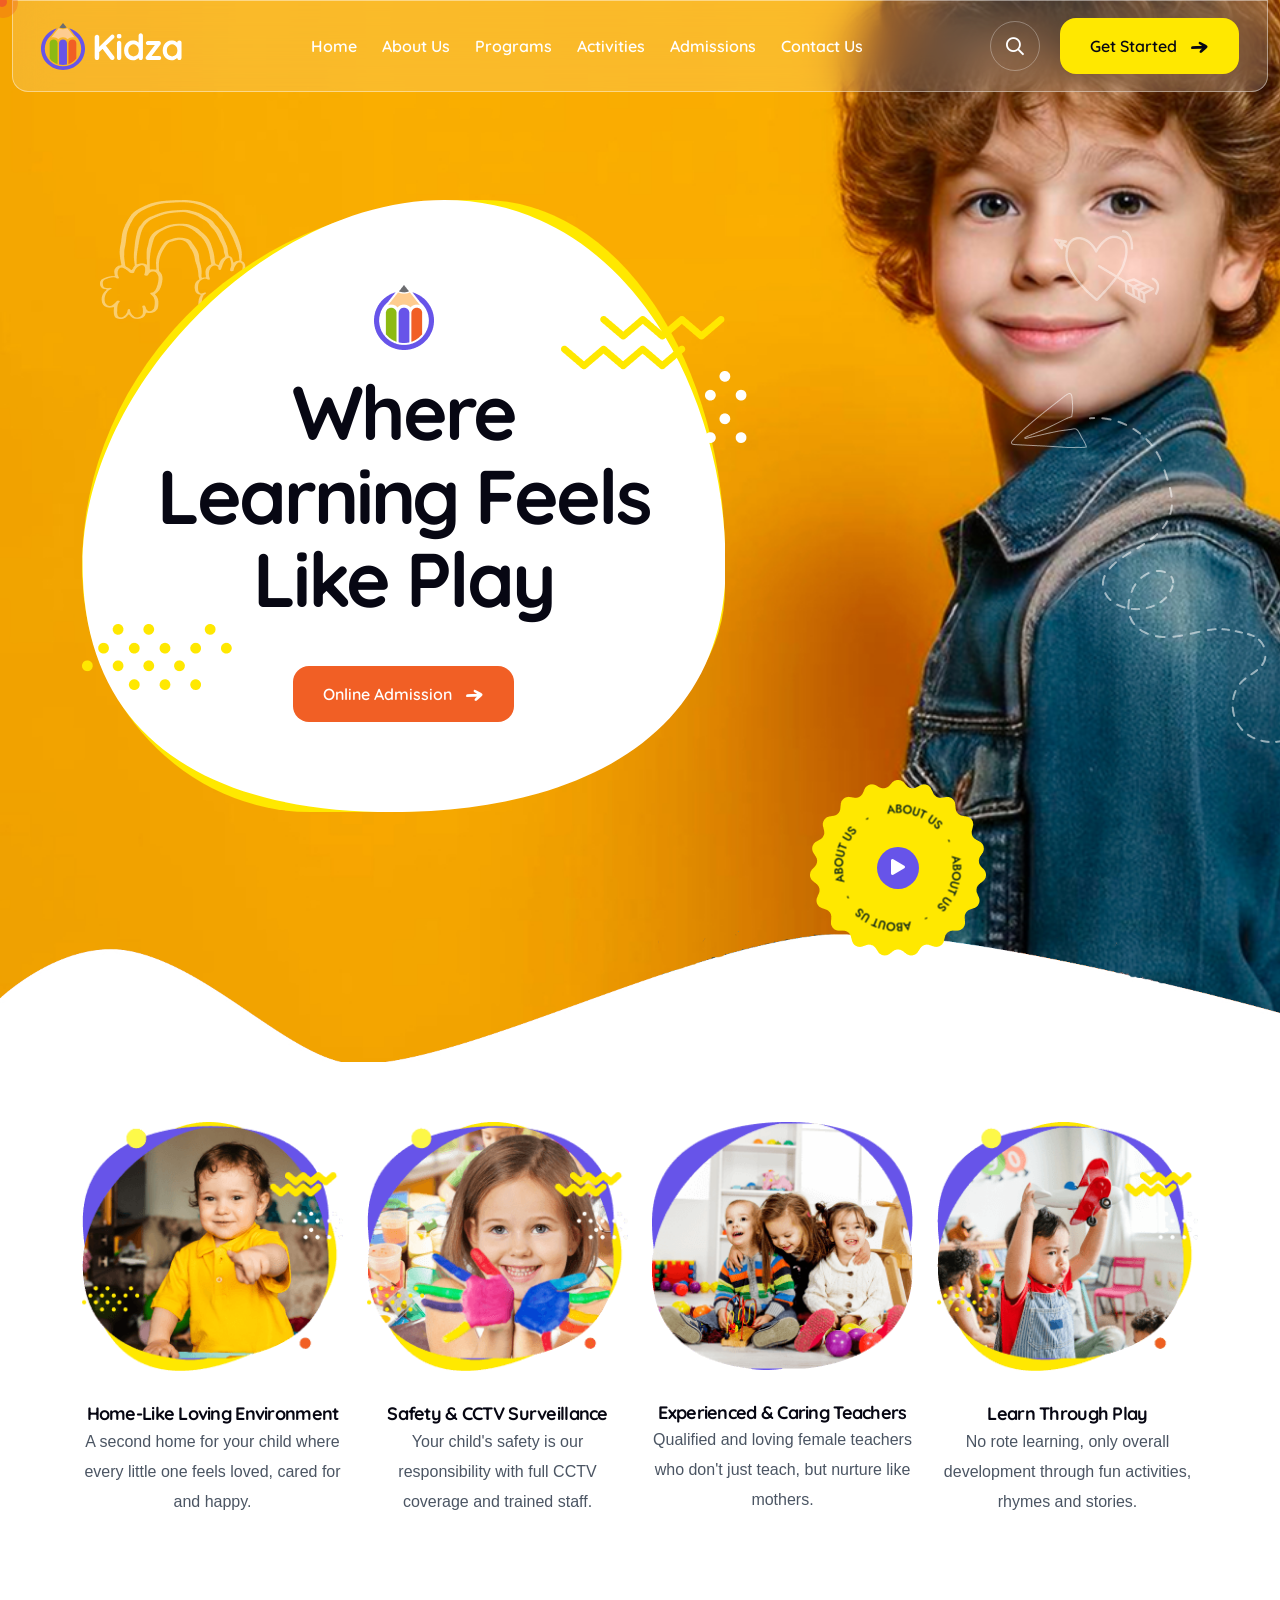
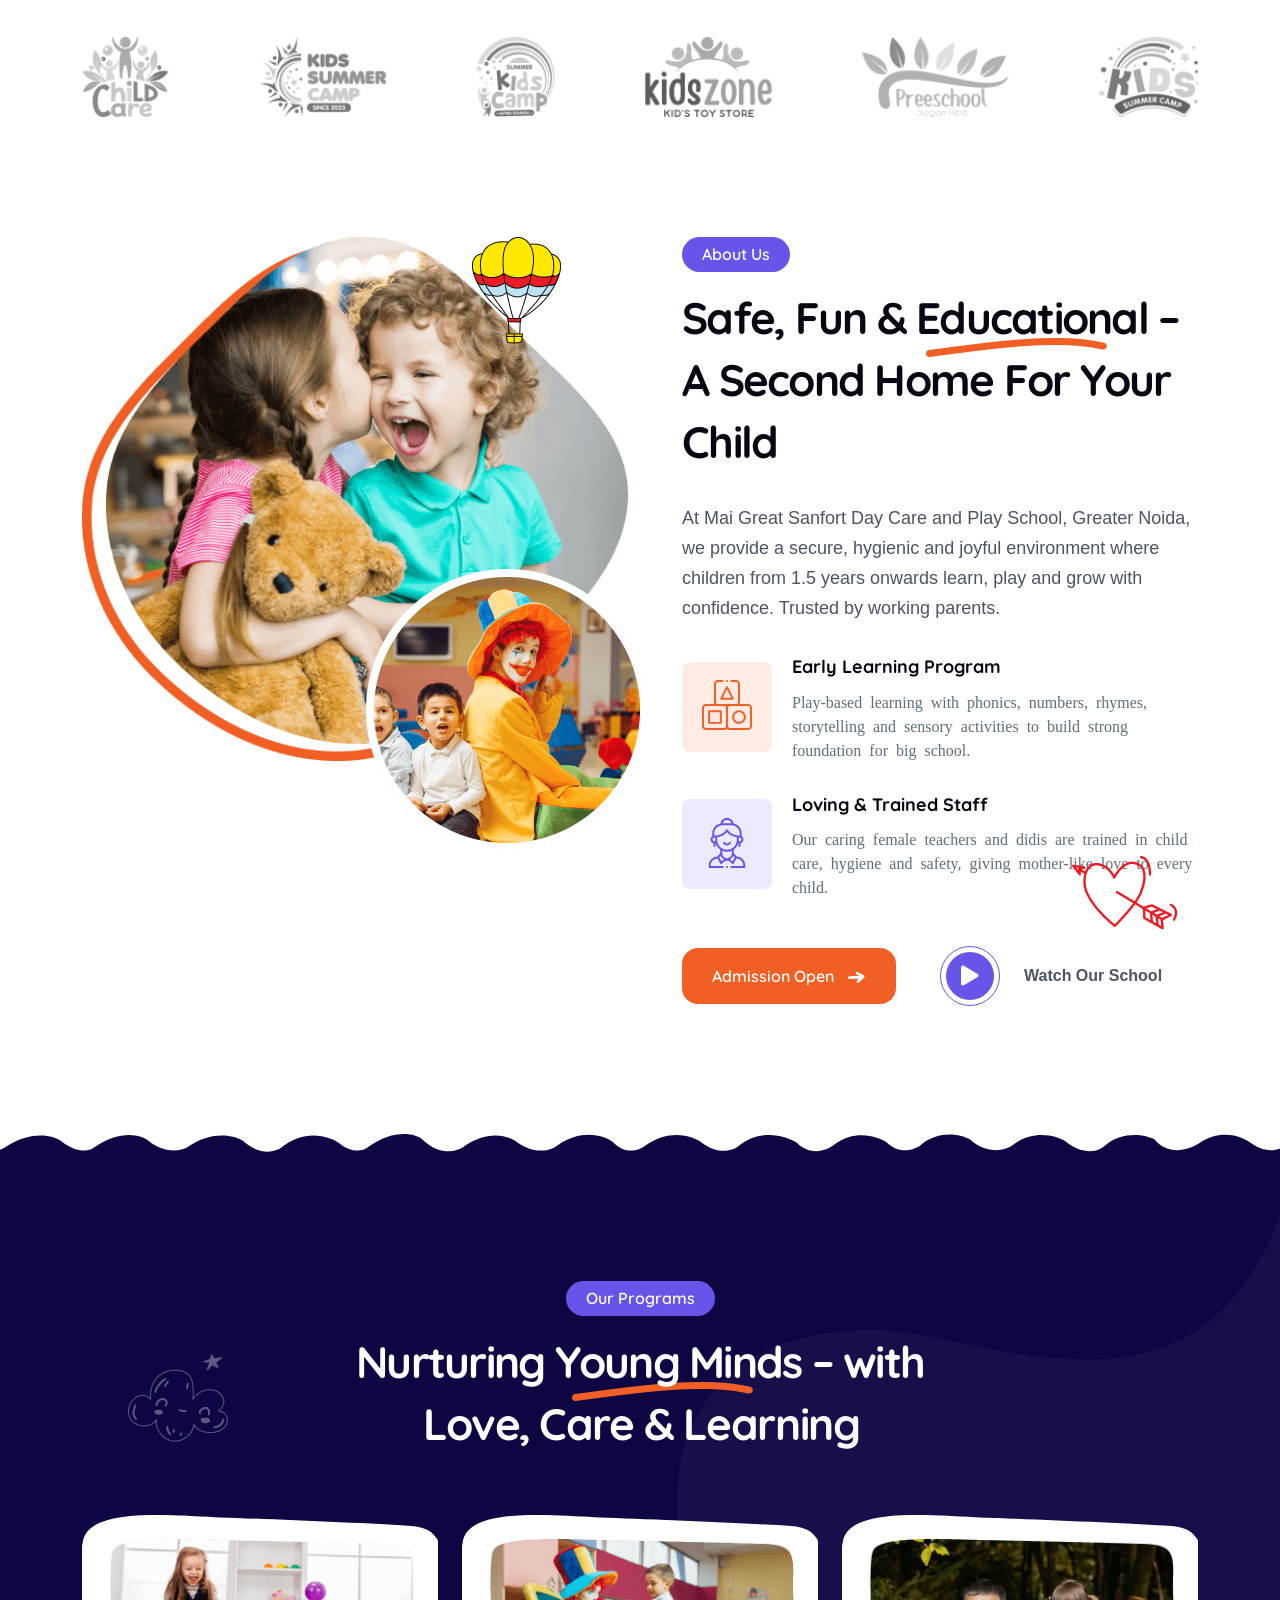
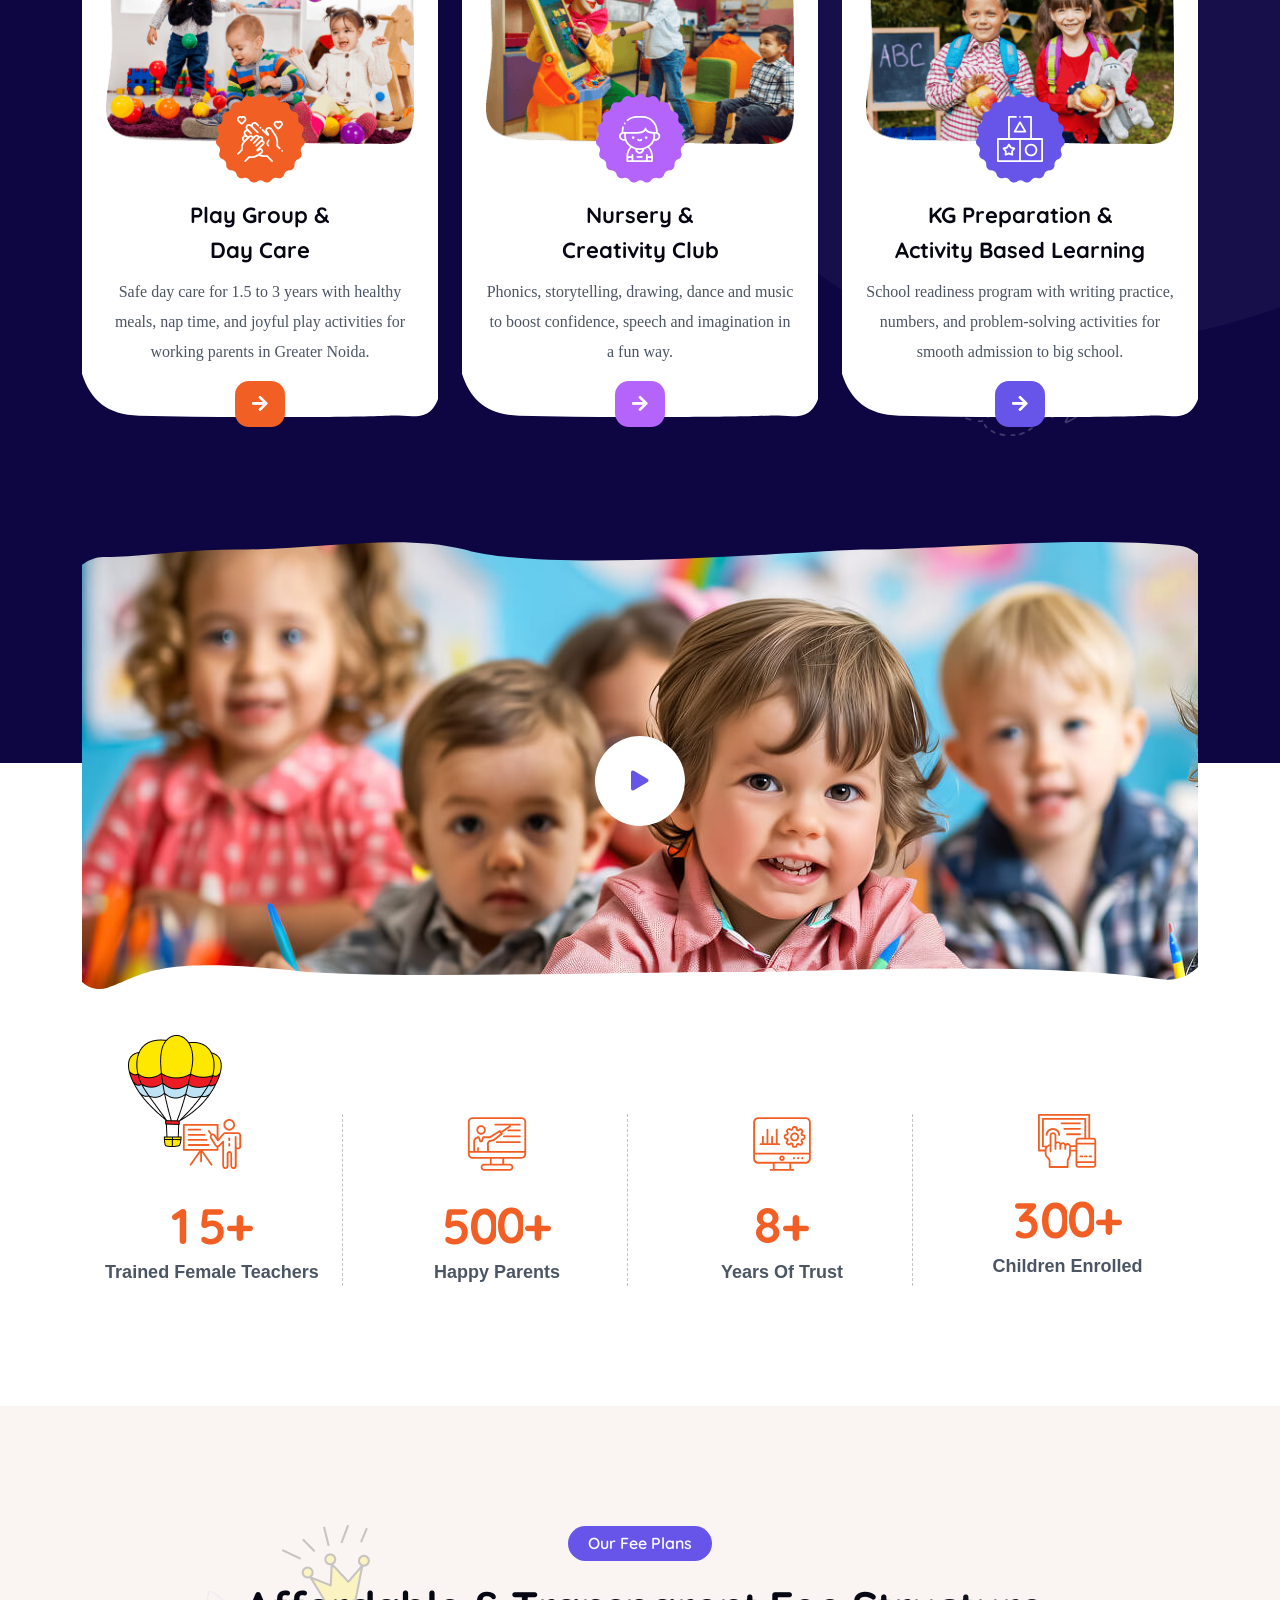
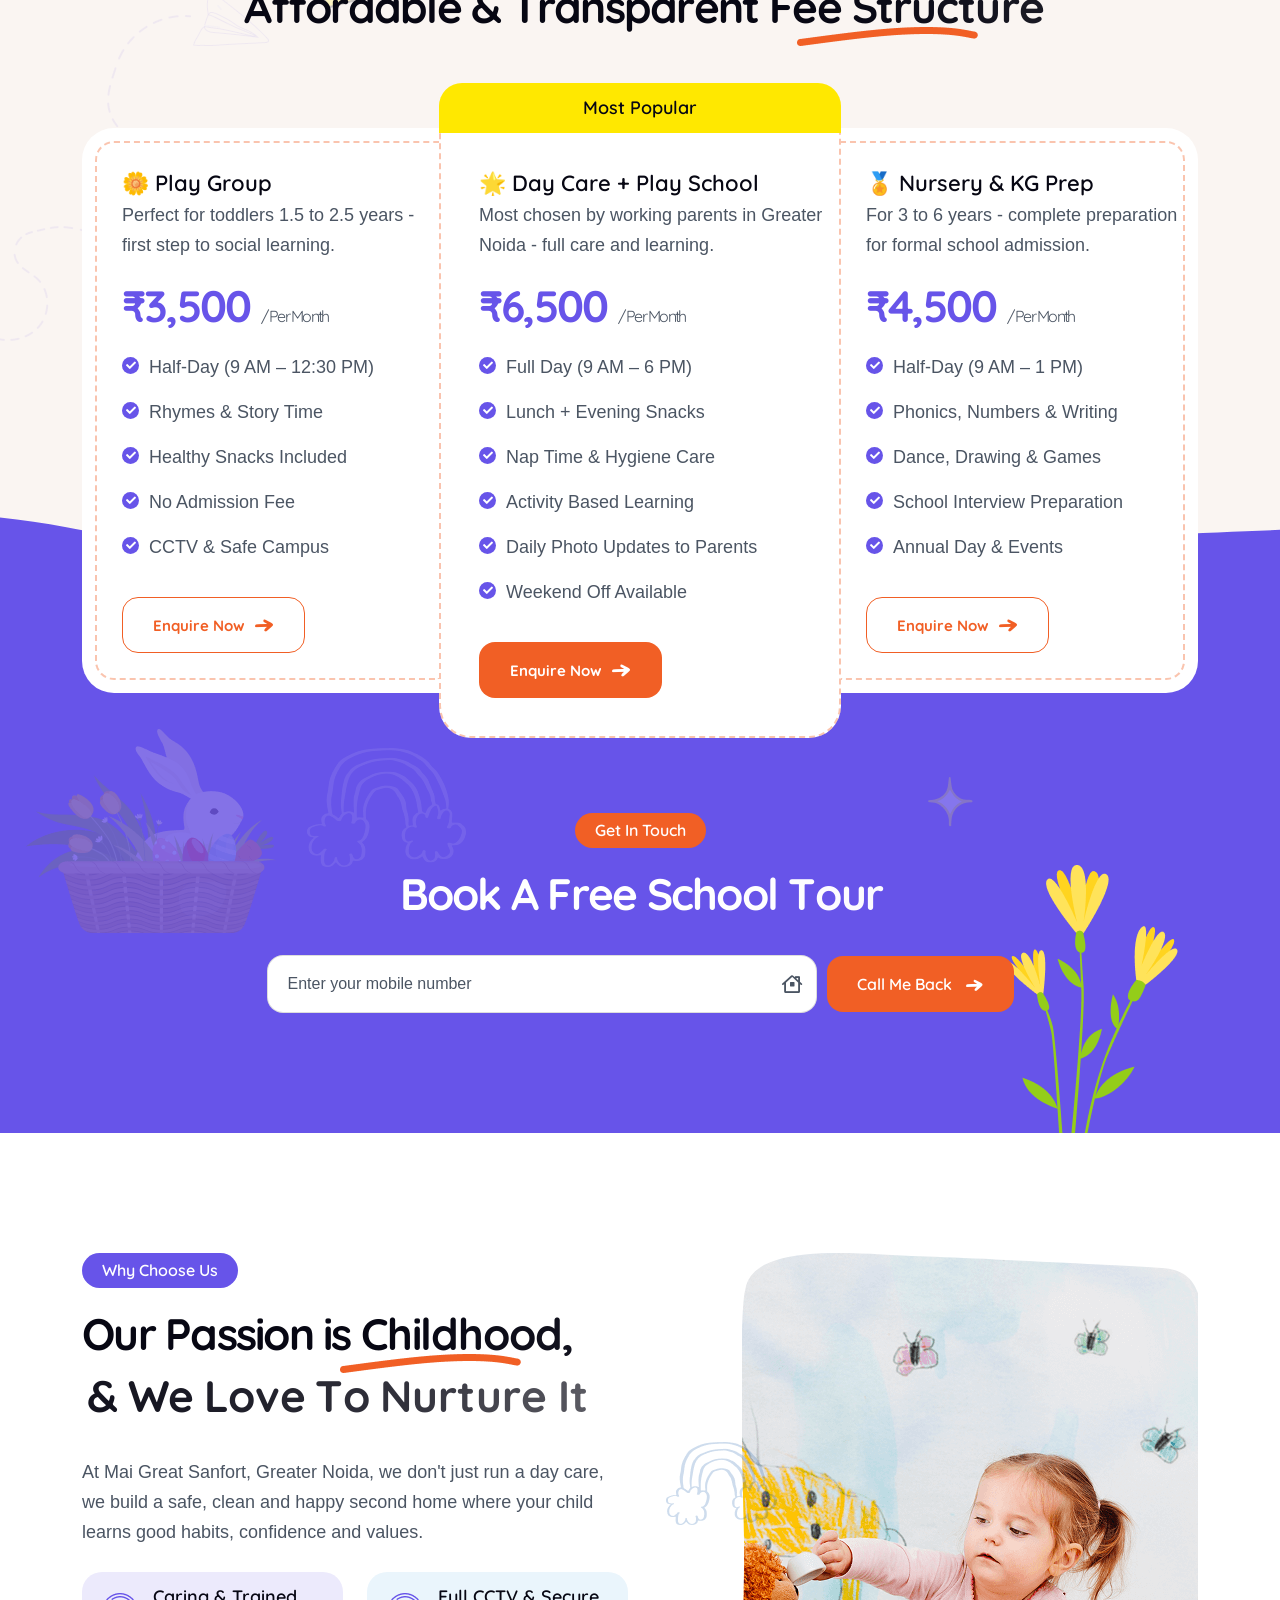
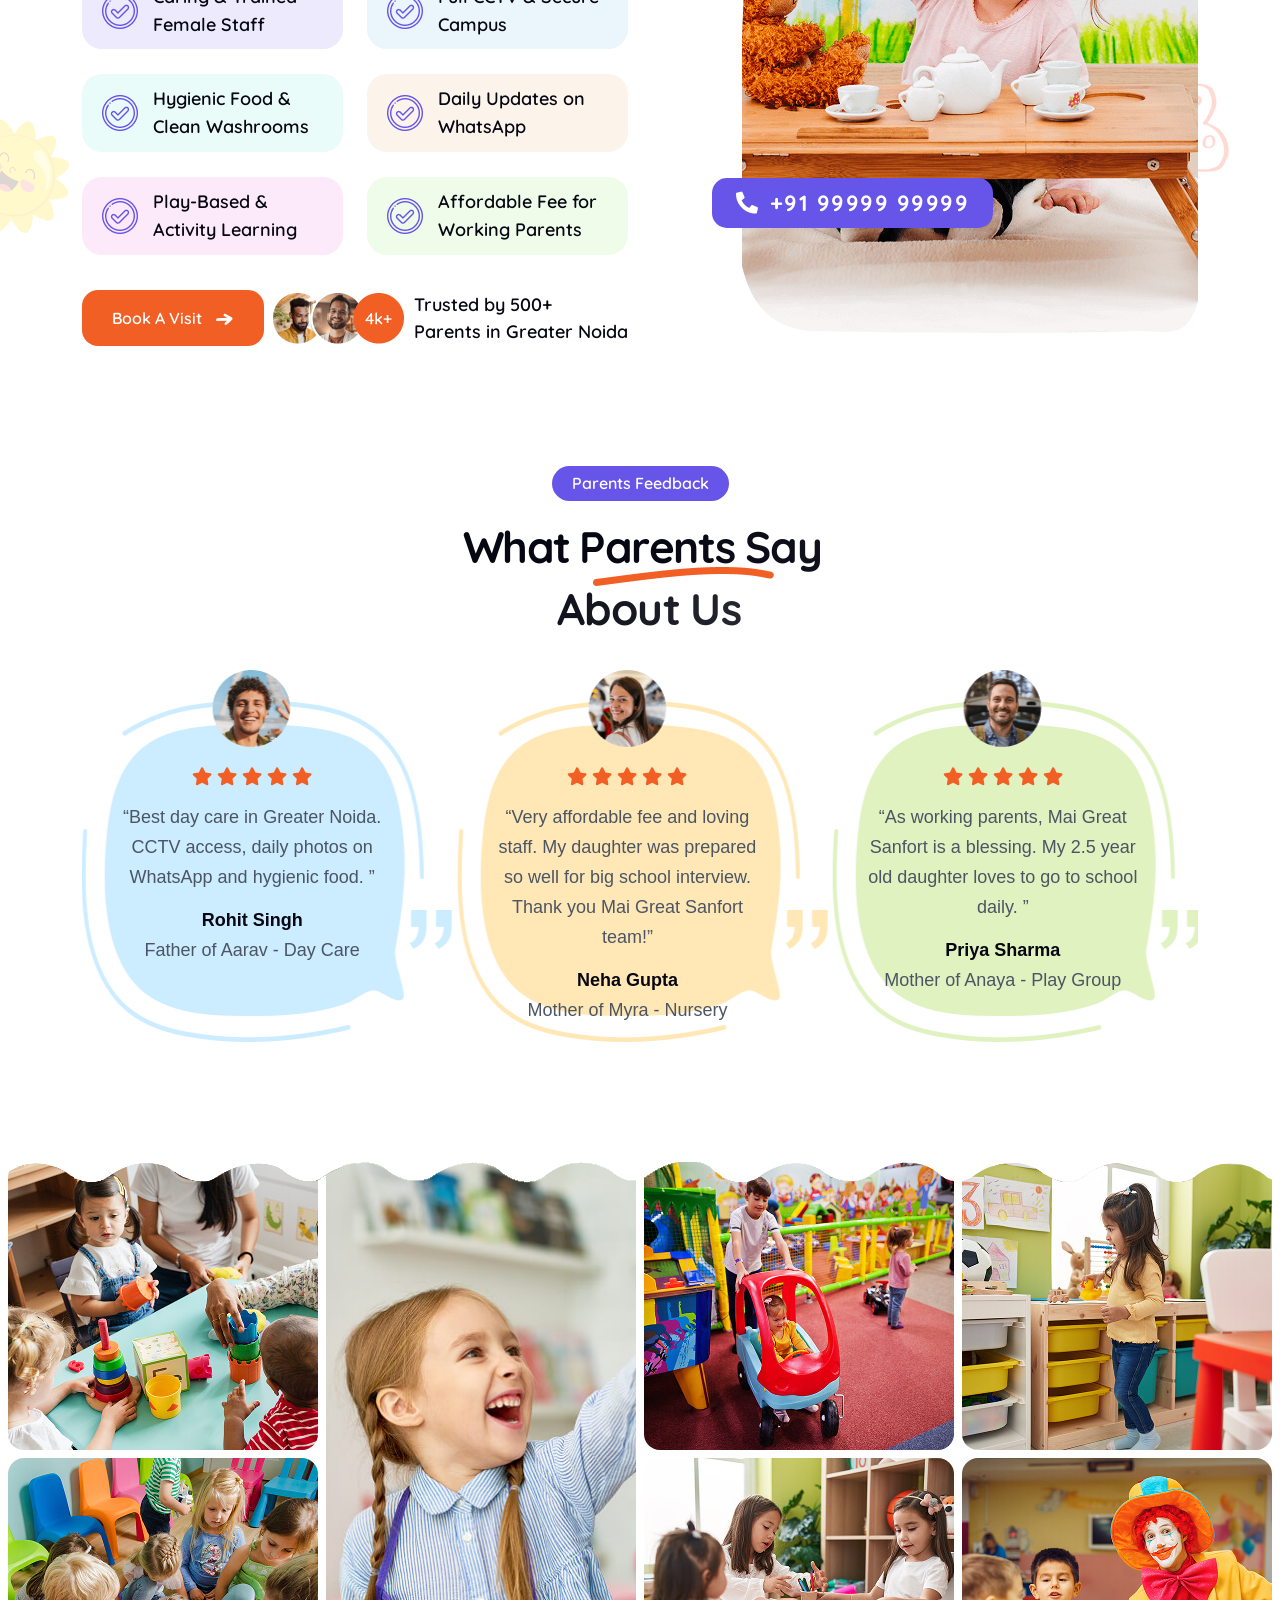
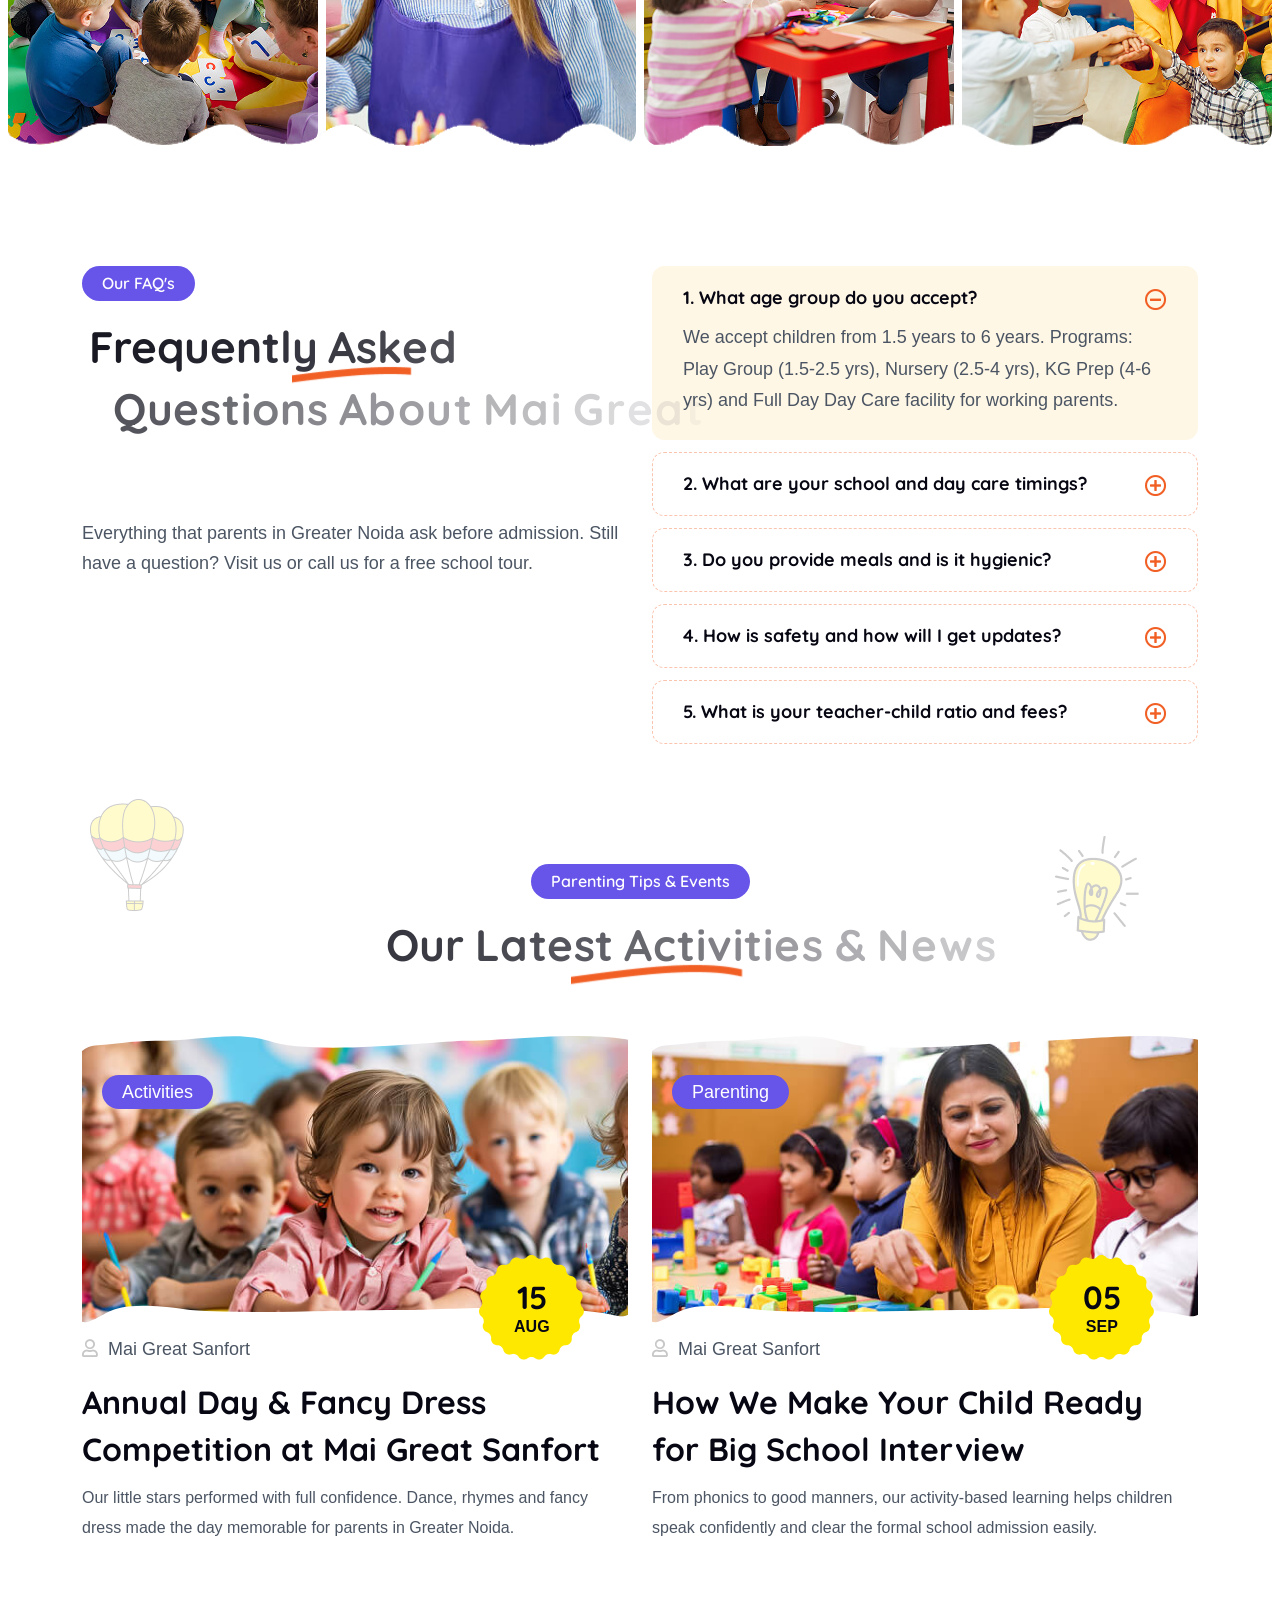
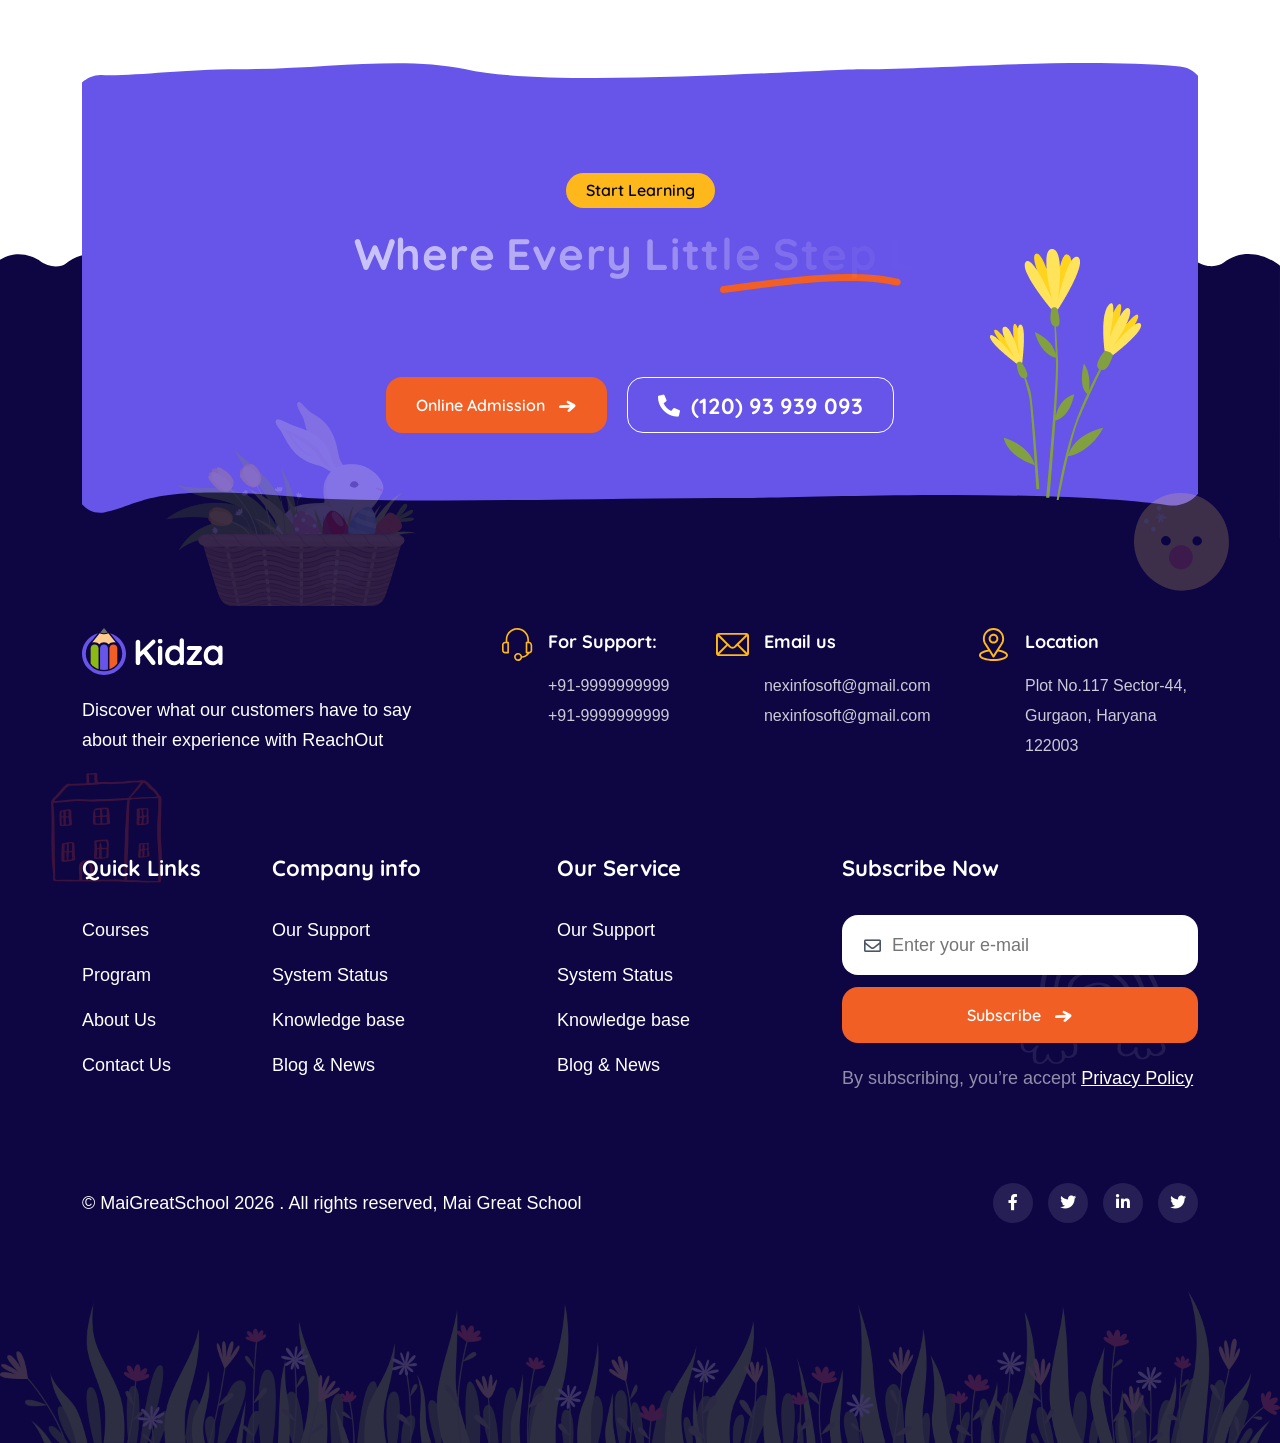
==== index.html @ dff30d60 "Mai Great Sanfort website updated" ====
<!DOCTYPE html>
<html lang="en">
<head>
        <!-- ========== Meta Tags ========== -->
        <meta charset="UTF-8">
        <meta http-equiv="X-UA-Compatible" content="IE=edge">
        <meta name="viewport" content="width=device-width, initial-scale=1">
        <meta name="author" content="modinatheme">
        <meta name="description" content="Mai Great School">
        <!-- ======== Page title ============ -->
        <title>Mai Great School</title>
        <!--<< Favicon >>-->
        <link rel="shortcut icon" href="assets/img/favicon.svg">
        <!--<< Bootstrap min.css >>-->
        <link rel="stylesheet" href="assets/css/bootstrap.min.css">
        <!--<< Font Awesome.css >>-->
        <link rel="stylesheet" href="assets/css/font-awesome.css">
        <!--<< Animate.css >>-->
        <link rel="stylesheet" href="assets/css/animate.css">
        <!--<< Magnific Popup.css >>-->
        <link rel="stylesheet" href="assets/css/magnific-popup.css">
        <!--<< MeanMenu.css >>-->
        <link rel="stylesheet" href="assets/css/meanmenu.css">
        <!--<< Odometer.css >>-->
        <link rel="stylesheet" href="assets/css/odometer.css">
        <!--<< Swiper Bundle.css >>-->
        <link rel="stylesheet" href="assets/css/swiper-bundle.min.css">
        <!--<< Nice Select.css >>-->
        <link rel="stylesheet" href="assets/css/nice-select.css">
        <!--<< Icomon.css >>-->
        <link rel="stylesheet" href="assets/css/icomon.css">
        <!--<< Main.css >>-->
        <link rel="stylesheet" href="assets/css/main.css">
    </head>
    <body>

       <!-- Preloader Start -->
        <div id="preloader" class="preloader">
            <div class="animation-preloader">
                <div class="spinner">                
                </div>
                <div class="txt-loading">
                    <span data-text-preloader="M" class="letters-loading">
                       M
                    </span>
                    <span data-text-preloader="A" class="letters-loading">
                        A
                    </span>
                    <span data-text-preloader="I" class="letters-loading">
                        I
                    </span>
                    <span data-text-preloader="G" class="letters-loading">
                        G
                    </span>
                    <span data-text-preloader="R" class="letters-loading">
                       R
                    </span>
					<span data-text-preloader="E" class="letters-loading">
                        E
                    </span>
					<span data-text-preloader="A" class="letters-loading">
                       A
                    </span>
					<span data-text-preloader="T" class="letters-loading">
                        T
                    </span>
				
                </div>
                <p class="text-center">Loading</p>
            </div>
            <div class="loader">
                <div class="row">
                    <div class="col-3 loader-section section-left">
                        <div class="bg"></div>
                    </div>
                    <div class="col-3 loader-section section-left">
                        <div class="bg"></div>
                    </div>
                    <div class="col-3 loader-section section-right">
                        <div class="bg"></div>
                    </div>
                    <div class="col-3 loader-section section-right">
                        <div class="bg"></div>
                    </div>
                </div>
            </div>
        </div>

        <!-- Back To Top Start -->
        <button id="back-top" class="back-to-top">
             <i class="far fa-arrow-up"></i>
        </button>

        <!-- MouseCursor Start -->
        <div class="mouseCursor cursor-outer"></div>
        <div class="mouseCursor cursor-inner"></div>

        <!-- Offcanvas Area Start -->
        <div class="fix-area">
            <div class="offcanvas__info">
                <div class="offcanvas__wrapper">
                    <div class="offcanvas__content">
                        <div class="offcanvas__top mb-5 d-flex justify-content-between align-items-center">
                            <div class="offcanvas__logo">
                                <a href="index-2.html">
                                    <img src="assets/img/logo/black-logo.svg" alt="logo-img">
                                </a>
                            </div>
                            <div class="offcanvas__close">
                                <button>
                                    <i class="fas fa-times"></i>
                                </button>
                            </div>
                        </div>
                        <h3 class="offcanvas-title">Hello There!</h3>
                        <p>Lorem ipsum dolor sit amet consectetur adipisicing elit. Animi natus quasi sunt eum ducimus. </p>
                        <div class="mobile-menu fix mt-3"></div>
                        <div class="social-icon d-flex align-items-center">
                            <a href="javascript:void(0)"><i class="fab fa-facebook-f"></i></a>
                            <a href="javascript:void(0)"><i class="fab fa-twitter"></i></a>
                            <a href="javascript:void(0)"><i class="fab fa-youtube"></i></a>
                            <a href="javascript:void(0)"><i class="fab fa-linkedin-in"></i></a>
                        </div>

                        <div class="offcanvas__contact">
                            <h3>Contact Us</h3>
                            <ul class="contact-list">
                                <li>
                                    <div class="icon">
                                       <i class="far fa-phone-alt"></i>
                                    </div>
                                    <div class="content">
                                        <p>Call Us</p>
                                        <h4><a href="tel:+4903983493999">+91- 9999999999</a></h4>
                                    </div>
                                </li>
                                <li>
                                    <div class="icon">
                                       <i class="fal fa-envelope"></i>
                                    </div>
                                    <div class="content">
                                        <p>Send Email</p>
                                        <h4><a href="mailto:yordomain@gmial.com">nixinfosoft@gmial.com</a></h4>
                                    </div>
                                </li>
                                <li>
                                    <div class="icon">
                                       <i class="fal fa-map-marker-alt"></i>
                                    </div>
                                    <div class="content">
                                        <p>Location</p>
                                        <h4>
                                            Plot No.117 Sector-44, Gurgaon, Haryana 122003
                                        </h4>
                                    </div>
                                </li>
                            </ul>
                        </div>
                       <a href="contact.html" class="theme-btn">Start Learning <i class="icon-arrow-icon"></i></a>
                    </div>
                </div>
            </div>
        </div>
        <div class="offcanvas__overlay"></div>

        <!-- Header Section Start -->
        <header id="header-sticky" class="header-1 header-2">
            <div class="container">
                <div class="mega-menu-wrapper">
                    <div class="header-main">
                        <div class="header-left">
                            <a href="index.html" class="header-logo">
                                <img src="assets/img/logo/white-logo.svg" alt="img">
                            </a>
                        </div>
                        <div class="mean__menu-wrapper">
                            <div class="main-menu">
                                <nav id="mobile-menu">
                                    <ul>
                                        <li >
                                            <a href="#index.html">
                                                Home
                                            </a>
                                        </li>
                                        <li >
                                            <a href="#about.html">
                                                About Us
                                            </a>
                                        </li>
                                            <li>
                                            <a href="#programs.html">
                                                Programs
                                            </a>
                                        </li>
                                        <li>
                                            <a href="#activities.html">
                                                Activities
                                            </a>
                                         
                                        </li>
                                        <li>
                                            <a href="#admissions.html">
                                                Admissions
                                            </a>
                                        </li>
										  <li>
                                            <a href="#contact.html">
                                                Contact Us
                                            </a>
                                        </li>
                                    </ul>
                                </nav>
                            </div>
                        </div>
                        <div class="header-right d-flex justify-content-end align-items-center">
                            <div class="header-right-icon">
                            <a href="#" class="main-header__search search-toggler">
                                <i class="far fa-search"></i>
                            </a>
                            
                            </div>
                            <a href="contact.html" class="theme-btn">Get Started <i class="icon-arrow-icon"></i></a>
                            <div class="header__hamburger my-auto d-xl-none">
                                <div class="sidebar__toggle">
                                    <i class="fal fa-bars"></i>
                                </div>
                            </div>
                        </div>
                    </div>
                </div>
            </div>
        </header>
        
         <!-- Search Start -->
        <div class="search-popup">
            <div class="search-popup__overlay search-toggler"></div>
            <div class="search-popup__content">
                <form role="search" method="get" class="search-popup__form" action="#">
                    <input type="text" id="search" name="search" placeholder="Search Here...">
                    <button type="submit" aria-label="search submit" class="search-btn">
                        <span><i class="far fa-search"></i></span>
                    </button>
                </form>
            </div>
        </div>

        <!-- Sidebar Area Here -->
        <div id="targetElement" class="side_bar slideInRight side_bar_hidden">
            <div class="side_bar_overlay"></div>
            <div class="cart-title mb-50">
                <h4>Shopping cart</h4>
            </div>
            <div class="cartmini__widget">
                <div class="cartmini__widget-item">
                    <div class="cartmini__thumb">
                        <a href="shop-details.html">
                            <img src="assets/img/shop-cart1.png" alt="img">
                        </a>
                    </div>
                    <div class="cartmini__content">
                        <h5><a href="shop-details.html">Baby Bib Pink</a></h5>
                        <div class="cartmini__price-wrapper">
                            <span class="cartmini__price">$46.00</span>
                            <span class="cartmini__quantity">x2</span>
                        </div>
                    </div>
                    <button class="cartmini__del"><i class="fal fa-times"></i></button>
                </div>
                <div class="cartmini__widget-item">
                    <div class="cartmini__thumb">
                        <a href="shop-details.html">
                             <img src="assets/img/shop-cart2.png" alt="img">
                        </a>
                    </div>
                    <div class="cartmini__content">
                        <h5><a href="shop-details.html">Plastic Roller Mop</a></h5>
                        <div class="cartmini__price-wrapper">
                            <span class="cartmini__price">$78.00</span>
                            <span class="cartmini__quantity">x1</span>
                        </div>
                    </div>
                    <button class="cartmini__del"><i class="fal fa-times"></i></button>
                </div>
                <div class="cartmini__checkout">
                    <div class="cartmini__checkout-title mb-4">
                        <h4>Subtotal:</h4>
                        <span>$113.00</span>
                    </div>
                    <div class="cartmini__checkout-btn">
                        <a href="shop-cart.html" class="theme-btn mb-2 w-100"> view cart</a>
                        <a href="checkout.html" class="theme-btn w-100 style-2"> checkout</a>
                    </div>
                </div>
            </div>
            <button id="closeButton" class="x-mark-icon"><i class="fas fa-times"></i></button>
        </div>
         
        <!-- Hero Section Start -->
        <section class="hero-section-2 fix">
            <div class="bg-shape">
                <img src="assets/img/hero/hero-slider-shape.png" alt="">
            </div>
            <div class="hero-array-button">
                <div class="array-prev">
                    <svg width="48" height="32" viewBox="0 0 48 32" fill="none" xmlns="http://www.w3.org/2000/svg">
                        <path d="M22.8398 29.6567C23.626 27.917 22.1748 26.036 21.0942 24.5148C20.2646 23.3457 19.2767 22.2974 18.1587 21.4C17.3819 20.8208 16.6367 20.2005 15.9262 19.5416C22.2698 19.6164 36.1529 19.9809 42.6806 20.298C46.7941 20.5949 47.5066 19.0773 47.585 17.9943C47.4187 15.6905 46.496 13.4426 43.7671 13.1243C39.4708 12.622 35.672 12.4332 31.2283 12.3346C26.457 12.2278 19.8853 12.1019 15.4666 11.8406C17.0911 10.703 19.5267 9.40151 21.2308 8.39332C22.1071 7.87439 24.8443 6.74033 25.4179 5.01726C25.938 3.45451 25.0711 -0.167363 23.0346 0.00601177C20.1062 0.257762 15.4797 3.36189 12.6107 4.72395C8.68721 6.73557 4.34571 8.43726 1.16796 11.5639C0.295151 12.6054 -0.403103 14.148 0.267834 15.4126C1.21783 17.2058 5.89302 21.305 7.33821 22.5032C10.1835 24.8628 13.5571 28.0322 16.6684 30.5117C19.0196 32.3868 22.1463 31.1909 22.8398 29.6567Z" fill="white"/>
                        </svg>
                </div>
                <div class="array-next">
                    <svg width="48" height="32" viewBox="0 0 48 32" fill="none" xmlns="http://www.w3.org/2000/svg">
                    <path d="M24.7451 29.6567C23.959 27.917 25.4101 26.036 26.4907 24.5148C27.3203 23.3457 28.3083 22.2974 29.4262 21.4C30.2031 20.8208 30.9483 20.2005 31.6588 19.5416C25.3151 19.6164 11.4321 19.9809 4.90438 20.298C0.790875 20.5949 0.078375 19.0773 0 17.9943C0.16625 15.6905 1.08894 13.4426 3.81781 13.1243C8.11419 12.622 11.913 12.4332 16.3566 12.3346C21.128 12.2278 27.6996 12.1019 32.1183 11.8406C30.4938 10.703 28.0583 9.40151 26.3542 8.39332C25.4778 7.87439 22.7406 6.74033 22.1671 5.01726C21.6469 3.45451 22.5138 -0.167363 24.5504 0.00601177C27.4788 0.257762 32.1053 3.36189 34.9743 4.72395C38.8978 6.73557 43.2392 8.43726 46.417 11.5639C47.2898 12.6054 47.9881 14.148 47.3171 15.4126C46.3671 17.2058 41.6919 21.305 40.2467 22.5032C37.4015 24.8628 34.0278 28.0322 30.9166 30.5117C28.5653 32.3868 25.4386 31.1909 24.7451 29.6567Z" fill="white"/>
                    </svg>

                </div>
            </div>
           <div class="swiper banner-active">
                <div class="swiper-wrapper">
                    <div class="swiper-slide">
                        <div class="hero-2">
                                <div class="hero-bg bg-cover" style="background-image: url('assets/img/hero/hero-slider-1.jpg');">
                                </div>
                                <div class="vec-1">
                                    <img src="assets/img/hero/vec.png" alt="img">
                                </div>
                                <div class="vec-2">
                                    <img src="assets/img/hero/vec-2.png" alt="img">
                                </div>
                                <div class="vec-3">
                                    <img src="assets/img/hero/vec-3.png" alt="img">
                                </div>
                                <div class="container">
                                    <div class="hero-content">
                                        <div class="shape-1">
                                            <img src="assets/img/hero/shape1.png" alt="img">
                                        </div>
                                        <div class="shape-2">
                                            <img src="assets/img/hero/shape2.png" alt="img">
                                        </div>
                                        <div class="shape-3">
                                            <img src="assets/img/hero/shape3.png" alt="img">
                                        </div>
                                        <div class="content">
                                            <div class="icon">
                                                <img src="assets/img/hero/icon1.png" alt="">
                                            </div>
                                            <h1>
                                                Where Learning Feels Like Play
                                            </h1>
                                        </div>
                                        <div class="hero-button">
                                            <a href="program-details.html" class="theme-btn">Online Admission <i class="icon-arrow-icon"></i></a>
                                        </div>
                                    </div>
                                </div>
                        </div>
                    </div>
                    <div class="swiper-slide">
                        <div class="hero-2">
                                <div class="hero-bg bg-cover" style="background-image: url('assets/img/hero/hero-slider-2.jpg');">
                                </div>
                                <div class="vec-1">
                                    <img src="assets/img/hero/vec.png" alt="img">
                                </div>
                                <div class="vec-2">
                                    <img src="assets/img/hero/vec-2.png" alt="img">
                                </div>
                                <div class="vec-3">
                                    <img src="assets/img/hero/vec-3.png" alt="img">
                                </div>
                                <div class="container">
                                    <div class="hero-content">
                                        <div class="shape-1">
                                            <img src="assets/img/hero/shape1.png" alt="img">
                                        </div>
                                        <div class="shape-2">
                                            <img src="assets/img/hero/shape2.png" alt="img">
                                        </div>
                                        <div class="shape-3">
                                            <img src="assets/img/hero/shape3.png" alt="img">
                                        </div>
                                        <div class="content">
                                            <div class="icon">
                                                <img src="assets/img/hero/icon1.png" alt="">
                                            </div>
                                            <h1>
                                                Where Learning Feels Like Play
                                            </h1>
                                        </div>
                                        <div class="hero-button">
                                            <a href="program-details.html" class="theme-btn">Online Admission <i class="icon-arrow-icon"></i></a>
                                        </div>
                                    </div>
                                </div>
                        </div>
                    </div>
                </div>
           </div>
           <div class="text-circle-box">
                <img src="assets/img/hero/circle.png" alt="img">
                <div class="circle-text">
                    <img src="assets/img/hero/text-circle.png" alt="img">
                </div>
                <a class="video-popup" href="https://www.youtube.com/watch?v=Cn4G2lZ_g2I">
                    <i class="fas fa-play"></i>
                </a>
            </div>
        </section>

        <!-- Work Process Section Start -->
       <!-- Work Process Section Start -->
        <section class="work-process-section">
            <div class="bg-shape d-none d-xxl-block">
                <img src="assets/img/work-process/big-shape.png" alt="shape-image">
            </div>
            <div class="flower-shape d-none d-xxl-block">
                <img src="assets/img/work-process/sunflower.png" alt="shape-image">
            </div>
            <div class="container">
                <div class="row g-4">
                    <div class="col-xl-3 col-lg-4 col-md-6 wow fadeInUp" data-wow-delay=".2s">
                        <div class="work-process-items">
                            <div class="work-image">
                                <img src="assets/img/work-process/image1.png" alt="image">
                            </div>
                            <div class="work-content">
                                <h2>Home-Like Loving Environment</h2>
                                <p>A second home for your child where every little one feels loved, cared for and happy.</p>
                            </div>
                        </div>
                    </div>
                    <div class="col-xl-3 col-lg-4 col-md-6 wow fadeInUp" data-wow-delay=".4s">
                        <div class="work-process-items">
                            <div class="work-image">
                                <img src="assets/img/work-process/image2.png" alt="image">
                            </div>
                            <div class="work-content">
                                <h2> Safety & CCTV Surveillance</h2>
                                <p>Your child's safety is our responsibility with full CCTV coverage and trained staff.</p>
                            </div>
                        </div>
                    </div>
                    <div class="col-xl-3 col-lg-4 col-md-6 wow fadeInUp" data-wow-delay=".6s">
                        <div class="work-process-items">
                            <div class="work-image">
                                <img src="assets/img/work-process/image3.png" alt="image">
                            </div>
                            <div class="work-content">
                                <h2>Experienced & Caring Teachers</h2>
                                <p>Qualified and loving female teachers who don't just teach, but nurture like mothers.</p>
                            </div>
                        </div>
                    </div>
                    <div class="col-xl-3 col-lg-4 col-md-6 wow fadeInUp" data-wow-delay=".8s">
                        <div class="work-process-items">
                            <div class="work-image">
                                <img src="assets/img/work-process/image4.png" alt="image">
                            </div>
                            <div class="work-content">
                                <h2>Learn Through Play</h2>
                                <p>No rote learning, only overall development through fun activities, rhymes and stories.</p>
                            </div>
                        </div>
                    </div>
                </div>
            </div>
        </section>
        <!-- Brand Section Start -->
        <div class="brand-section fix">
            <div class="container">
                <div class="swiper brand-slider">
                    <div class="swiper-wrapper"> 
                        <div class="swiper-slide">
                            <div class="brand-image">
                                <img src="assets/img/brand/brand-01.png" alt="img">	 			
                            </div>
                        </div>
                        <div class="swiper-slide">
                            <div class="brand-image">
                                <img src="assets/img/brand/brand-02.png" alt="img">					
                            </div>
                        </div>
                        <div class="swiper-slide">
                            <div class="brand-image">
                                <img src="assets/img/brand/brand-03.png" alt="img">				
                            </div>
                        </div>
                        <div class="swiper-slide">
                            <div class="brand-image">
                                <img src="assets/img/brand/brand-04.png" alt="img">				
                            </div>
                        </div>
                        <div class="swiper-slide">
                            <div class="brand-image">
                                <img src="assets/img/brand/brand-05.png" alt="img">				
                            </div>
                        </div>
                        <div class="swiper-slide">
                            <div class="brand-image">
                                <img src="assets/img/brand/brand-06.png" alt="img">				
                            </div>
                        </div>
                    </div>
                </div> 
            </div>                 
        </div> 

        <!-- About Section Start -->
     <section class="about-section-two section-padding fix">
            <div class="love-shape float-bob-x">
                <img src="assets/img/about/love.png" alt="shape-img">
            </div>
            <div class="container">
                <div class="about-wrapper-2">
                    <div class="row g-4">
                        <div class="col-xl-6 col-lg-6">
                            <div class="about-image-two">
                                <img src="assets/img/about/about-2.png" alt="about-image" class="wow zoomIn" data-wow-delay=".4s">
                                <div class="img-two img-custom-anim-bottom">
                                    <img src="assets/img/about/about-3.png" alt="about-image">
                                </div>
                                <div class="perasute-shape">
                                    <img src="assets/img/about/perasute.png" alt="shape-image">
                                </div>
                            </div>
                        </div>
                        <div class="col-xl-6 col-lg-6">
                            <div class="about-content-two">
                                <div class="section-title">
                                    <span class="sub-title wow fadeInUp" data-wow-delay=".3s">About Us</span>
                                    <h2 class="char-animation">
                                        Safe, Fun & <span>Educational</span> – A Second Home For Your Child
                                    </h2>
                                </div>
                                <p class="wow fadeInUp mt-3 mt-md-0" data-wow-delay=".3s">At Mai Great Sanfort Day Care and Play School, Greater Noida, we provide a secure, hygienic and joyful environment where children from 1.5 years onwards learn, play and grow with confidence. Trusted by working parents.</p>
                                <div class="icon-box-items">
                                    <div class="icon-item wow fadeInUp" data-wow-delay=".5s">
                                        <div class="icon">
                                            <img src="assets/img/about/icon1.svg" alt="icon-image">
                                        </div>
                                        <div class="content">
                                            <h3 class="mb-2">Early Learning Program</h3>  
                                            <p>Play-based learning with phonics, numbers, rhymes, storytelling and sensory activities to build strong foundation for big school.</p>
                                        </div>
                                    </div>
                                    <div class="icon-item wow fadeInUp" data-wow-delay=".7s">
                                        <div class="icon style-2">
                                            <img src="assets/img/about/icon2.svg" alt="icon-image">
                                        </div>
                                        <div class="content">
                                            <h4 class="mb-2">Loving & Trained Staff</h4>  
                                            <p>Our caring female teachers and didis are trained in child care, hygiene and safety, giving mother-like love to every child.</p>
                                        </div>
                                    </div>
                                </div>
                                <div class="about-two-button wow fadeInUp" data-wow-delay=".8s">
                                    <a href="about.html" class="theme-btn">Admission Open <i class="icon-arrow-icon"></i></a>
                                    <div class="wave-area">
                                        <div class="promo-video">
                                            <div class="waves-block">
                                                <div class="waves wave-1"></div>
                                                <div class="waves wave-2"></div>
                                                <div class="waves wave-3"></div>
                                            </div>
                                            <a class="video-popup" href="https://www.youtube.com/watch?v=Cn4G2lZ_g2I">
                                                <i class="fas fa-play"></i>
                                            </a>
                                        </div>
                                        <p class="video-text">Watch Our School</p>
                                    </div>
                                </div>
                            </div>
                        </div>
                    </div>
                </div>
            </div>
        </section>

        <!-- Learning Section Start -->
      <section class="learning-section section-padding fix">
            <div class="shadow-shape">
                <img src="assets/img/learning/shadow.png" alt="shape-image">
            </div>
            <div class="sky-shape float-bob-y">
                <img src="assets/img/learning/sky.png" alt="shape-image">
            </div>
            <div class="rocket-shape float-bob-x">
                <img src="assets/img/learning/rocket.png" alt="shape-image">
            </div>
            <div class="container">
                <div class="section-title text-center custom-padding-top">
                    <span class="sub-title style-2 wow fadeInUp" data-wow-delay=".3s">Our Programs</span>
                    <h2 class="char-animation text-white">
                        Nurturing <span>Young Minds</span> – with  <br> Love, Care & Learning
                    </h2>
                </div>
                <div class="row">
                    <div class="col-xl-4 col-lg-6 col-md-6 wow fadeInRight" data-wow-delay=".5s">
                        <div class="learning-box-items">
                            <div class="learning-bg"></div>
                            <div class="learning-image">
                                <img src="assets/img/learning/learning1.png" alt="learning-image">
                            </div>
                            <div class="thumb-icon">
                                <img src="assets/img/learning/icon-bg1.png" alt="shape-img">
                                <div class="icon">
                                    <img src="assets/img/learning/icon1.svg" alt="icon-image">
                                </div>
                            </div>
                            <div class="learning-content">
                                <h3><a href="program-details.html">Play Group & <br> Day Care</a></h3>
                                <p>Safe day care for 1.5 to 3 years with healthy meals, nap time, and joyful play activities for working parents in Greater Noida.</p>
                                <a href="program-details.html" class="arrow-icon"><i class="fas fa-arrow-right"></i></a>
                            </div>
                        </div>
                    </div>
                    <div class="col-xl-4 col-lg-6 col-md-6 wow fadeInUp" data-wow-delay=".1s">
                        <div class="learning-box-items">
                            <div class="learning-bg"></div>
                            <div class="learning-image">
                                <img src="assets/img/learning/learning2.png" alt="learning-image">
                            </div>
                            <div class="thumb-icon">
                                <img src="assets/img/learning/icon-bg2.png" alt="shape-img">
                                <div class="icon">
                                    <img src="assets/img/learning/icon2.svg" alt="icon-image">
                                </div>
                            </div>
                            <div class="learning-content">
                                <h3><a href="program-details.html">Nursery & <br> Creativity Club</a></h3>
                                <p>Phonics, storytelling, drawing, dance and music to boost confidence, speech and imagination in a fun way.</p>
                                <a href="program-details.html" class="arrow-icon color-2"><i class="fas fa-arrow-right"></i></a>
                            </div>
                        </div>
                    </div>
                    <div class="col-xl-4 col-lg-6 col-md-6 wow fadeInLeft" data-wow-delay=".5s">
                        <div class="learning-box-items">
                            <div class="learning-bg"></div>
                            <div class="learning-image">
                                <img src="assets/img/learning/learning3.png" alt="learning-image">
                            </div>
                            <div class="thumb-icon">
                                <img src="assets/img/learning/icon-bg3.png" alt="shape-img">
                                <div class="icon">
                                    <img src="assets/img/learning/icon3.svg" alt="icon-image">
                                </div>
                            </div>
                            <div class="learning-content">
                                <h3><a href="program-details.html">KG Preparation & <br> Activity Based Learning</a></h3>
                                <p>School readiness program with writing practice, numbers, and problem-solving activities for smooth admission to big school.</p>
                                <a href="program-details.html" class="arrow-icon color-3"><i class="fas fa-arrow-right"></i></a>
                            </div>
                        </div>
                    </div>
                </div>
            </div>
        </section>
        <!-- Video Section Start -->
        <div class="video-section fix">
            <div class="container">
                <div class="video-wrapper zoom-effect-style">
                    <div class="vedio-image">
                        <img src="assets/img/vedio/vedio-bg.jpg" alt="vedio-image">
                    </div>
                    <div class="vedio-box">
                        <div class="wave-area vedio-wave-area">
                            <div class="promo-video">
                                <div class="waves-block">
                                    <div class="waves wave-1 vw-style"></div>
                                    <div class="waves wave-2 vw-style"></div>
                                    <div class="waves wave-3 vw-style"></div>
                                </div>
                                <a class="video-popup style-two" href="https://www.youtube.com/watch?v=Cn4G2lZ_g2I">
                                    <i class="fas fa-play"></i>
                                </a>
                            </div>
                        </div>
                    </div>
                </div>
            </div>
        </div>

        <!-- Counter Section Start -->
      <section class="counter-section2 counter-section-two section-padding">
            <div class="perashute-shape float-bob-y">
                <img src="assets/img/counter/perasute.png" alt="shape-img">
            </div>
            <div class="container">
                <div class="row g-4">
                    <div class="col-lg-3 col-md-6 col-sm-6 wow fadeInLeft" data-wow-delay=".2s">
                        <div class="counter-items counter-items-two">
                            <div class="icon">
                                <img src="assets/img/counter/icon5.svg" alt="icon-image">
                            </div>
                            <div class="counter-box">
                                <div class="count">
                                    <h3 class="odometer" data-count="15">0</h3>
                                    <span class="plus">+</span>
                                </div>
                                <p>Trained Female Teachers</p>
                            </div>
                        </div>
                    </div>
                    <div class="col-lg-3 col-md-6 col-sm-6 wow fadeInLeft" data-wow-delay=".4s">
                        <div class="counter-items counter-items-two">
                            <div class="icon">
                                <img src="assets/img/counter/icon6.svg" alt="icon-image">
                            </div>
                            <div class="counter-box">
                                <div class="count">
                                    <h3 class="odometer" data-count="500">0</h3>
                                    <span class="plus">+</span>
                                </div>
                                <p>Happy Parents</p>
                            </div>
                        </div>
                    </div>
                    <div class="col-lg-3 col-md-6 col-sm-6 wow fadeInLeft" data-wow-delay=".6s">
                        <div class="counter-items counter-items-two">
                            <div class="icon">
                                <img src="assets/img/counter/icon7.svg" alt="icon-image">
                            </div>
                            <div class="counter-box">
                                <div class="count">
                                    <h3 class="odometer" data-count="8">0</h3>
                                    <span class="plus">+</span>
                                </div>
                                <p>Years Of Trust</p>
                            </div>
                        </div>
                    </div>
                    <div class="col-lg-3 col-md-6 col-sm-6 wow fadeInLeft" data-wow-delay=".8s">
                        <div class="counter-items border-none counter-items-two">
                            <div class="icon">
                                <img src="assets/img/counter/icon8.svg" alt="icon-image">
                            </div>
                            <div class="counter-box">
                                <div class="count">
                                    <h3 class="odometer" data-count="300">0</h3>
                                    <span class="plus">+</span>
                                </div>
                                <p>Children Enrolled</p>
                            </div>
                        </div>
                    </div>
                </div>
            </div>
        </section>
        <!-- Pricing Section Start -->
       <section class="pricing-section section-padding fix">
            <div class="snake-shape">
                <img src="assets/img/pricing/snake.png" alt="shape-image">
            </div>
            <div class="crown-shape">
                <img src="assets/img/pricing/crown.png" alt="shape-image">
            </div>
            <div class="tubelight-shape">
                <img src="assets/img/pricing/tubelight.png" alt="shape-image">
            </div>
            <div class="busket-shape float-bob-x">
                <img src="assets/img/newsletter/busket.png" alt="shape-image">
            </div>
            <div class="sky-shape">
                <img src="assets/img/newsletter/sky.png" alt="shape-image">
            </div>
            <div class="star-shape">
                <img src="assets/img/newsletter/star.png" alt="shape-image">
            </div>
            <div class="flower-shape">
                <img src="assets/img/newsletter/flower.png" alt="shape-image">
            </div>
            <div class="container">
                <div class="section-title text-center">
                    <span class="sub-title">Our Fee Plans</span>
                    <h2 class="char-animation">
                         Affordable & Transparent <span>Fee Structure</span>
                    </h2>
                </div>
                <div class="pricing-wrapper">
                    <div class="pricing-items wow fadeInRight" data-wow-delay=".5s">
                        <div class="pricing-content">
                            <div class="pricing-header">
                                <span>🌼 Play Group</span>
                                <p>Perfect for toddlers 1.5 to 2.5 years - first step to social learning.</p>
                            </div>
                            <div class="pricing-rate">
                                <h2>₹3,500 <span>/ Per Month</span></h2>
                            </div>
                            <ul class="pricing-list">
                                <li><i class="fas fa-check"></i> Half-Day (9 AM – 12:30 PM)</li>
                                <li><i class="fas fa-check"></i> Rhymes & Story Time</li>
                                <li><i class="fas fa-check"></i> Healthy Snacks Included</li>
                                <li><i class="fas fa-check"></i> No Admission Fee</li>
                                <li><i class="fas fa-check"></i> CCTV & Safe Campus</li>
                            </ul>
                            <div class="pricing-button">
                                <a href="contact.html" class="border-btn">Enquire Now<i class="icon-arrow-icon"></i></a>
                            </div>
                        </div>
                    </div>
                    <div class="pricing-items items-two wow fadeInUp" data-wow-delay=".2s">
                        <span class="top-text">Most Popular</span>
                        <div class="pricing-content">
                            <div class="pricing-header">
                                <span>🌟 Day Care + Play School</span>
                                <p>Most chosen by working parents in Greater Noida - full care and learning.</p>
                            </div>
                            <div class="pricing-rate">
                                <h2>₹6,500 <span>/ Per Month</span></h2>
                            </div>
                            <ul class="pricing-list">
                                <li><i class="fas fa-check"></i> Full Day (9 AM – 6 PM)</li>
                                <li><i class="fas fa-check"></i> Lunch + Evening Snacks</li>
                                <li><i class="fas fa-check"></i> Nap Time & Hygiene Care</li>
                                <li><i class="fas fa-check"></i> Activity Based Learning</li>
                                <li><i class="fas fa-check"></i> Daily Photo Updates to Parents</li>
                                <li><i class="fas fa-check"></i> Weekend Off Available</li>
                            </ul>
                            <div class="pricing-button">
                                <a href="contact.html" class="border-btn style-2 active">Enquire Now<i class="icon-arrow-icon"></i></a>
                            </div>
                        </div>
                    </div>
                    <div class="pricing-items items-three wow fadeInLeft" data-wow-delay=".5s">
                        <div class="pricing-content">
                            <div class="pricing-header">
                                <span>🏅 Nursery & KG Prep</span>
                                <p>For 3 to 6 years - complete preparation for formal school admission.</p>
                            </div>
                            <div class="pricing-rate">
                                <h2>₹4,500 <span>/ Per Month</span></h2>
                            </div>
                            <ul class="pricing-list">
                                <li><i class="fas fa-check"></i> Half-Day (9 AM – 1 PM)</li>
                                <li><i class="fas fa-check"></i> Phonics, Numbers & Writing</li>
                                <li><i class="fas fa-check"></i> Dance, Drawing & Games</li>
                                <li><i class="fas fa-check"></i> School Interview Preparation</li>
                                <li><i class="fas fa-check"></i> Annual Day & Events</li>
                            </ul>
                            <div class="pricing-button">
                                <a href="contact.html" class="border-btn">Enquire Now<i class="icon-arrow-icon"></i></a>
                            </div>
                        </div>
                    </div>
                </div>
                <div class="newsletter-section newsletter-two section-padding pb-0 fix">
                    <div class="container">
                        <div class="section-title text-center">
                            <span class="sub-title tittle-bg wow fadeInUp" data-wow-delay=".3s">Get In Touch</span>
                            <h2 class="char-animation text-white">
                                Book A Free School Tour
                            </h2>
                        </div>
                        <div class="signUp-box mt-3 mt-md-0">
                            <form id="signupForm">
                                <div class="input-wrapper input-style wow fadeInLeft" data-wow-delay=".4s">
                                    <input type="email" id="emailInput" placeholder="Enter your mobile number" required>
                                    <i class="far fa-house house-icon"></i>
                                </div>
                                <button type="submit" class="theme-btn wow fadeInRight" data-wow-delay=".4s">Call Me Back <i class="icon-arrow-icon"></i></button>
                            </form>
                        </div>
                    </div>
                </div>
            </div>
        </section>
        <!-- Feature Section Start -->
      <section class="feature-section section-padding fix">
            <div class="sun-shape float-bob-y">
                <img src="assets/img/feature/sun.png" alt="shape-image">
            </div>
            <div class="sky-shape">
                <img src="assets/img/feature/sky.png" alt="shape-image">
            </div>
            <div class="butterfly-shape float-bob-y">
                <img src="assets/img/feature/butterfly.png" alt="shape-image">
            </div>
            <div class="container">
                <div class="feature-wrapper">
                    <div class="row g-4">
                        <div class="col-xl-6 col-lg-6">
                            <div class="feature-content">
                                <div class="section-title">
                                    <span class="sub-title wow fadeInUp" data-wow-delay=".3s">Why Choose Us</span>
                                    <h2 class="char-animation">
                                        Our Passion <span>is Childhood,</span> <br> & We Love To Nurture It
                                    </h2>
                                </div>
                                <p class="mt-3 mt-md-0 wow fadeInUp" data-wow-delay=".3s">At Mai Great Sanfort, Greater Noida, we don't just run a day care, we build a safe, clean and happy second home where your child learns good habits, confidence and values.</p>
                                <div class="row">
                                    <div class="col-xl-6 col-lg-6 col-md-6 col-sm-6 wow fadeInUp" data-wow-delay=".2s">
                                        <div class="feature-list">
                                            <div class="icon">
                                                <img src="assets/img/feature/icon1.png" alt="icon-image">
                                            </div>
                                            <div class="content">
                                                <h3>Caring & Trained Female Staff</h3>
                                            </div>
                                        </div>
                                    </div>
                                    <div class="col-xl-6 col-lg-6 col-md-6 col-sm-6 wow fadeInUp" data-wow-delay=".4s">
                                        <div class="feature-list color-2">
                                            <div class="icon">
                                                <img src="assets/img/feature/icon1.png" alt="icon-image">
                                            </div>
                                            <div class="content">
                                                <h3>Full CCTV & Secure Campus</h3>
                                            </div>
                                        </div>
                                    </div>
                                    <div class="col-xl-6 col-lg-6 col-md-6 col-sm-6 wow fadeInUp" data-wow-delay=".5s">
                                        <div class="feature-list color-3">
                                            <div class="icon">
                                                <img src="assets/img/feature/icon1.png" alt="icon-image">
                                            </div>
                                            <div class="content">
                                                <h3>Hygienic Food & Clean Washrooms</h3>
                                            </div>
                                        </div>
                                    </div>
                                    <div class="col-xl-6 col-lg-6 col-md-6 col-sm-6 wow fadeInUp" data-wow-delay=".6s">
                                        <div class="feature-list color-4">
                                            <div class="icon">
                                                <img src="assets/img/feature/icon1.png" alt="icon-image">
                                            </div>
                                            <div class="content">
                                                <h3>Daily Updates on WhatsApp</h3>
                                            </div>
                                        </div>
                                    </div>
                                    <div class="col-xl-6 col-lg-6 col-md-6 col-sm-6 wow fadeInUp" data-wow-delay=".7s">
                                        <div class="feature-list color-5">
                                            <div class="icon">
                                                <img src="assets/img/feature/icon1.png" alt="icon-image">
                                            </div>
                                            <div class="content">
                                                <h3>Play-Based & Activity Learning</h3>
                                            </div>
                                        </div>
                                    </div>
                                    <div class="col-xl-6 col-lg-6 col-md-6 col-sm-6 wow fadeInUp" data-wow-delay=".8s">
                                        <div class="feature-list color-6">
                                            <div class="icon">
                                                <img src="assets/img/feature/icon1.png" alt="icon-image">
                                            </div>
                                            <div class="content">
                                                <h3>Affordable Fee for Working Parents</h3>
                                            </div>
                                        </div>
                                    </div>
                                </div>
                                <div class="feature-button-area wow fadeInUp" data-wow-delay=".9s">
                                    <a href="contact.html" class="theme-btn">Book A Visit <i class="icon-arrow-icon"></i></a>
                                    <div class="user-group">
                                        <img src="assets/img/feature/group-men.png" alt="group-img">
                                        <h4>Trusted by 500+ <br>Parents in Greater Noida</h4>
                                    </div>
                                </div>
                            </div>
                        </div>
                        <div class="col-xl-6 col-lg-6">
                            <div class="feature-image">
                                <div class="feature-bg">
                                    <img class="img-custom-anim-top" src="assets/img/feature/feature1.png" alt="feature-image">
                                </div>
                                <a href="tel:+919999999999"><i class="fas fa-phone-alt"></i>+91 99999 99999</a>
                            </div>
                        </div>
                    </div>
                </div>
            </div>
        </section>
        <!-- Testimonial Section Start -->
       <section class="testimonial-section-2 section-padding pt-0 fix">
            <div class="container">
                <div class="section-title text-center">
                    <span class="sub-title wow fadeInUp">Parents Feedback</span>
                    <h2 class="char-animation">
                        What <span>Parents Say</span> <br> About Us
                    </h2>
                </div>
                <div class="testimonial-wrapper-2">
                    <div class="swiper testimonial-slider">
                        <div class="swiper-wrapper">
                            <div class="swiper-slide wow fadeInUp" data-wow-delay=".2s">
                                <div class="testimonial-box-items">
                                    <div class="testi-item-bg">
                                        <img src="assets/img/testimonial/bg-border-1.png" alt="shape-image">
                                    </div>
                                    <div class="testimonial-content">
                                        <div class="client-image-2">
                                            <img src="assets/img/testimonial/client1.png" alt="client-image">
                                            <ul class="icon">
                                                <li><i class="fas fa-star"></i></li>
                                                <li><i class="fas fa-star"></i></li>
                                                <li><i class="fas fa-star"></i></li>
                                                <li><i class="fas fa-star"></i></li>
                                                <li><i class="fas fa-star"></i></li>
                                            </ul>
                                        </div>
                                        <p>“As working parents, Mai Great Sanfort is a blessing. My 2.5 year old daughter loves to go to school daily. ”</p>
                                        <div class="client-info-2">
                                            <h3>Priya Sharma</h3>
                                            <p>Mother of Anaya - Play Group</p>
                                        </div>
                                    </div>
                                </div>
                            </div>
                            <div class="swiper-slide wow fadeInUp" data-wow-delay=".4s">
                                <div class="testimonial-box-items">
                                    <div class="testi-item-bg">
                                        <img src="assets/img/testimonial/bg-border-2.png" alt="shape-image">
                                    </div>
                                    <div class="testimonial-content">
                                        <div class="client-image-2">
                                            <img src="assets/img/testimonial/client2.png" alt="client-image">
                                            <ul class="icon">
                                                <li><i class="fas fa-star"></i></li>
                                                <li><i class="fas fa-star"></i></li>
                                                <li><i class="fas fa-star"></i></li>
                                                <li><i class="fas fa-star"></i></li>
                                                <li><i class="fas fa-star"></i></li>
                                            </ul>
                                        </div>
                                        <p>“Best day care in Greater Noida. CCTV access, daily photos on WhatsApp and hygienic food. ”</p>
                                        <div class="client-info-2">
                                            <h3>Rohit Singh</h3>
                                            <p>Father of Aarav - Day Care</p>
                                        </div>
                                    </div>
                                </div>
                            </div>
                            <div class="swiper-slide wow fadeInUp" data-wow-delay=".6s">
                                <div class="testimonial-box-items">
                                    <div class="testi-item-bg">
                                        <img src="assets/img/testimonial/bg-border-3.png" alt="shape-image">
                                    </div>
                                    <div class="testimonial-content">
                                        <div class="client-image-2">
                                            <img src="assets/img/testimonial/client3.png" alt="client-image">
                                            <ul class="icon">
                                                <li><i class="fas fa-star"></i></li>
                                                <li><i class="fas fa-star"></i></li>
                                                <li><i class="fas fa-star"></i></li>
                                                <li><i class="fas fa-star"></i></li>
                                                <li><i class="fas fa-star"></i></li>
                                            </ul>
                                        </div>
                                        <p>“Very affordable fee and loving staff. My daughter was prepared so well for big school interview. Thank you Mai Great Sanfort team!”</p>
                                        <div class="client-info-2">
                                            <h3>Neha Gupta</h3>
                                            <p>Mother of Myra - Nursery</p>
                                        </div>
                                    </div>
                                </div>
                            </div>
                        </div>
                    </div>
                    <div class="array-button">
                        <button class="array-prev"><i class="fal fa-arrow-left"></i></button>
                        <button class="array-next"><i class="fal fa-arrow-right"></i></button>
                    </div>
                </div>
            </div>
        </section>
        <!-- Gallery Section Start -->
        <div class="gallery-section m-2 mt-0 mb-0 fix">
            <div class="item-bg">
                <img src="assets/img/gallery/Gallery-bg.png" alt="bg-image">
            </div>
            <div class="item-bg-2">
                <img src="assets/img/gallery/Gallery-bg.png" alt="bg-image">
            </div>
            <div class="gallery-wrapper">
                <div class="row g-2">
                    <div class="col-xl-3 col-lg-4 col-md-6 col-sm-6">
                        <div class="gallery-image wow flipInY" data-wow-delay=".9s">
                            <a href="assets/img/gallery/gallery-1.jpg" class="img-popup">
                                <img src="assets/img/gallery/gallery-1.jpg" alt="img">
                                <div class="icon">
                                    <i class="fal fa-plus"></i>
                                </div>
                            </a>
                        </div>
                        <div class="gallery-image mt-2 wow flipInY" data-wow-delay=".9s">
                            <a href="assets/img/gallery/gallery-2.jpg" class="img-popup">
                                <img src="assets/img/gallery/gallery-2.jpg" alt="img">
                                <div class="icon">
                                    <i class="fal fa-plus"></i>
                                </div>
                            </a>
                        </div>
                    </div>
                    <div class="col-xl-3 col-lg-4 col-md-6 col-sm-6">
                        <div class="gallery-image image-2 wow flipInY" data-wow-delay=".9s">
                            <a href="assets/img/gallery/gallery-3.jpg" class="img-popup">
                                <img src="assets/img/gallery/gallery-3.jpg" alt="img">
                                <div class="icon">
                                    <i class="fal fa-plus"></i>
                                </div>
                            </a>
                        </div>
                    </div>
                    <div class="col-xl-3 col-lg-4 col-md-6 col-sm-6">
                        <div class="gallery-image wow flipInY" data-wow-delay=".9s">
                            <a href="assets/img/gallery/gallery-4.jpg" class="img-popup">
                                <img src="assets/img/gallery/gallery-4.jpg" alt="img">
                                <div class="icon">
                                    <i class="fal fa-plus"></i>
                                </div>
                            </a>
                        </div>
                        <div class="gallery-image mt-2 wow flipInY" data-wow-delay=".9s">
                            <a href="assets/img/gallery/gallery-5.jpg" class="img-popup">
                                <img src="assets/img/gallery/gallery-5.jpg" alt="img">
                                <div class="icon">
                                    <i class="fal fa-plus"></i>
                                </div>
                            </a>
                        </div>
                    </div>
                    <div class="col-xl-3 col-lg-4 col-md-6 col-sm-6">
                        <div class="gallery-image wow flipInY" data-wow-delay=".9s">
                            <a href="assets/img/gallery/gallery-6.jpg" class="img-popup">
                                <img src="assets/img/gallery/gallery-6.jpg" alt="img">
                                <div class="icon">
                                    <i class="fal fa-plus"></i>
                                </div>
                            </a>
                        </div>
                        <div class="gallery-image mt-2 wow flipInY" data-wow-delay=".9s">
                            <a href="assets/img/gallery/gallery-7.jpg" class="img-popup">
                                <img src="assets/img/gallery/gallery-7.jpg" alt="img">
                                <div class="icon">
                                    <i class="fal fa-plus"></i>
                                </div>
                            </a>
                        </div>
                    </div>
                </div>
            </div>
        </div>

       <!-- Faq Section Start -->
        <section class="faq-section section-padding pb-0 fix">
            <div class="container">
                <div class="faq-wrapper">
                    <div class="row g-4">
                        <div class="col-lg-6">
                            <div class="faq-tittle">
                                <div class="section-title">
                                    <span class="sub-title wow fadeInUp">Our FAQ's</span>
                                    <h2 class="char-animation">
                                        Frequently <span>Asked</span> <br> Questions About Mai Great Sanfort
                                    </h2>
                                      <p class="mt-3 wow fadeInUp" data-wow-delay=".5s">Everything that parents in Greater Noida ask before admission. Still have a question? Visit us or call us for a free school tour.</p>
                                </div>
                            </div>
                        </div>
                        <div class="col-lg-6">
                            <div class="faq-box-item">
                                <ul class="accordion-box">
                                    <!--Block-->
                                    <li class="accordion block active-block wow fadeInUp">
                                        <div class="acc-btn active">
                                        1. What age group do you accept?
                                            <div class="icon far fa-plus-circle"></div>
                                        </div>
                                        <div class="acc-content current">
                                            <div class="content">
                                                <div class="text">
                                               We accept children from 1.5 years to 6 years. Programs: Play Group (1.5-2.5 yrs), Nursery (2.5-4 yrs), KG Prep (4-6 yrs) and Full Day Day Care facility for working parents.
                                                </div>
                                            </div>
                                        </div>
                                    </li>
                                    <!--Block-->
                                    <li class="accordion block wow fadeInUp" data-wow-delay=".2s">
                                        <div class="acc-btn">
                                        2. What are your school and day care timings?
                                            <div class="icon far fa-plus-circle"></div>
                                        </div>
                                        <div class="acc-content">
                                            <div class="content">
                                            <div class="text">
                                              Play School: 9:00 AM to 1:00 PM. Day Care: 9:00 AM to 6:30 PM (Monday to Saturday). We also have extended hours and half-day options on request for working parents.
                                                </div>
                                            </div>
                                        </div>
                                    </li>
                                    <!--Block-->
                                    <li class="accordion block wow fadeInUp" data-wow-delay=".4s">
                                        <div class="acc-btn">
                                       3. Do you provide meals and is it hygienic?
                                            <div class="icon far fa-plus-circle"></div>
                                        </div>
                                        <div class="acc-content">
                                            <div class="content">
                                                <div class="text">
                                               Yes, we provide fresh, home-like vegetarian lunch and evening snacks. RO water, clean washrooms, daily sanitization and no junk food. You can also send home food if you prefer.
                                                </div>
                                            </div>
                                        </div>
                                    </li>
                                    <!--Block-->
                                    <li class="accordion block wow fadeInUp" data-wow-delay=".6s">
                                        <div class="acc-btn">
                                       4. How is safety and how will I get updates?
                                            <div class="icon far fa-plus-circle"></div>
                                        </div>
                                        <div class="acc-content">
                                            <div class="content">
                                                <div class="text">
                                               Full CCTV surveillance, female staff only, child-safe furniture, and gated campus. You get daily photos, videos and updates on WhatsApp so you can see what your child did all day.
                                                </div>
                                            </div>
                                        </div>
                                    </li>
                                    <!--Block-->
                                    <li class="accordion block wow fadeInUp" data-wow-delay=".8s">
                                        <div class="acc-btn">
                                       5. What is your teacher-child ratio and fees?
                                            <div class="icon far fa-plus-circle"></div>
                                        </div>
                                        <div class="acc-content">
                                            <div class="content">
                                                <div class="text">
                                                We maintain 1 teacher for every 8-10 children for personal attention. Fee is very affordable starting from Rs. 3500/month. No hidden charges. Come for a free demo class.
                                                </div>
                                            </div>
                                        </div>
                                    </li>
                                </ul>
                            </div>
                        </div>
                    </div>
                </div>
            </div>
        </section>
        <!-- News Section Start -->
       <div class="news-section-two section-padding fix">
            <div class="perasute-shape float-bob-y">
                <img src="assets/img/news/perasute.png" alt="shape-image">
            </div>
            <div class="tubelight-shape">
                <img src="assets/img/news/tubelight.png" alt="shape-image">
            </div>
            <div class="container">
                <div class="section-title text-center">
                    <span class="sub-title wow fadeInUp">Parenting Tips & Events</span>
                    <h2 class="char-animation">
                        Our Latest <span>Activities</span> & News
                    </h2>
                </div>
                <div class="row">
                    <div class="col-xl-6 col-lg-6 col-md-6 wow fadeInUp" data-wow-delay=".3s">
                        <div class="news-items-tow">
                            <div class="news-image-tow">
                                <img src="assets/img/news/news4.jpg" alt="news-image">
                            </div>
                            <div class="post">
                                <span>Activities</span>
                            </div>
                            <div class="news-content-two">
                                <div class="thumb-icon-box">
                                    <div class="thumb-icon">
                                        <img src="assets/img/news/circle1.png" alt="shape-image"> 
                                    </div>
                                    <div class="date">
                                        <h3>15</h3>
                                        <span>Aug</span>
                                    </div>
                                </div>
                                <div class="author-name">
                                    <span><i class="far fa-user"></i> Mai Great Sanfort</span>
                                </div>
                                <h3>
                                    <a href="news-details.html" class="underline">Annual Day & Fancy Dress Competition at Mai Great Sanfort</a>
                                </h3>
                                <p>Our little stars performed with full confidence. Dance, rhymes and fancy dress made the day memorable for parents in Greater Noida.</p>
                            </div>
                        </div>
                    </div>
                    <div class="col-xl-6 col-lg-6 col-md-6 wow fadeInUp" data-wow-delay=".5s">
                        <div class="news-items-tow">
                            <div class="news-image-tow">
                                <img src="assets/img/news/news5.jpg" alt="news-image">
                            </div>
                            <div class="post">
                                <span>Parenting</span>
                            </div>
                            <div class="news-content-two">
                                <div class="thumb-icon-box">
                                    <div class="thumb-icon">
                                        <img src="assets/img/news/circle1.png" alt="shape-image"> 
                                    </div>
                                    <div class="date">
                                        <h3>05</h3>
                                        <span>Sep</span>
                                    </div>
                                </div>
                                <div class="author-name">
                                    <span><i class="far fa-user"></i> Mai Great Sanfort</span>
                                </div>
                                <h3>
                                    <a href="news-details.html" class="underline">How We Make Your Child Ready for Big School Interview</a>
                                </h3>
                                <p>From phonics to good manners, our activity-based learning helps children speak confidently and clear the formal school admission easily.</p>
                            </div>
                        </div>
                    </div>
                </div>
            </div>
        </div>
        <!-- Learning Section Start -->
        <div class="learning-section-two fix">
            <div class="container">
                <div class="learning-wrapper text-center zoom-effect-style">
                    <div class="flower-shape">
                        <img src="assets/img/learning/flower.png" alt="shape-image">
                    </div>
                    <div class="learning-bg"></div>
                    <div class="section-title">
                        <span class="sub-title tittle-bg text-white wow fadeInUp">Start Learning</span>
                        <h2 class="char-animation text-white">
                            Where Every Little <span>Step Leads to</span> <br> Big Discoveries
                        </h2>
                        <div class="learning-button">
                            <a href="contact.html" class="theme-btn wow fadeInLeft" data-wow-delay=".4s">Online Admission <i class="icon-arrow-icon"></i></a>
                            <a href="tel:12093939093" class="border-btn learn-btn wow fadeInRight" data-wow-delay=".4s"><i class="fas fa-phone-alt"></i> (120) 93 939 093</a>
                        </div>
                    </div>
                </div>
            </div>
        </div>

        <!-- Footer Section Start -->
        <footer class="footer-section footer-two">
            <div class="bottom-shape shape-2">
                <img src="assets/img/footer/bg-bottom2.png" alt="shape-img">
            </div> 
            <div class="busket-shape-2 float-bob-x">
                <img src="assets/img/footer/busket.png" alt="shape-img">
            </div>
            <div class="hut-shape float-bob-y">
                <img src="assets/img/footer/hut.png" alt="shape-img">
            </div>
            <div class="emoji-shape">
                <img src="assets/img/footer/emoji.png" alt="shape-img">
            </div>
            <div class="sky-shape">
                <img src="assets/img/footer/sky.png" alt="shape-img">
            </div>
            <div class="container">
                <div class="contact-info-wrapper">
                    <div class="row g-4">
                        <div class="col-xl-4 col-lg-4 col-md-7">
                            <div class="contact-items wow fadeInLeft" data-wow-delay=".2s">
                                <div class="contact-head">
                                    <a href="index-2.html">
                                        <img src="assets/img/footer/Logo2.svg" alt="logo-image">
                                    </a>
                                </div>
                                <p class="contact-text">Discover what our customers have to say about their experience with ReachOut</p>                           
                            </div>
                        </div>
                        <div class="col-xl-8 col-lg-8">
                            <div class="contact-info-box d-flex">
                                <div class="contact-inform wow fadeInLeft" data-wow-delay=".4s">
                                    <div class="icon">
                                        <img src="assets/img/footer/support.svg" alt="icon-image">
                                    </div>
                                    <div class="content">
                                        <h3>For Support:</h3>
                                        <p> 
                                            <a href="tel:+00479394888">+91-9999999999 <br>+91-9999999999</a>
                                        </p>
                                    </div>
                                </div>
                                <div class="contact-inform wow fadeInLeft" data-wow-delay=".6s">
                                    <div class="icon">
                                            <img src="assets/img/footer/email.svg" alt="icon-image">
                                    </div>
                                    <div class="content">
                                        <h3>Email us</h3>
                                        <p> 
                                            <a href="mailto:helloseoz@gmial.com">nexinfosoft@gmail.com<br> nexinfosoft@gmail.com</a>
                                        </p>
                                    </div>
                                </div> 
                                <div class="contact-inform wow fadeInLeft" data-wow-delay=".8s">
                                    <div class="icon">
                                        <img src="assets/img/footer/location.svg" alt="icon-image">
                                    </div>
                                    <div class="content">
                                        <h3>Location</h3>
                                        <p>
                                            Plot No.117 Sector-44, Gurgaon, Haryana 122003</p>
                                    </div>
                                </div>
                            </div>
                        </div>
                    </div>
                </div>
                
                <div class="footer-widgets-wrapper footer-widgets-two">
                    <div class="row">
                        <div class="col-xl-2 col-lg-4 col-md-4 col-sm-6 col-6 wow fadeInUp" data-wow-delay=".2s">
                            <div class="single-footer-widget">
                                <div class="widget-head">
                                    <h3>Quick Links</h3>
                                </div>
                                <div class="widget-content">
                                    <ul class="list-area">
                                        <li><a href="program.html">Courses</a></li>
                                        <li><a href="program.html">Program</a></li>
                                        <li><a href="about.html">About Us</a></li>
                                        <li><a href="contact.html">Contact Us</a></li>
                                    </ul>
                                </div>
                            </div>
                        </div>
                        <div class="col-xl-3 col-lg-4 col-md-4 col-sm-6 col-6 wow fadeInUp" data-wow-delay=".4s">
                            <div class="single-footer-widget">
                                <div class="widget-head">
                                    <h3>Company info</h3>
                                </div>
                                <div class="widget-content">
                                    <ul class="list-area">
                                        <li><a href="contact.html">Our Support</a></li>
                                        <li><a href="contact.html">System Status</a></li>
                                        <li><a href="contact.html">Knowledge base</a></li>
                                        <li><a href="news.html">Blog & News</a></li>
                                    </ul>
                                </div>
                            </div>
                        </div>
                        <div class="col-xl-3 col-lg-4 col-md-4 col-sm-6 col-6 wow fadeInUp" data-wow-delay=".6s">
                            <div class="single-footer-widget">
                                <div class="widget-head">
                                    <h3>Our Service</h3>
                                </div>
                                <div class="widget-content">
                                    <ul class="list-area">
                                        <li><a href="contact.html">Our Support</a></li>
                                        <li><a href="contact.html">System Status</a></li>
                                        <li><a href="contact.html">Knowledge base</a></li>
                                        <li><a href="news.html">Blog & News</a></li>
                                    </ul>
                                </div>
                            </div>
                        </div>
                        <div class="col-xl-4 col-lg-4 col-md-6 wow fadeInUp" data-wow-delay=".8s">
                            <div class="single-footer-widget">
                                <div class="widget-head">
                                    <h3>Subscribe Now</h3>
                                </div>
                                <div class="widget-content">
                                    <form action="#" class="footer-signUp-box">
                                        <div class="input-wrapper input-style">
                                            <i class="far fa-envelope mail-icon"></i>
                                            <input type="email" placeholder="Enter your e-mail">
                                        </div>
                                        <button type="submit" class="theme-btn">Subscribe <i class="icon-arrow-icon"></i></button>
                                    </form>
                                    <p>By subscribing, you’re accept <a href="contact.html"> Privacy Policy</a></p>
                                </div>
                            </div>
                        </div>
                    </div>
                    <div class="footer-bottom footer-bottom-2">
                        <p class="wow fadeInLeft" data-wow-delay=".5s">© <a href="index-2.html"> MaiGreatSchool </a> 2026 . All rights reserved, Mai Great School </p>
                        <ul class="social-icon social-two wow fadeInRight" data-wow-delay=".5s">
                            <li>
                                <a href="#"><i class="fab fa-facebook-f"></i></a>
                            </li>
                            <li>
                                <a href="#"><i class="fab fa-twitter"></i></a>
                            </li>
                            <li>
                                <a href="#"><i class="fab fa-linkedin-in"></i></a>
                            </li>
                            <li>
                                <a href="#"><i class="fab fa-twitter"></i></a>
                            </li>
                        </ul>
                    </div>
                </div>
            </div>
        </footer>



        <!--<< All JS Plugins >>-->
        <script src="assets/js/jquery-3.7.1.min.js"></script>
        <!--<< Bootstrap Js >>-->
        <script src="assets/js/bootstrap.bundle.min.js"></script>
        <!--<< Nice Select Js >>-->
        <script src="assets/js/jquery.nice-select.min.js"></script>
        <!--<< Odometer Js >>-->
        <script src="assets/js/odometer.min.js"></script>
        <!--<< Appear Js >>-->
        <script src="assets/js/jquery.appear.min.js"></script>
        <!--<< Swiper Slider Js >>-->
        <script src="assets/js/swiper-bundle.min.js"></script>
        <!--<< MeanMenu Js >>-->
        <script src="assets/js/jquery.meanmenu.min.js"></script>
        <!--<< Magnific Popup Js >>-->
        <script src="assets/js/jquery.magnific-popup.min.js"></script>
        <!--<< Wow Animation Js >>-->
        <script src="assets/js/wow.min.js"></script>
        <!--<< Gsap Animation Js >>-->
        <script src="assets/js/gsap.min.js"></script>
        <!--<< ScrollTrigger Js >>-->
        <script src="assets/js/ScrollTrigger.min.js"></script>
        <!--<< SplitText Js >>-->
        <script src="assets/js/SplitText.min.js"></script>
        <!--<< splitType Js >>-->
        <script src="assets/js/splitType.js"></script>
        <!--<< Main.js >>-->
        <script src="assets/js/main.js"></script>
    </body>
</html>
---- assets/css/odometer.css ----
.odometer.odometer-auto-theme,
.odometer.odometer-theme-default {
  display: inline-block;
  vertical-align: middle;
  position: relative;
}
.odometer.odometer-auto-theme .odometer-digit,
.odometer.odometer-theme-default .odometer-digit {
  display: inline-block;
  vertical-align: middle;
  position: relative;
}
.odometer.odometer-auto-theme .odometer-digit .odometer-digit-spacer,
.odometer.odometer-theme-default .odometer-digit .odometer-digit-spacer {
  display: inline-block;
  vertical-align: middle;
  visibility: hidden;
}
.odometer.odometer-auto-theme .odometer-digit .odometer-digit-inner,
.odometer.odometer-theme-default .odometer-digit .odometer-digit-inner {
  text-align: left;
  display: block;
  position: absolute;
  top: 0;
  left: 0;
  right: 0;
  bottom: 0;
  overflow: hidden;
}
.odometer.odometer-auto-theme .odometer-digit .odometer-ribbon,
.odometer.odometer-theme-default .odometer-digit .odometer-ribbon {
  display: block;
}
.odometer.odometer-auto-theme .odometer-digit .odometer-ribbon-inner,
.odometer.odometer-theme-default .odometer-digit .odometer-ribbon-inner {
  display: block;
  -webkit-backface-visibility: hidden;
  backface-visibility: hidden;
}
.odometer.odometer-auto-theme .odometer-digit .odometer-value,
.odometer.odometer-theme-default .odometer-digit .odometer-value {
  display: block;
  -webkit-transform: translateZ(0);
  transform: translateZ(0);
}
.odometer.odometer-auto-theme
  .odometer-digit
  .odometer-value.odometer-last-value,
.odometer.odometer-theme-default
  .odometer-digit
  .odometer-value.odometer-last-value {
  position: absolute;
}
.odometer.odometer-auto-theme.odometer-animating-up .odometer-ribbon-inner,
.odometer.odometer-theme-default.odometer-animating-up .odometer-ribbon-inner {
  -webkit-transition: -webkit-transform 2s;
  -moz-transition: -moz-transform 2s;
  -ms-transition: -ms-transform 2s;
  -o-transition: -o-transform 2s;
  transition: transform 2s;
}
.odometer.odometer-auto-theme.odometer-animating-up.odometer-animating
  .odometer-ribbon-inner,
.odometer.odometer-theme-default.odometer-animating-up.odometer-animating
  .odometer-ribbon-inner {
  -webkit-transform: translateY(-100%);
  -moz-transform: translateY(-100%);
  -ms-transform: translateY(-100%);
  -o-transform: translateY(-100%);
  transform: translateY(-100%);
}
.odometer.odometer-auto-theme.odometer-animating-down .odometer-ribbon-inner,
.odometer.odometer-theme-default.odometer-animating-down
  .odometer-ribbon-inner {
  -webkit-transform: translateY(-100%);
  -moz-transform: translateY(-100%);
  -ms-transform: translateY(-100%);
  -o-transform: translateY(-100%);
  transform: translateY(-100%);
}
.odometer.odometer-auto-theme.odometer-animating-down.odometer-animating
  .odometer-ribbon-inner,
.odometer.odometer-theme-default.odometer-animating-down.odometer-animating
  .odometer-ribbon-inner {
  -webkit-transition: -webkit-transform 2s;
  -moz-transition: -moz-transform 2s;
  -ms-transition: -ms-transform 2s;
  -o-transition: -o-transform 2s;
  transition: transform 2s;
  -webkit-transform: translateY(0);
  -moz-transform: translateY(0);
  -ms-transform: translateY(0);
  -o-transform: translateY(0);
  transform: translateY(0);
}

.odometer.odometer-auto-theme .odometer-value,
.odometer.odometer-theme-default .odometer-value {
  text-align: center;
}
---- assets/css/nice-select.css ----
.nice-select {
  -webkit-tap-highlight-color: transparent;
  background-color: #fff;
  border-radius: 5px; 
  border: 1px solid  #CCCCCC;
  box-sizing: border-box;
  clear: both;
  cursor: pointer;
  display: block;
  float: left;
  color: #6E6E6E; 
  font-family:  "Plus Jakarta Sans", system-ui;
  font-size: 16px;
  font-style: normal;
  font-weight: 400;
  line-height: 26.08px;  
  height: 57px;
  line-height: 40px;
  outline: none;
  padding: 8px 10px; 
  position: relative;
  text-align: left !important;
  -webkit-transition: all 0.2s ease-in-out;
  transition: all 0.2s ease-in-out;
  -webkit-user-select: none;
     -moz-user-select: none;
      -ms-user-select: none;
          user-select: none;
  white-space: nowrap;
  width: auto; }
  .nice-select:hover {
    border-color: #6E6E6E; }
  .nice-select:active, .nice-select.open, .nice-select:focus {
    border-color: #6E6E6E; }
  .nice-select:after {
    border-bottom: 2px solid #6E6E6E;
    border-right: 2px solid #6E6E6E;
    content: '';
    display: block;
    height: 5px;
    margin-top: -4px;
    pointer-events: none;
    position: absolute;
    right: 12px;
    top: 50%;
    -webkit-transform-origin: 66% 66%;
        -ms-transform-origin: 66% 66%;
            transform-origin: 66% 66%;
    -webkit-transform: rotate(45deg);
        -ms-transform: rotate(45deg);
            transform: rotate(45deg);
    -webkit-transition: all 0.15s ease-in-out;
    transition: all 0.15s ease-in-out;
    width: 5px; }
  .nice-select.open:after {
    -webkit-transform: rotate(-135deg);
        -ms-transform: rotate(-135deg);
            transform: rotate(-135deg); }
  .nice-select.open .list {
    opacity: 1;
    pointer-events: auto;
    -webkit-transform: scale(1) translateY(0);
        -ms-transform: scale(1) translateY(0);
            transform: scale(1) translateY(0); }
  .nice-select.disabled {
    border-color: #6E6E6E;
    color: #6E6E6E;
    pointer-events: none; }
    .nice-select.disabled:after {
      border-color: #6E6E6E; }
  .nice-select.wide {
    width: 100%; }
    .nice-select.wide .list {
      left: 0 !important;
      right: 0 !important; }
  .nice-select.right {
    float: right; }
    .nice-select.right .list {
      left: auto;
      right: 0; }
  .nice-select.small {
    font-size: 12px;
    height: 36px;
    line-height: 34px; }
    .nice-select.small:after {
      height: 4px;
      width: 4px; }
    .nice-select.small .option {
      line-height: 34px;
      min-height: 34px; }
  .nice-select .list {
    background-color: #fff;
    border-radius: 5px;
    box-shadow: 0 0 0 1px rgba(68, 68, 68, 0.11);
    box-sizing: border-box;
    margin-top: 4px;
    opacity: 0;
    overflow: hidden;
    padding: 0;
    pointer-events: none;
    position: absolute;
    top: 100%;
    left: 0;
    -webkit-transform-origin: 50% 0;
        -ms-transform-origin: 50% 0;
            transform-origin: 50% 0;
    -webkit-transform: scale(0.75) translateY(-21px);
        -ms-transform: scale(0.75) translateY(-21px);
            transform: scale(0.75) translateY(-21px);
    -webkit-transition: all 0.2s cubic-bezier(0.5, 0, 0, 1.25), opacity 0.15s ease-out;
    transition: all 0.2s cubic-bezier(0.5, 0, 0, 1.25), opacity 0.15s ease-out;
    z-index: 9; }
    .nice-select .list:hover .option:not(:hover) {
      background-color: transparent !important; }
  .nice-select .option {
    cursor: pointer;
    font-weight: 400;
    line-height: 40px;
    list-style: none;
    min-height: 40px;
    outline: none;
    padding-left: 18px;
    padding-right: 29px;
    text-align: left;
    -webkit-transition: all 0.2s;
    transition: all 0.2s; }
    .nice-select .option:hover, .nice-select .option.focus, .nice-select .option.selected.focus {
      background-color: #f6f6f6; }
    .nice-select .option.selected {
      font-weight: bold; }
    .nice-select .option.disabled {
      background-color: transparent;
      color: #999;
      cursor: default; }

.no-csspointerevents .nice-select .list {
  display: none; }

.no-csspointerevents .nice-select.open .list {
  display: block; }
---- assets/css/icomon.css ----
@font-face {
  font-family: 'icomoon';
  src:  url('../fonts/icomoondf37.eot?b71sq0');
  src:  url('../fonts/icomoondf37.eot?b71sq0#iefix') format('embedded-opentype'),
    url('../fonts/icomoondf37.ttf?b71sq0') format('truetype'),
    url('../fonts/icomoondf37.woff?b71sq0') format('woff'),
    url('../fonts/icomoondf37.svg?b71sq0#icomoon') format('svg');
  font-weight: normal;
  font-style: normal;
  font-display: block;
}


[class^="icon-"], [class*=" icon-"] {
  /* use !important to prevent issues with browser extensions that change fonts */
  font-family: 'icomoon' !important;
  speak: never;
  font-style: normal;
  font-weight: normal;
  font-variant: normal;
  text-transform: none;
  line-height: 1;

  /* Better Font Rendering =========== */
  -webkit-font-smoothing: antialiased;
  -moz-osx-font-smoothing: grayscale;
}

.icon-arrow-icon:before {
  content: "\e900";
}
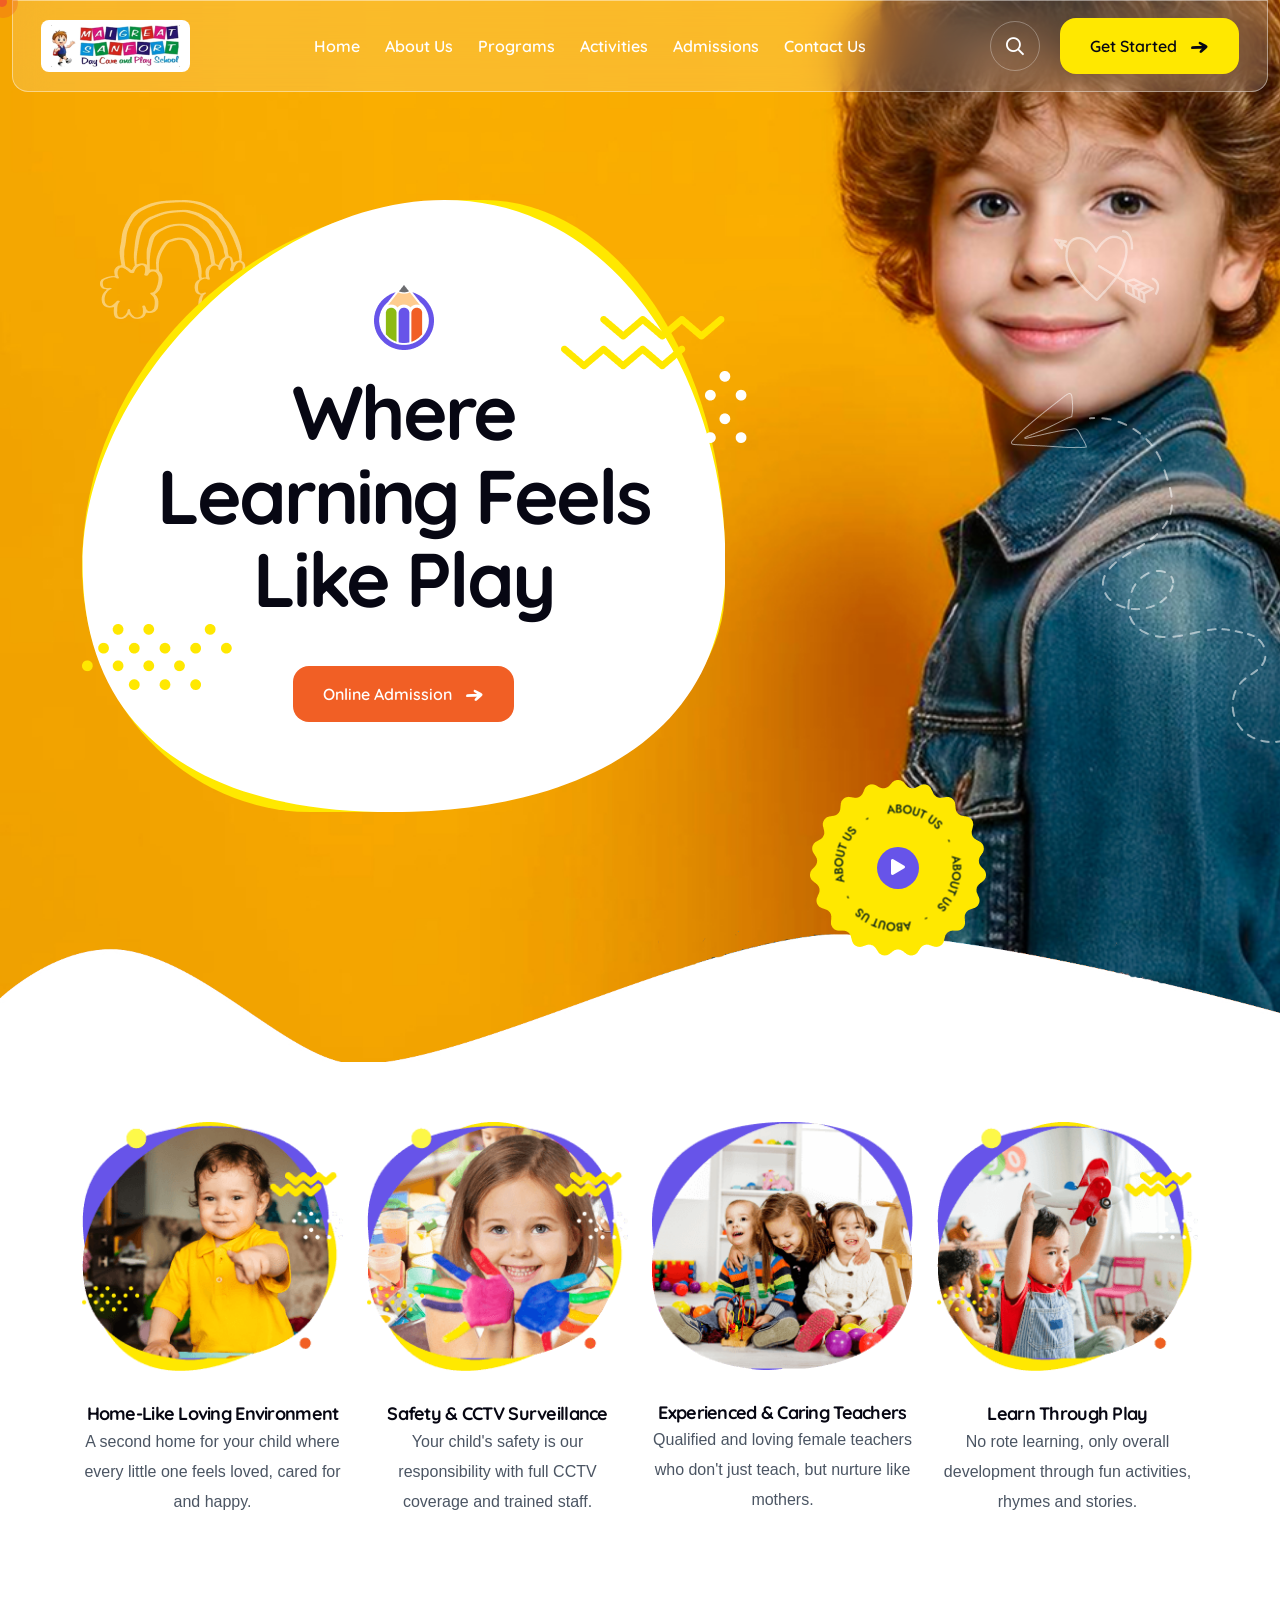
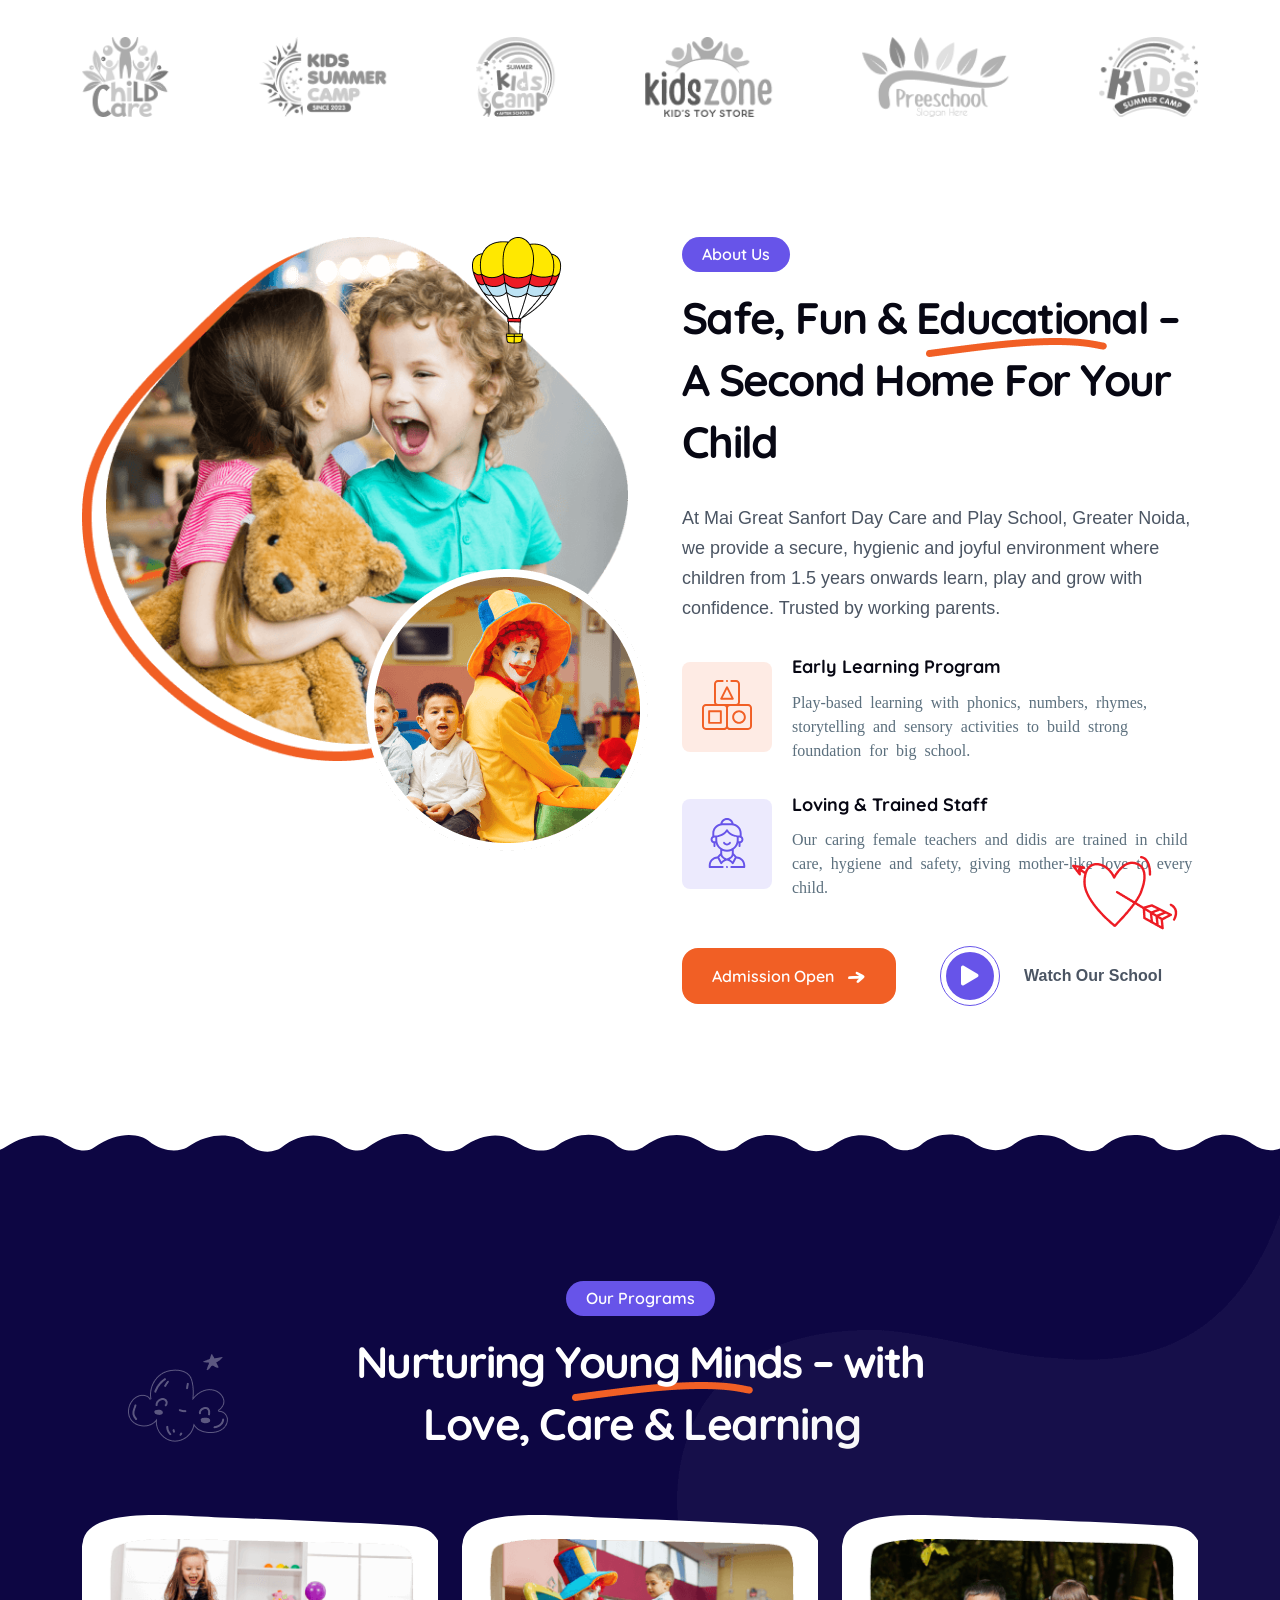
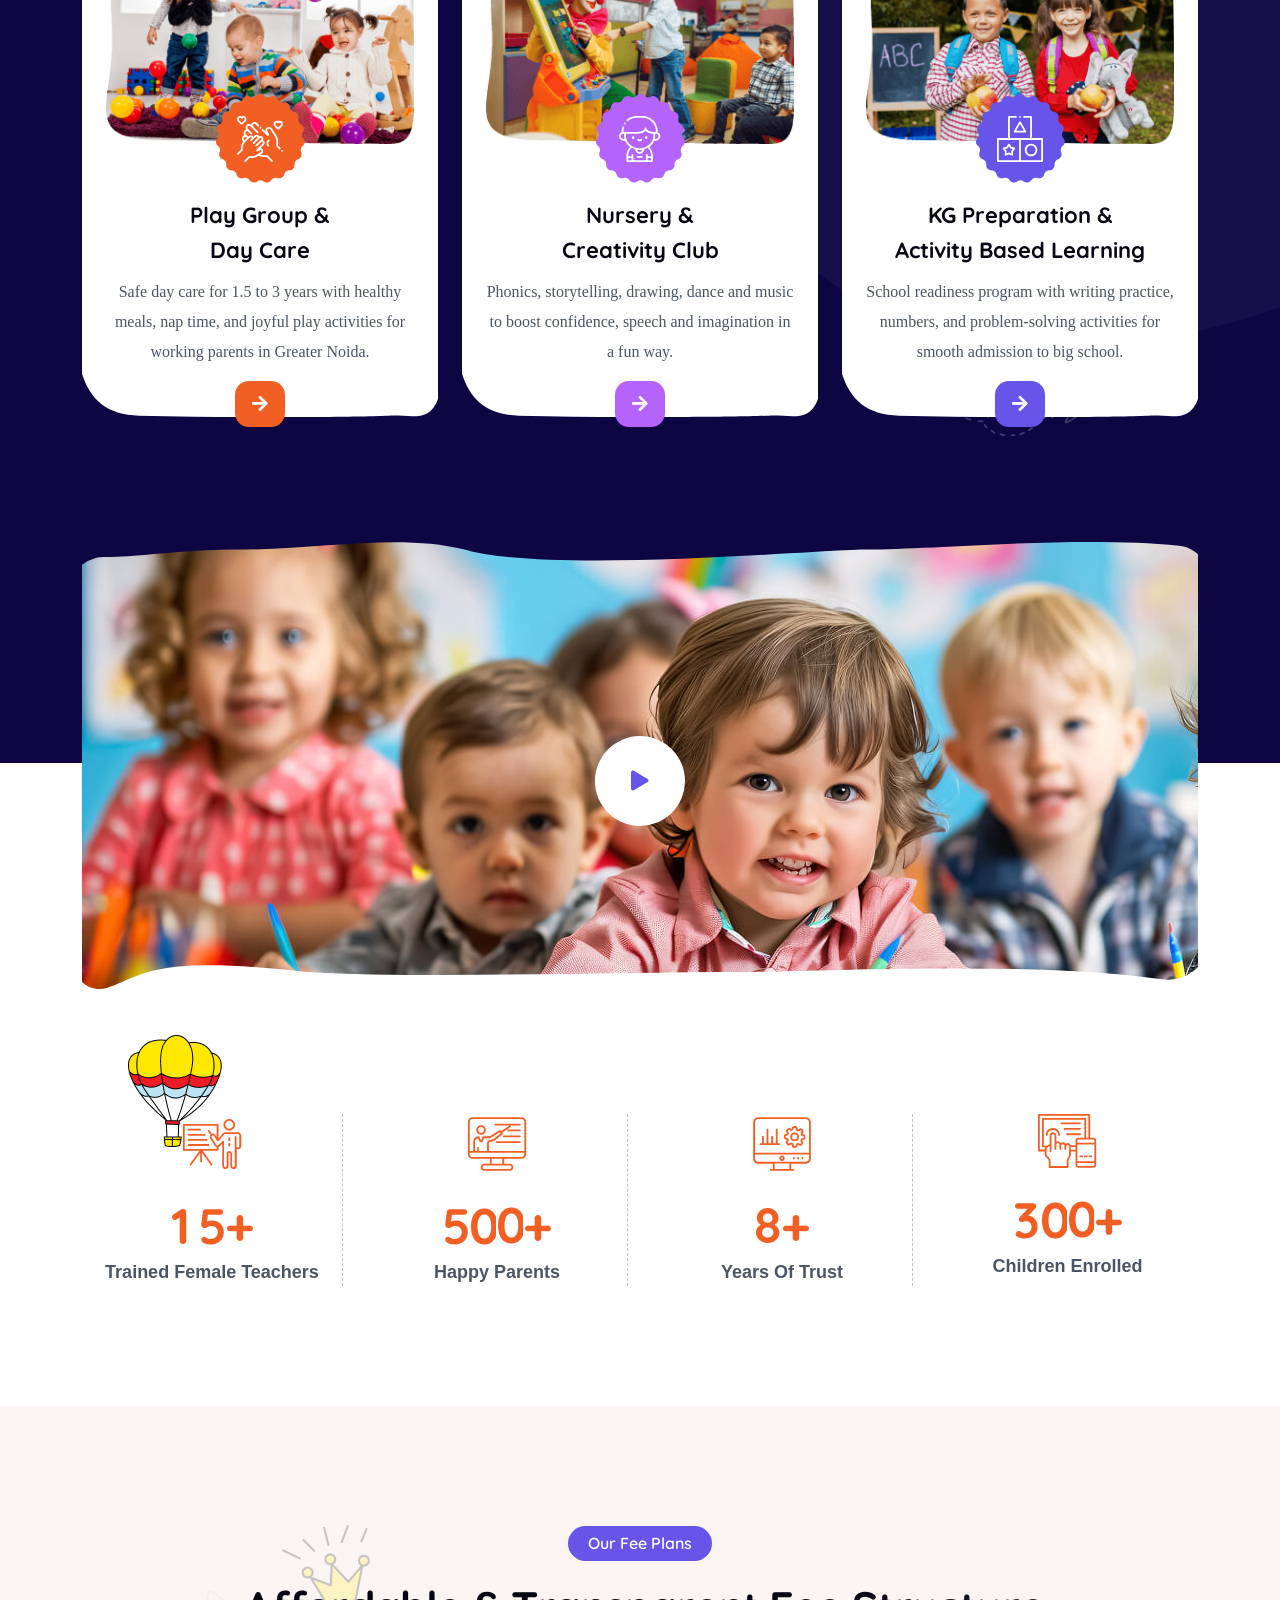
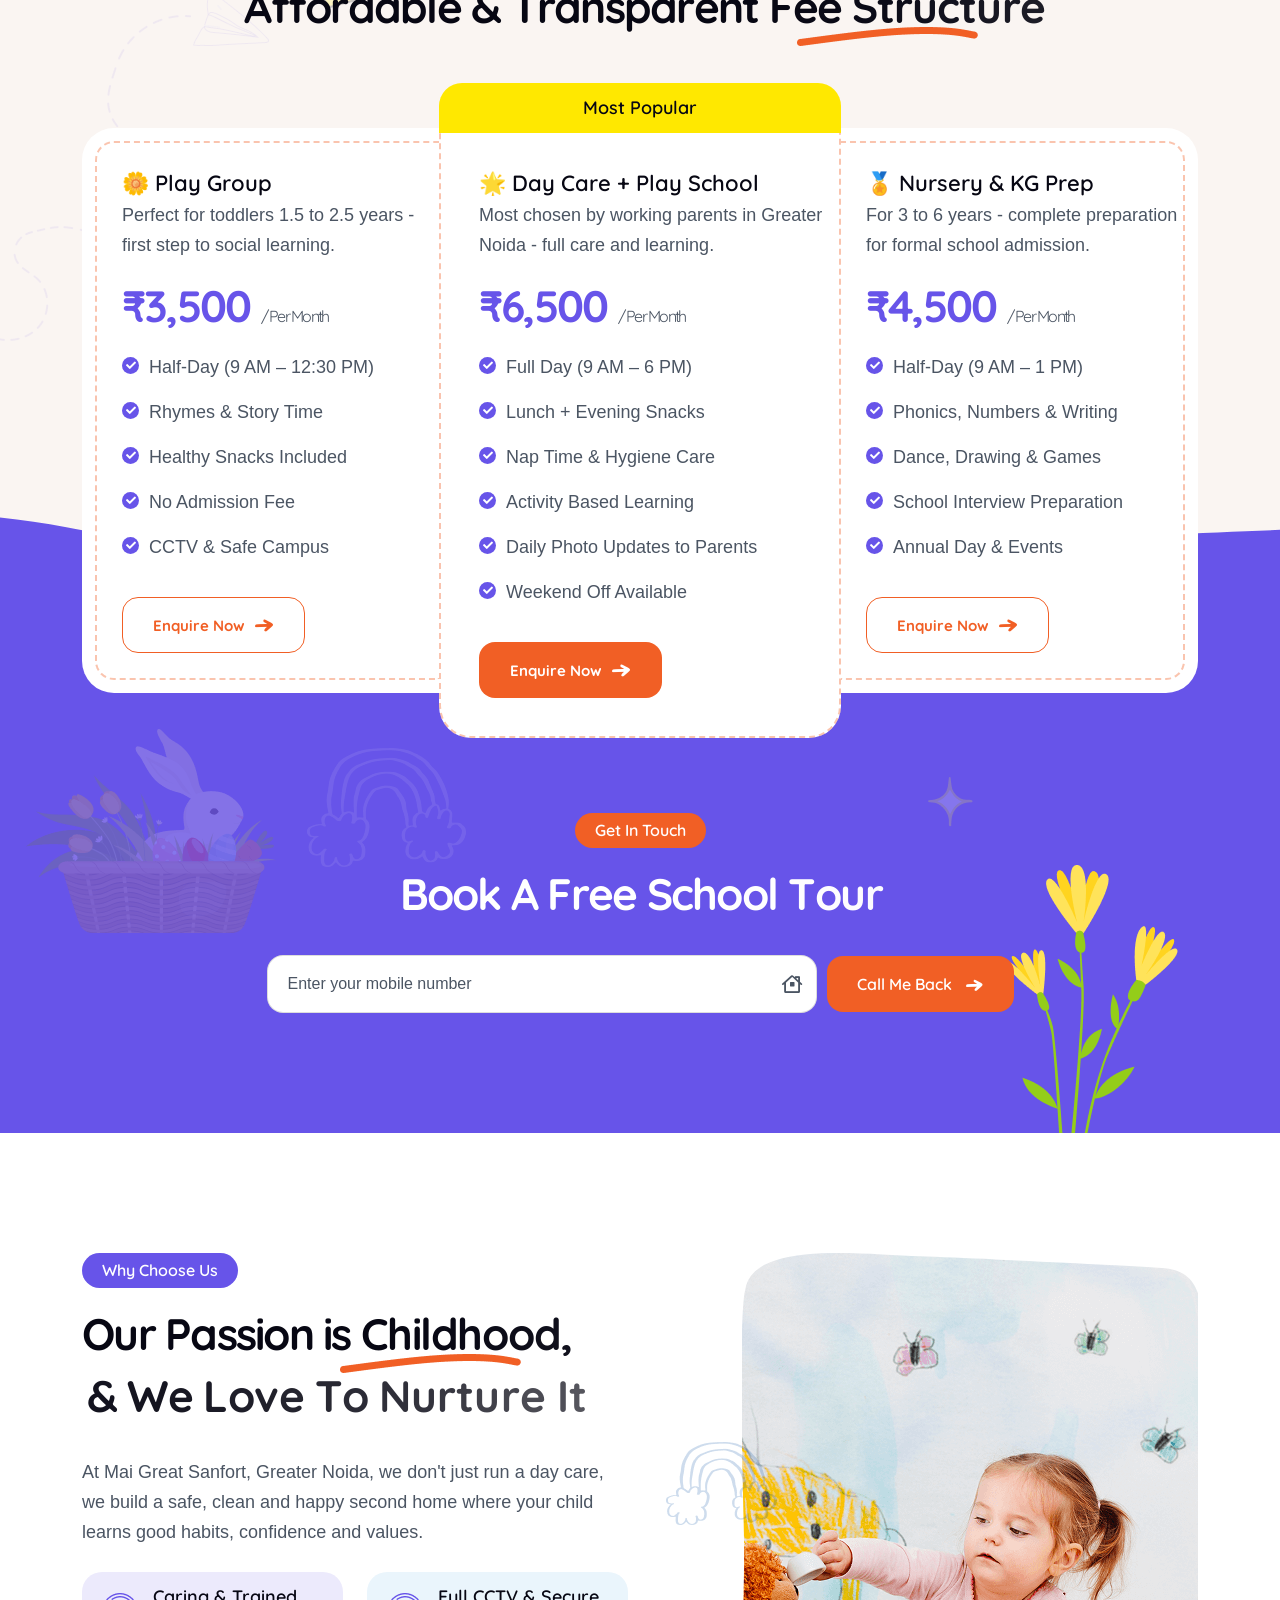
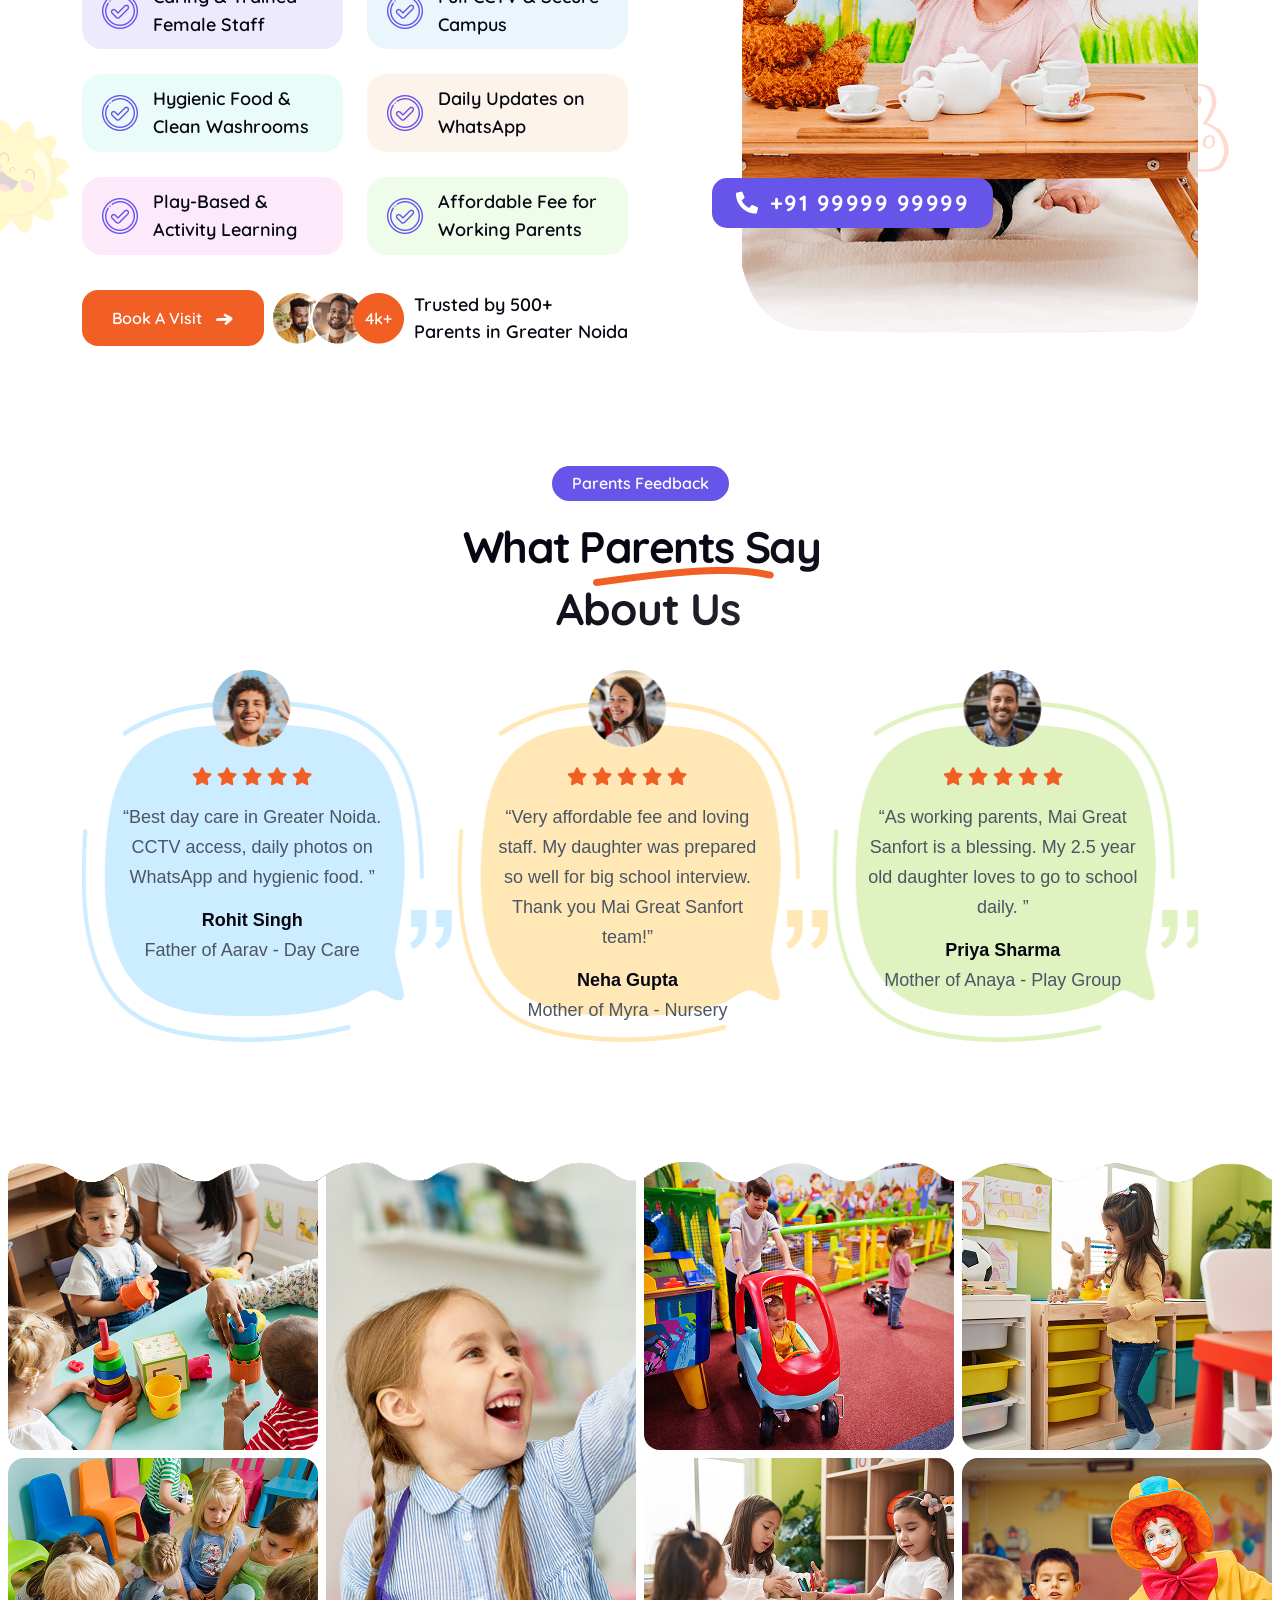
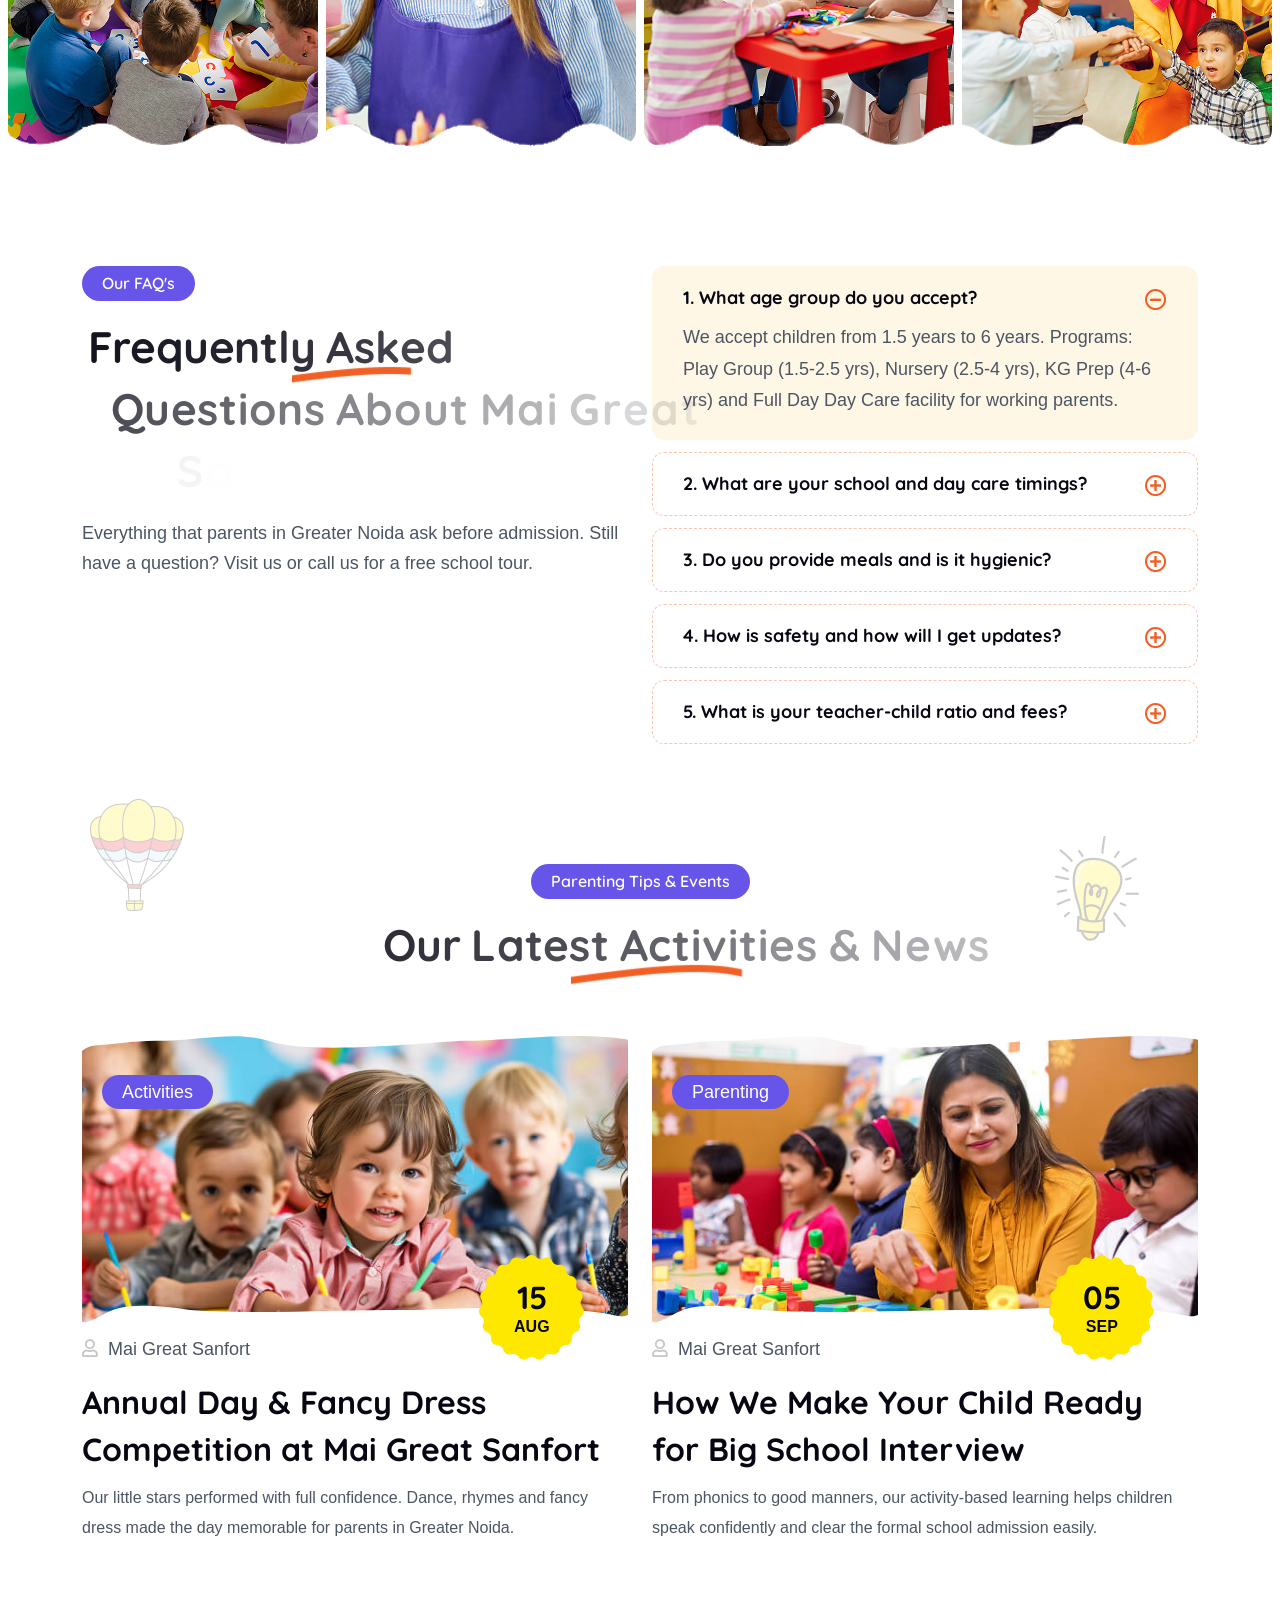
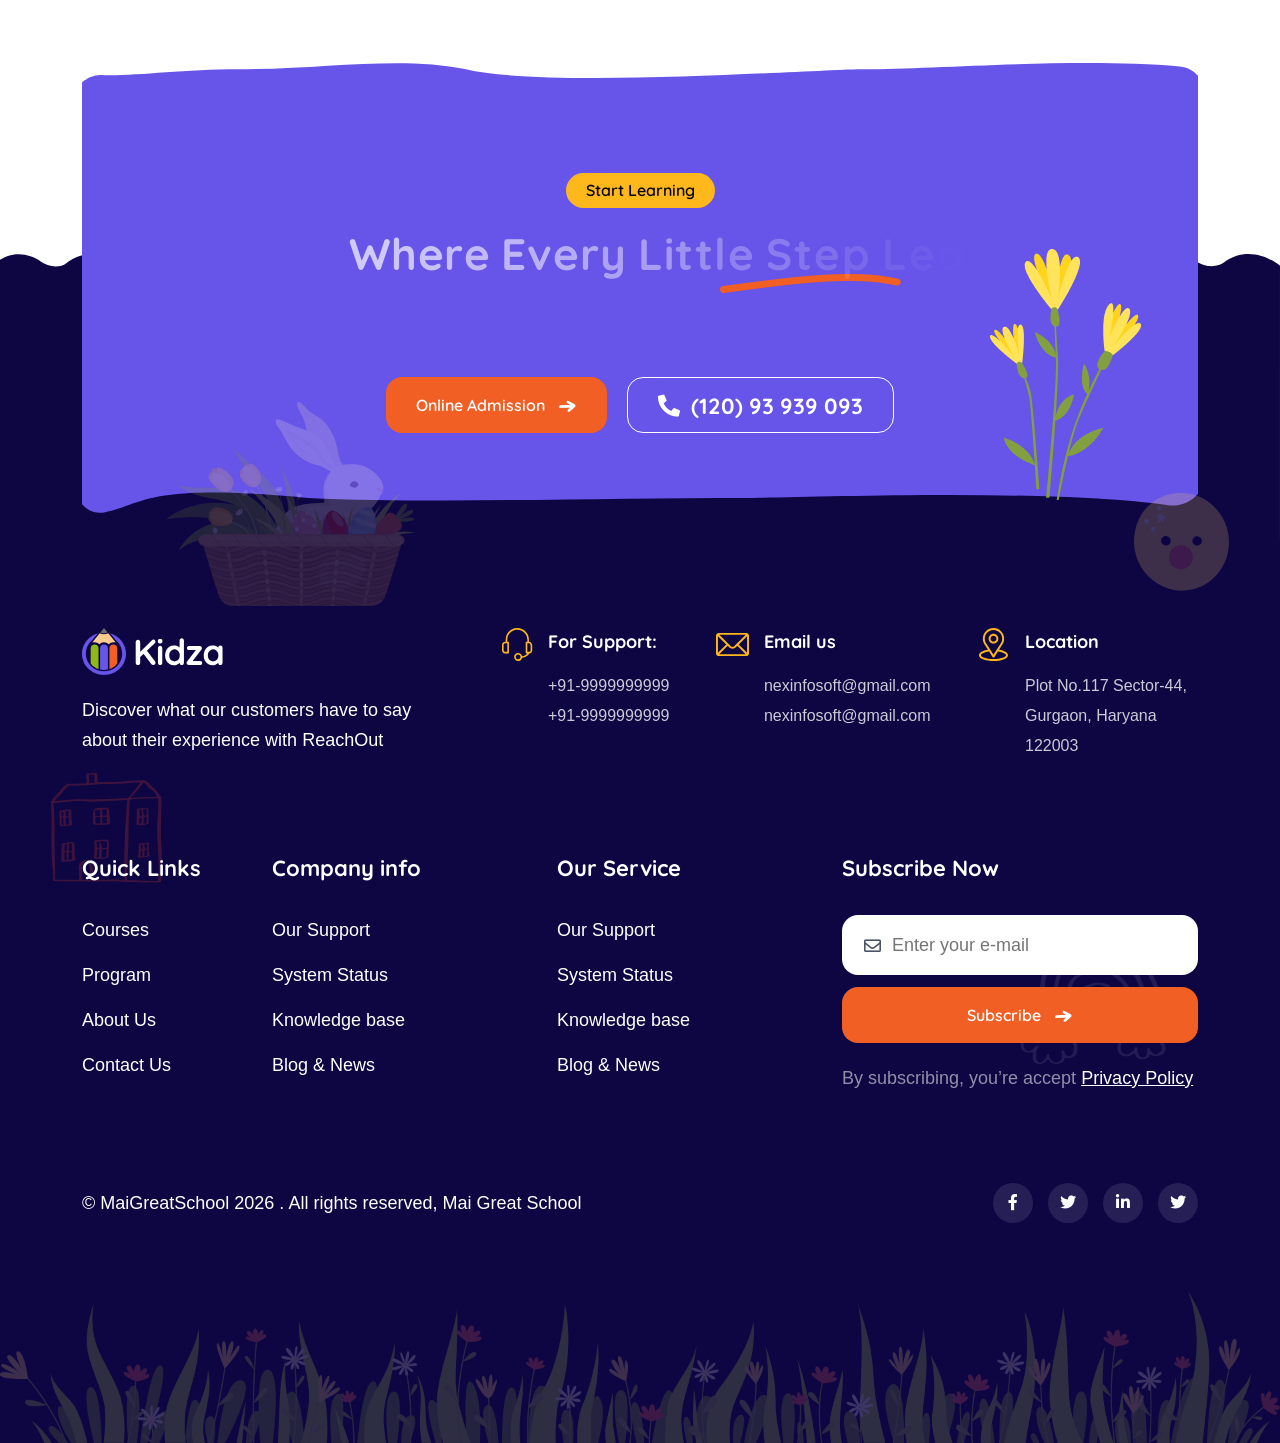
==== commit 1224f392: "update" ====
--- a/index.html
+++ b/index.html
@@ -102,9 +102,9 @@
                     <div class="offcanvas__content">
                         <div class="offcanvas__top mb-5 d-flex justify-content-between align-items-center">
                             <div class="offcanvas__logo">
-                                <a href="index-2.html">
-                                    <img src="assets/img/logo/black-logo.svg" alt="logo-img">
-                                </a>
+                               <a href="index.html" class="header-logo">
+    <img src="assets/img/logo/logo.jpeg" alt="Mai Great Sanfort" style="height: 52px; width: auto; max-width: 220px; background: white; padding: 5px 10px; border-radius: 8px; object-fit: contain;">
+</a>
                             </div>
                             <div class="offcanvas__close">
                                 <button>
@@ -170,8 +170,8 @@
                     <div class="header-main">
                         <div class="header-left">
                             <a href="index.html" class="header-logo">
-                                <img src="assets/img/logo/white-logo.svg" alt="img">
-                            </a>
+    <img src="assets/img/logo/logo.jpeg" alt="Mai Great Sanfort" style="height: 52px; width: auto; max-width: 220px; background: white; padding: 5px 10px; border-radius: 8px; object-fit: contain;">
+</a>
                         </div>
                         <div class="mean__menu-wrapper">
                             <div class="main-menu">
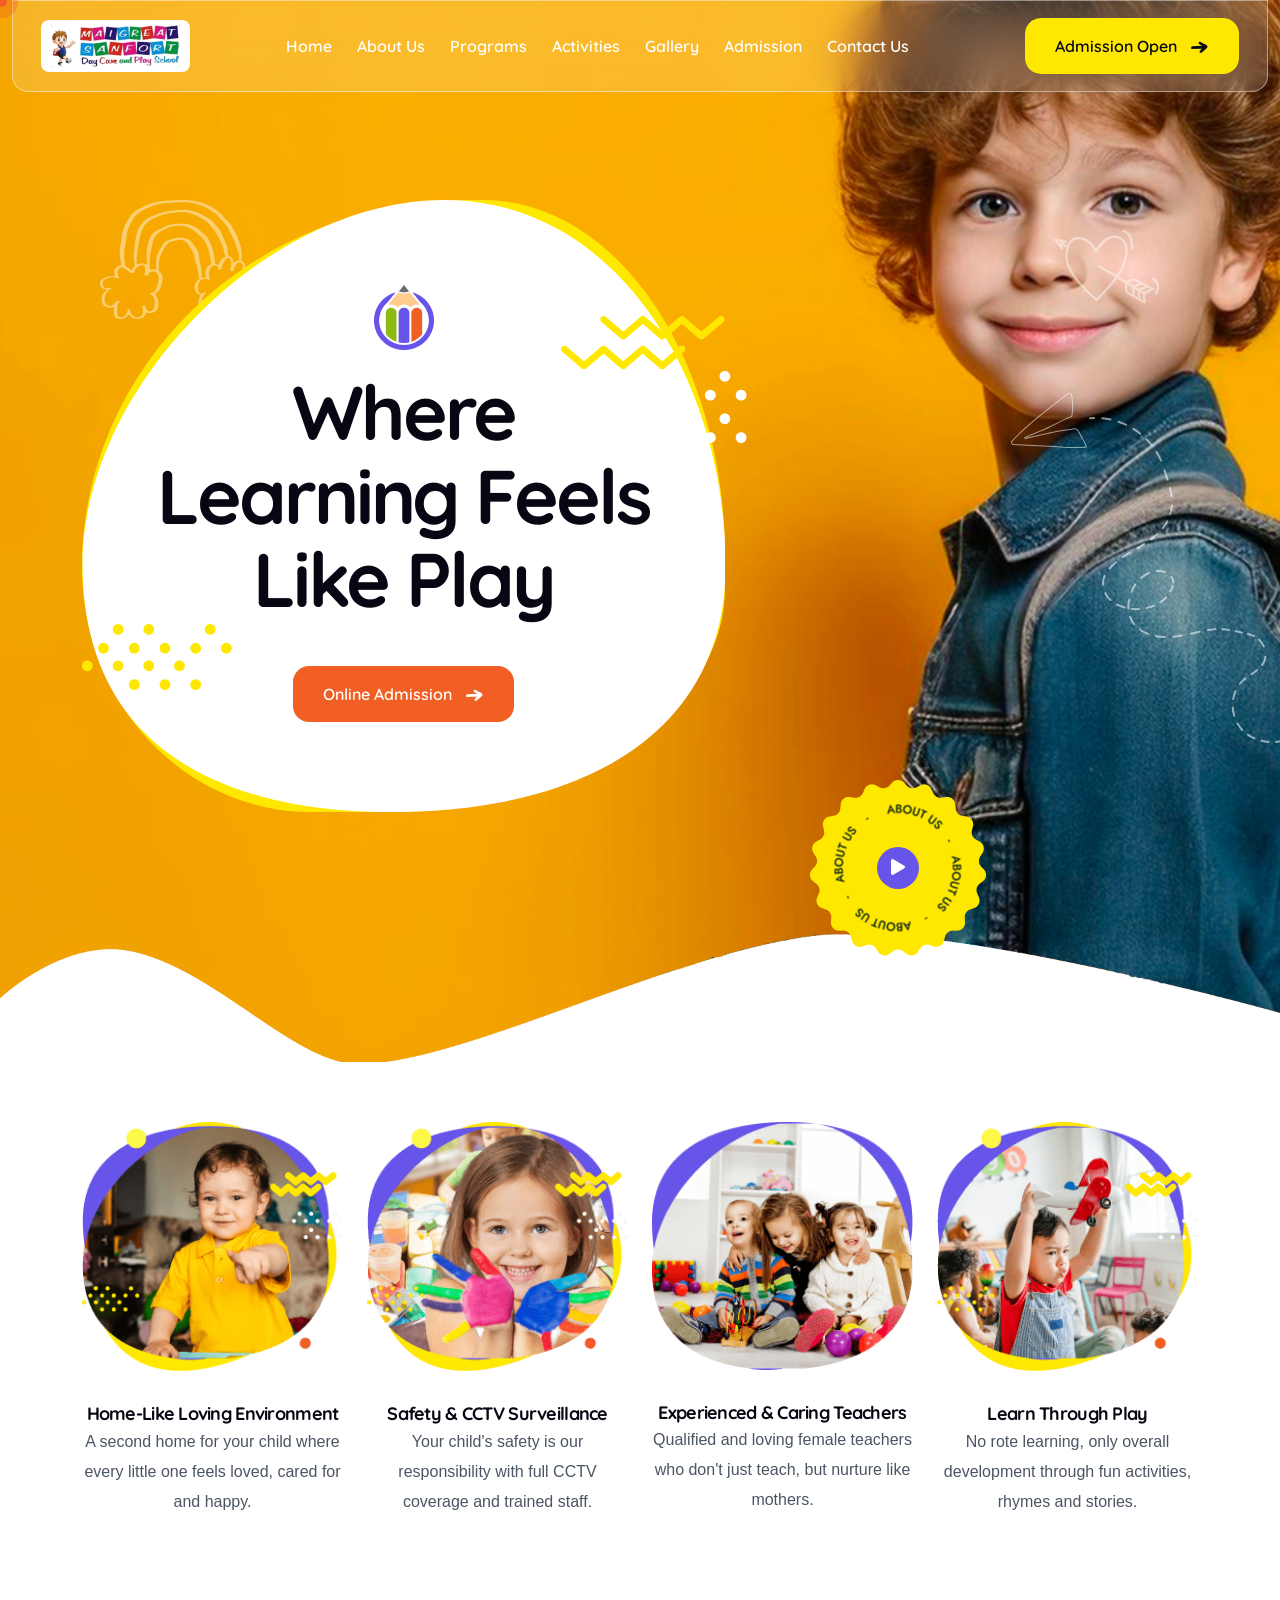
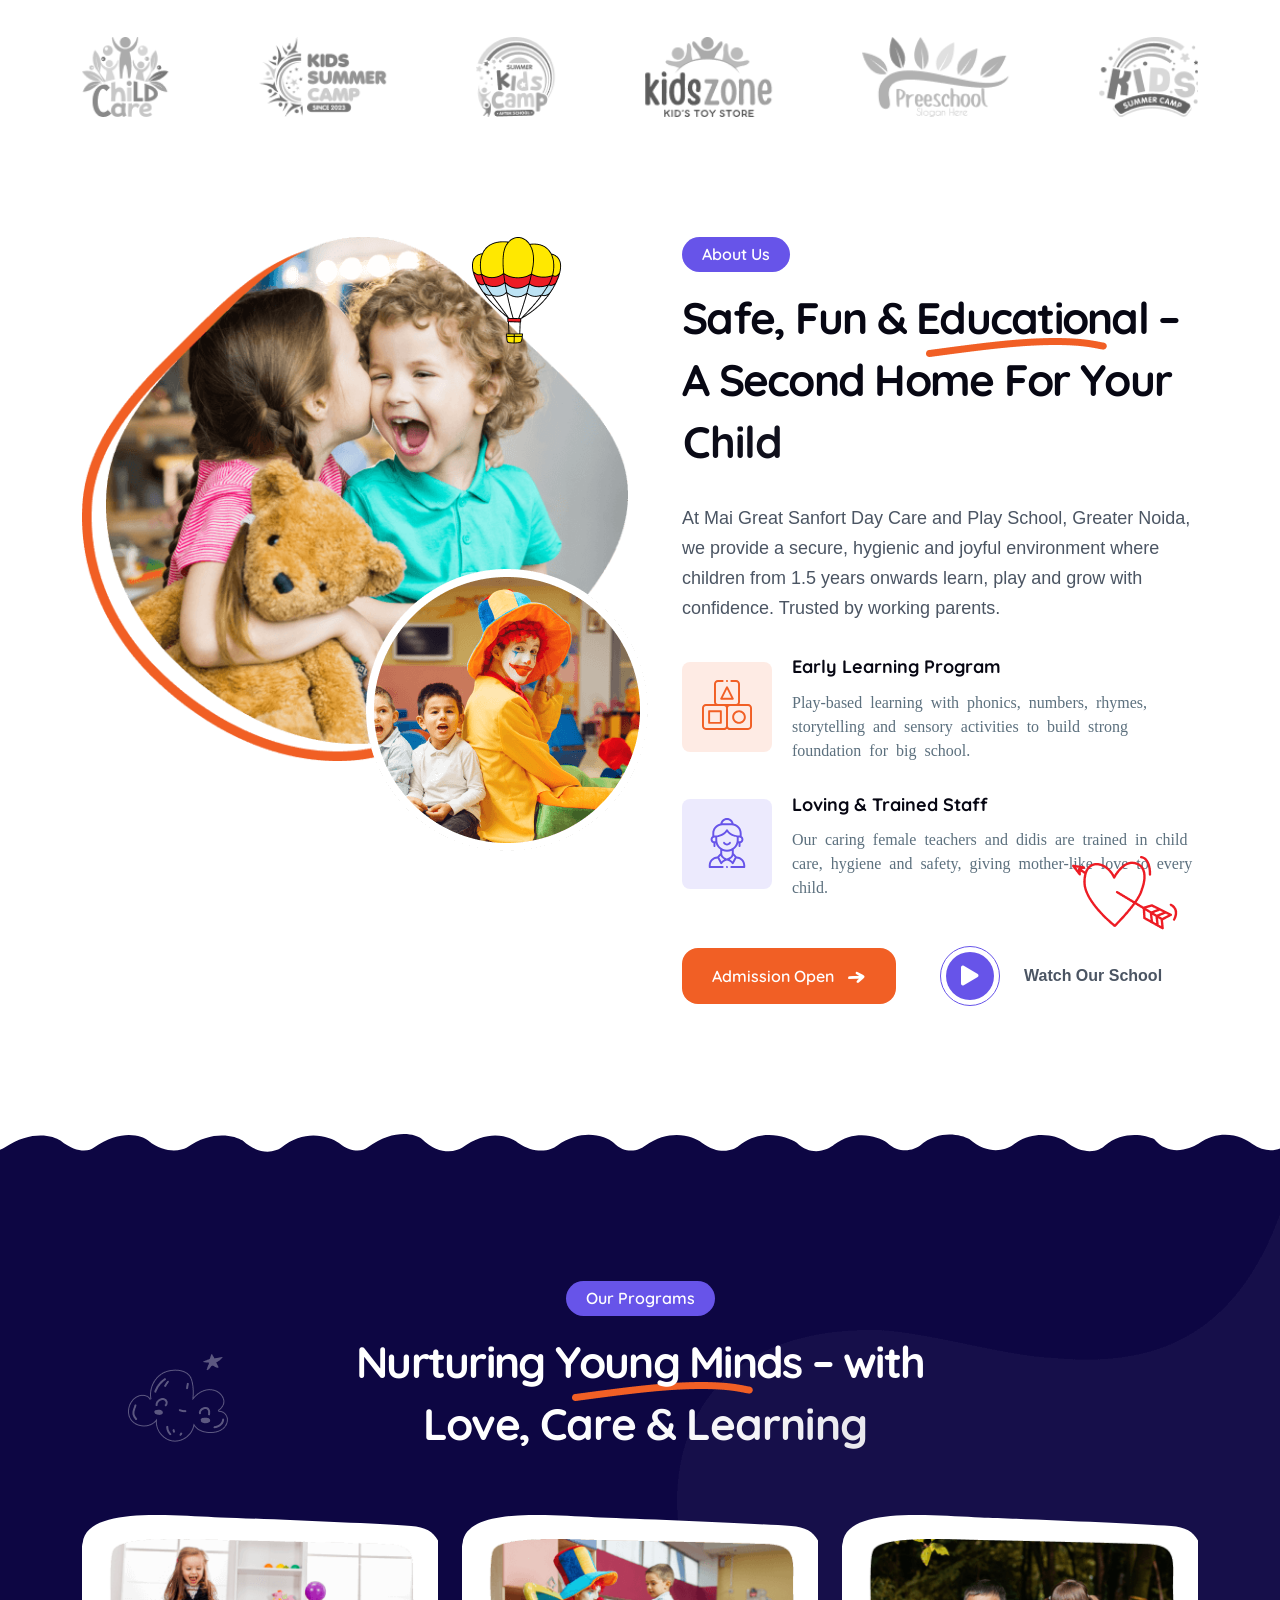
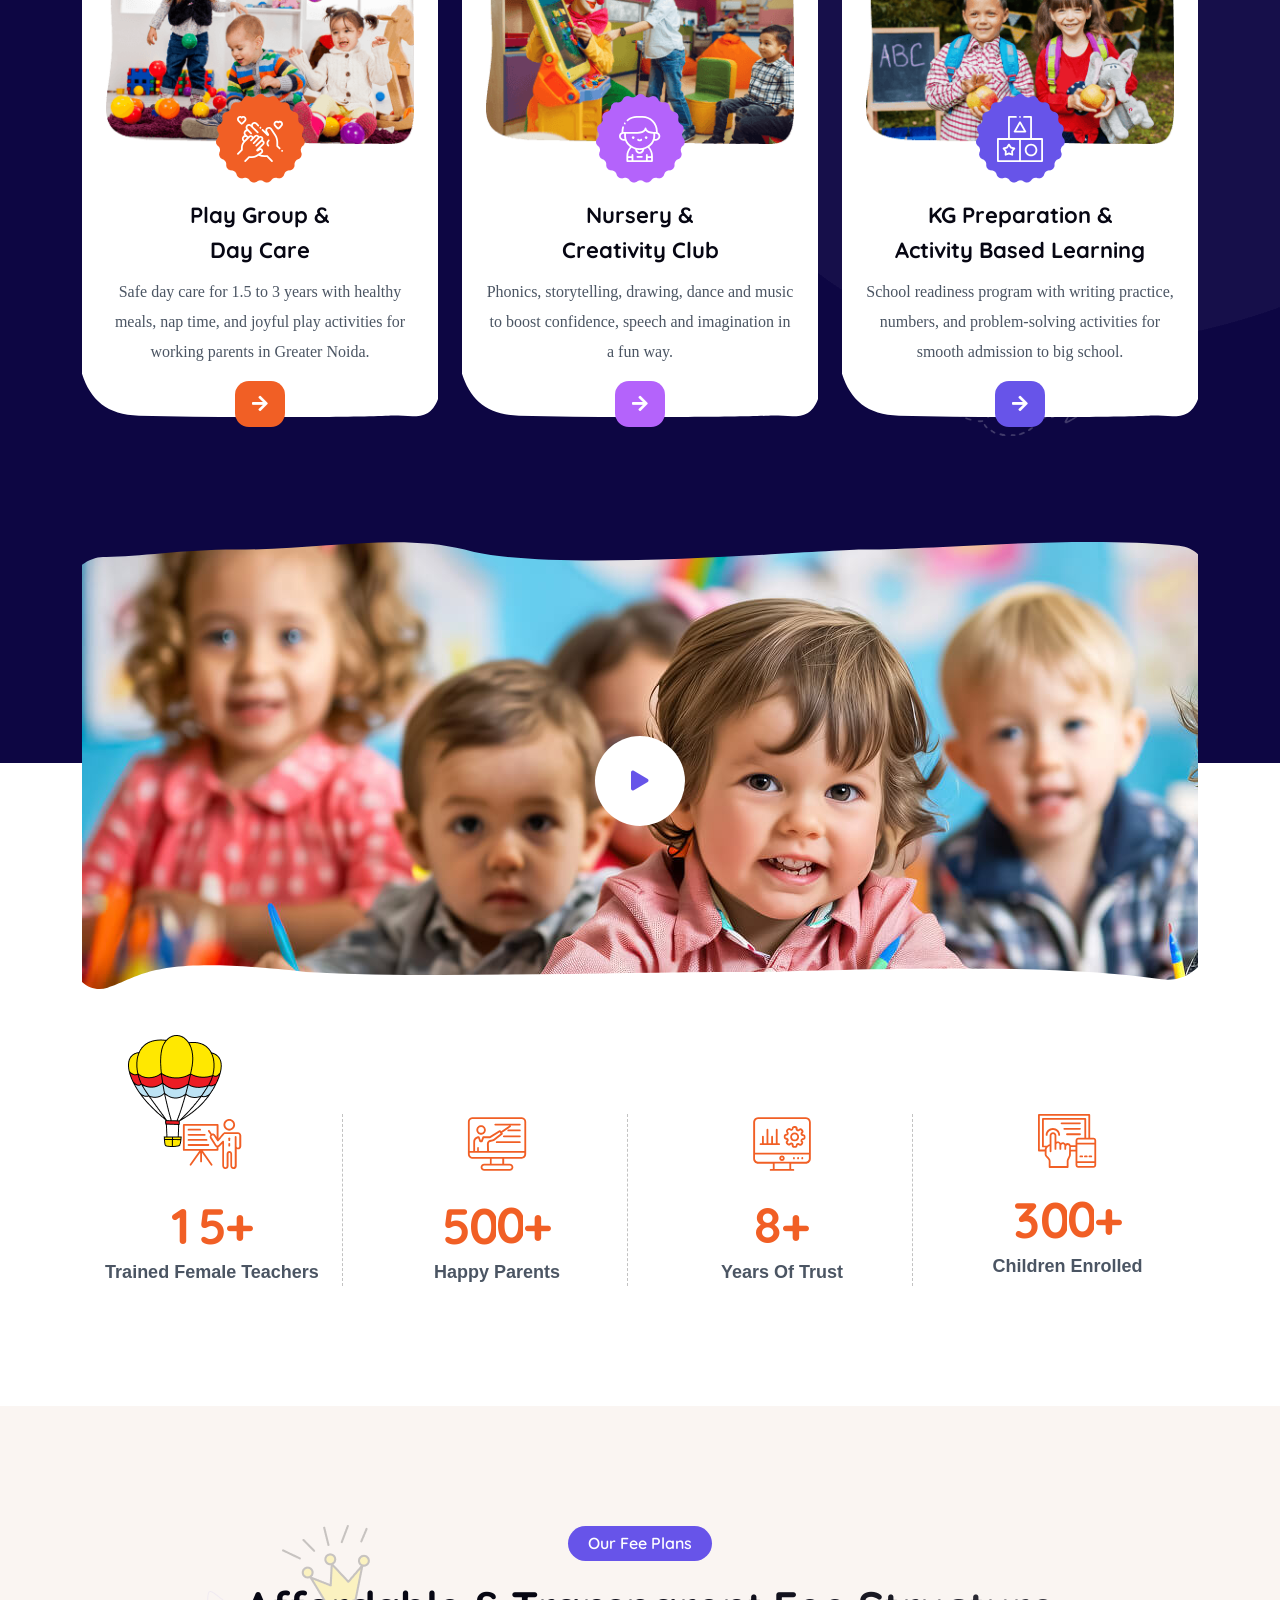
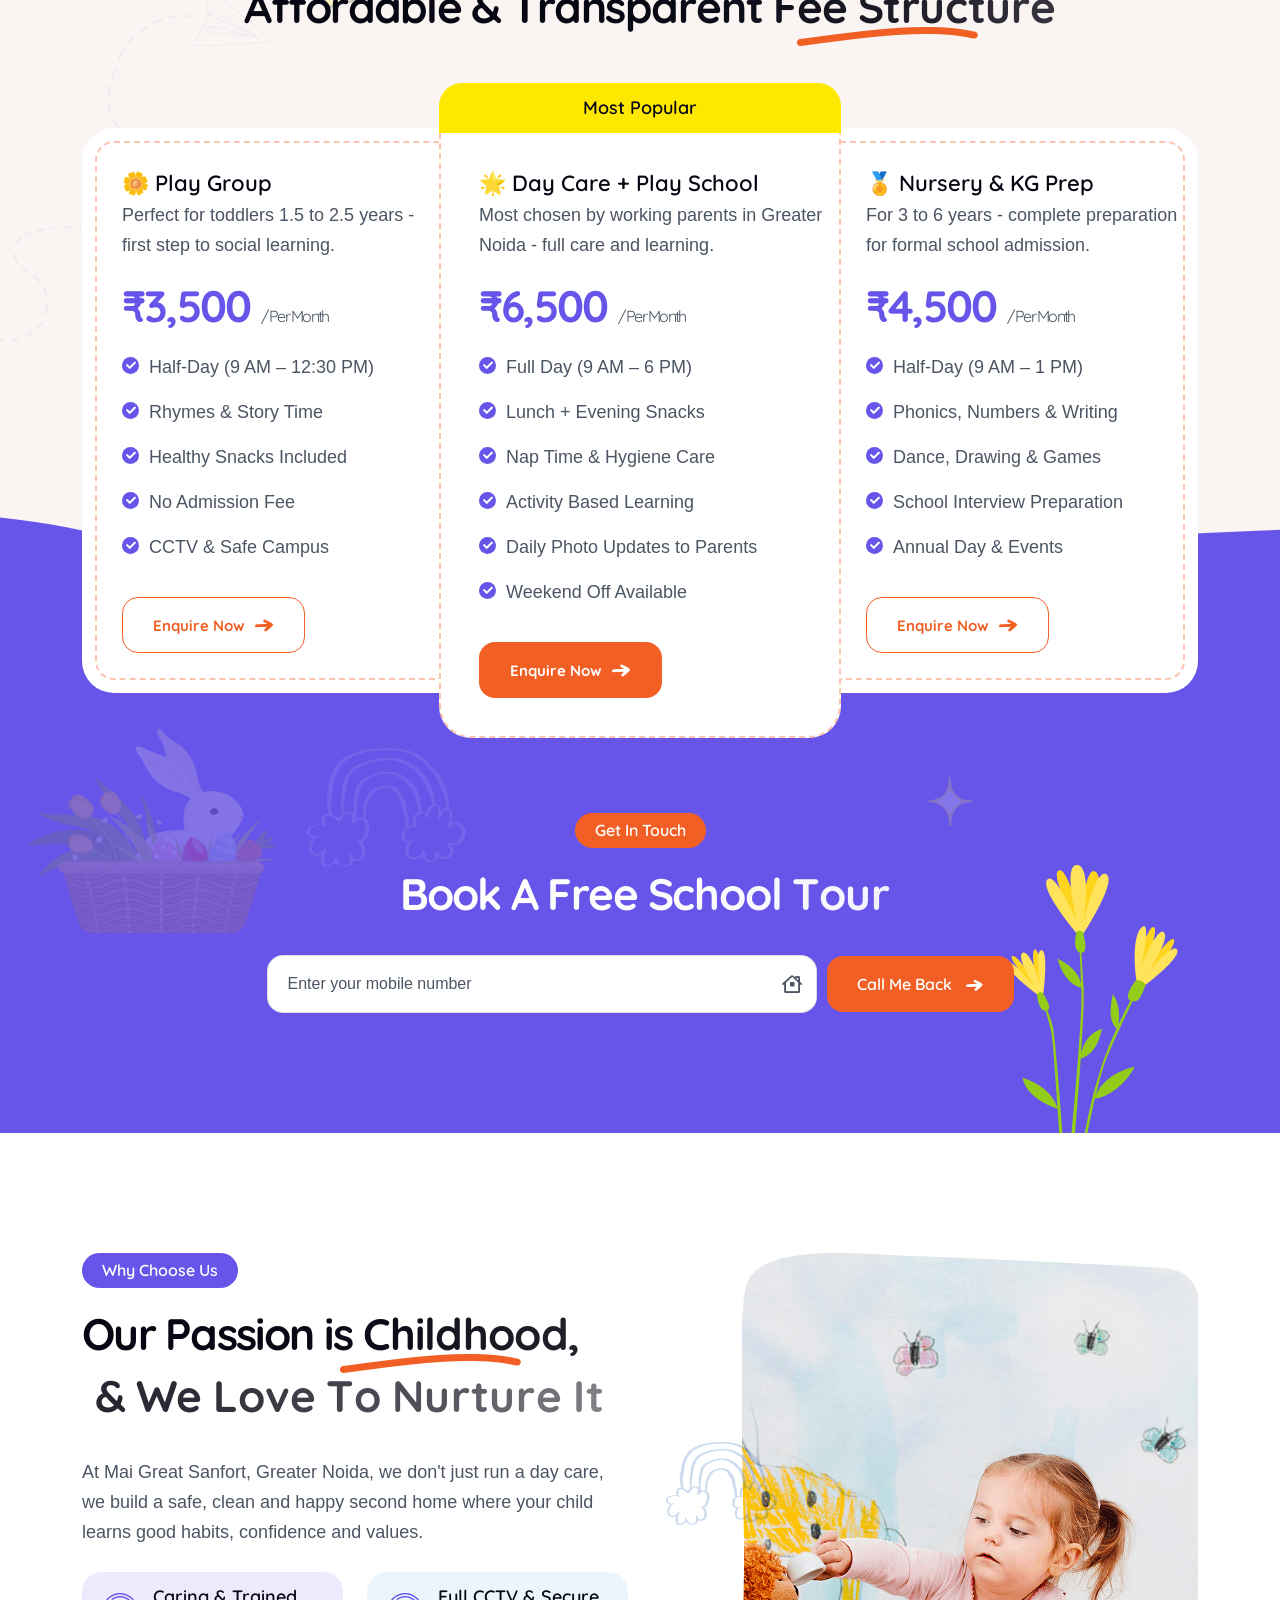
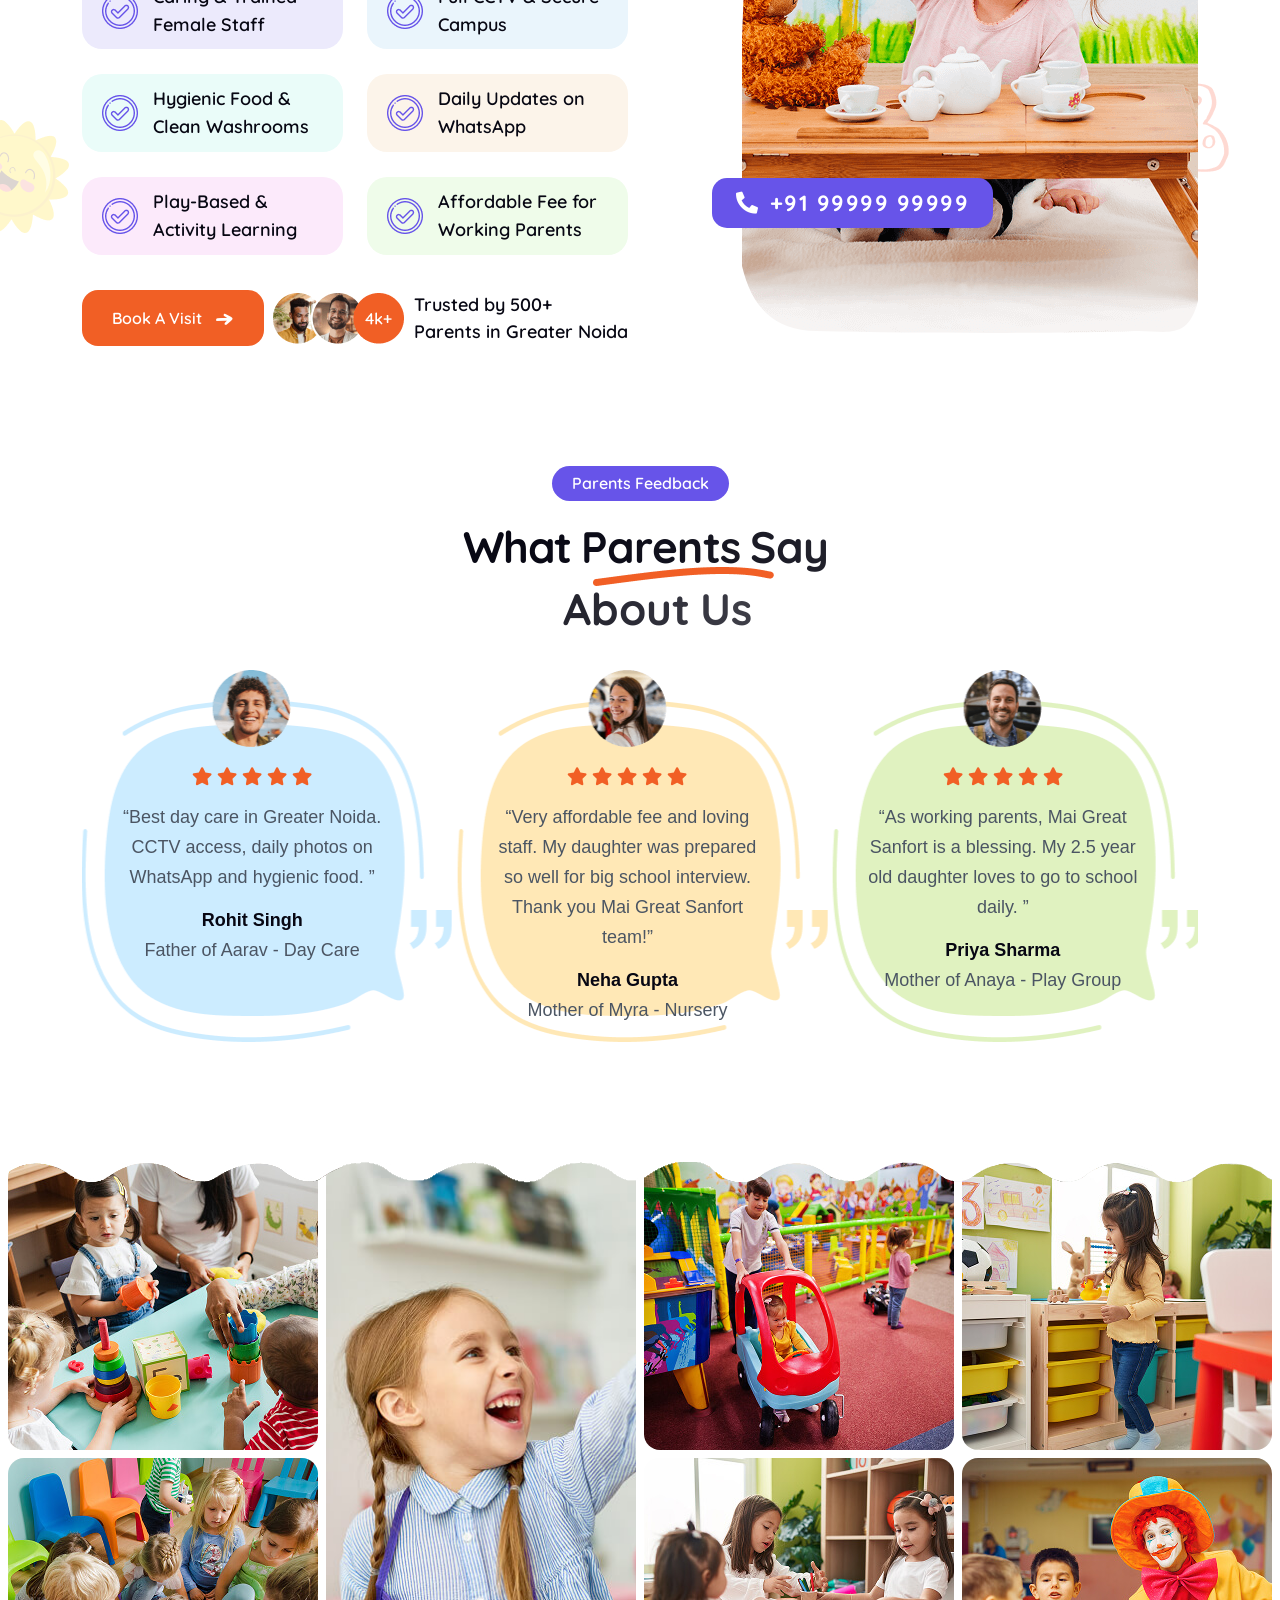
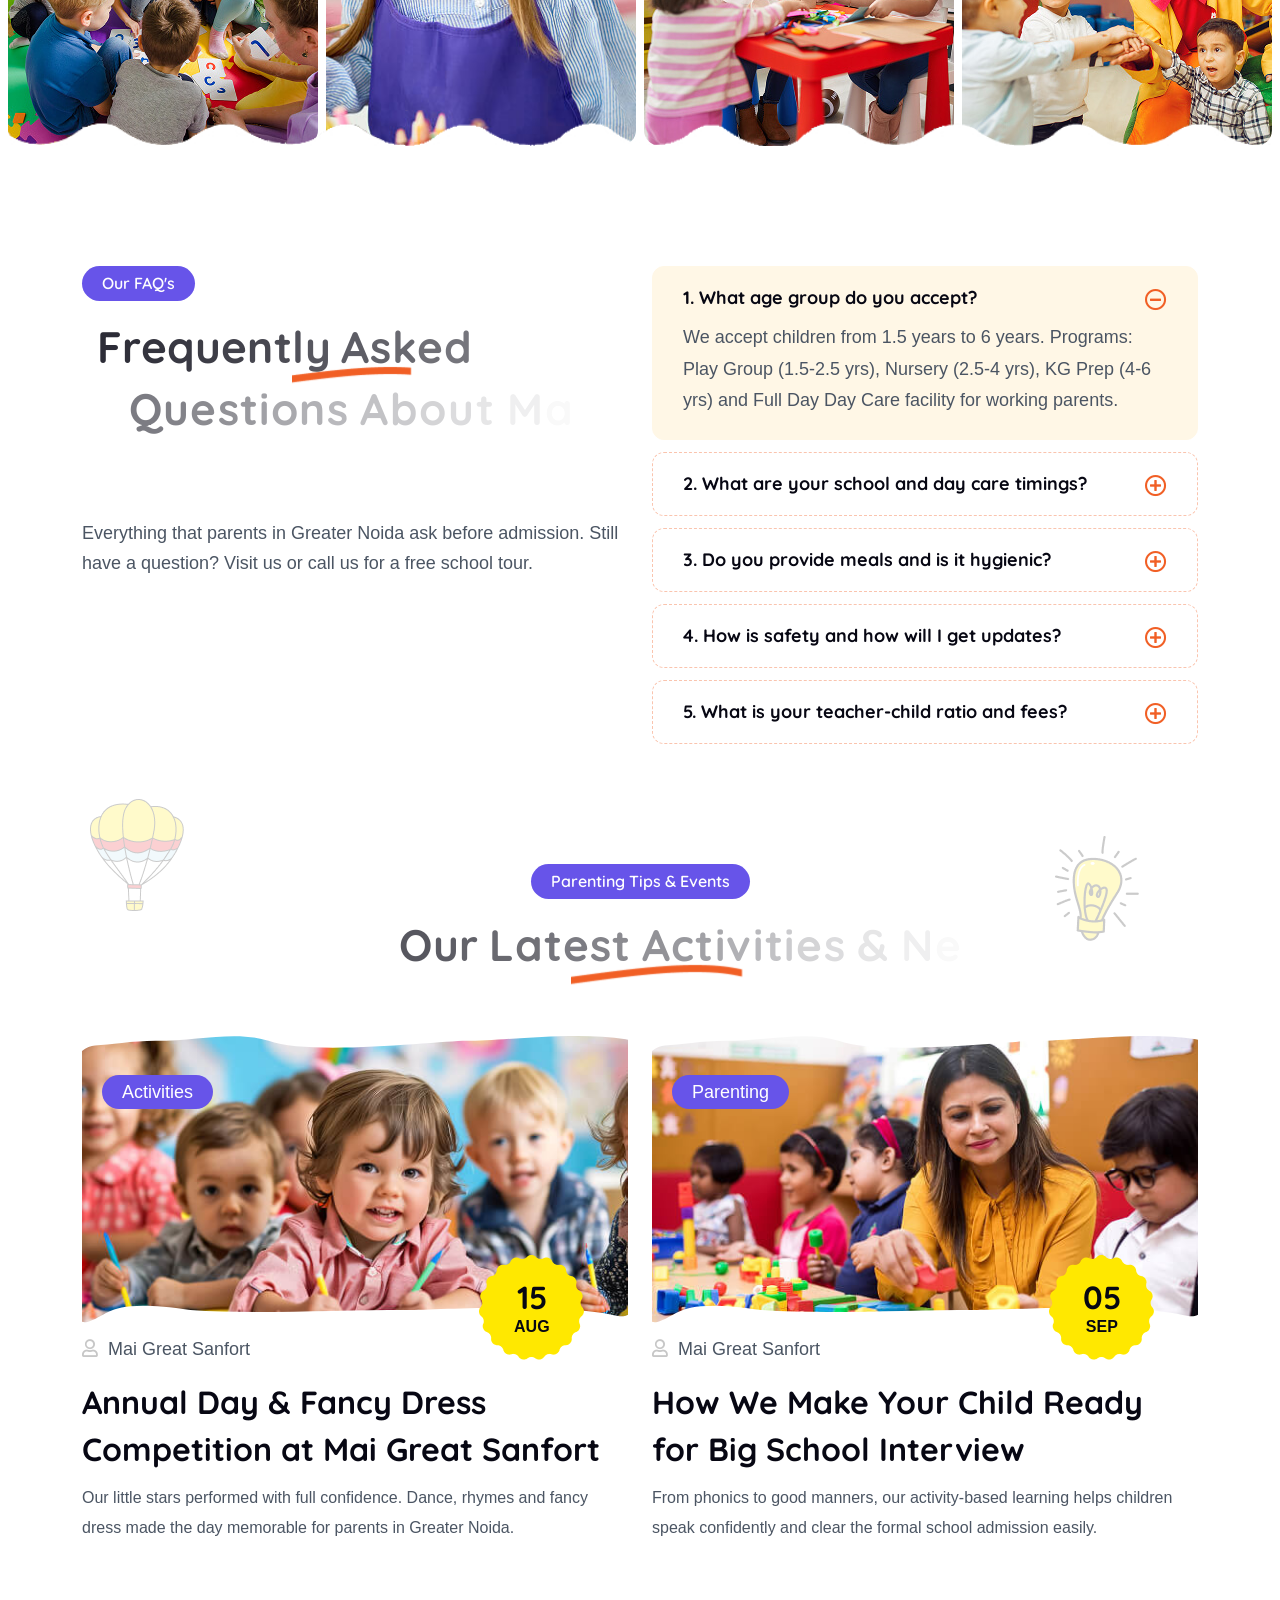
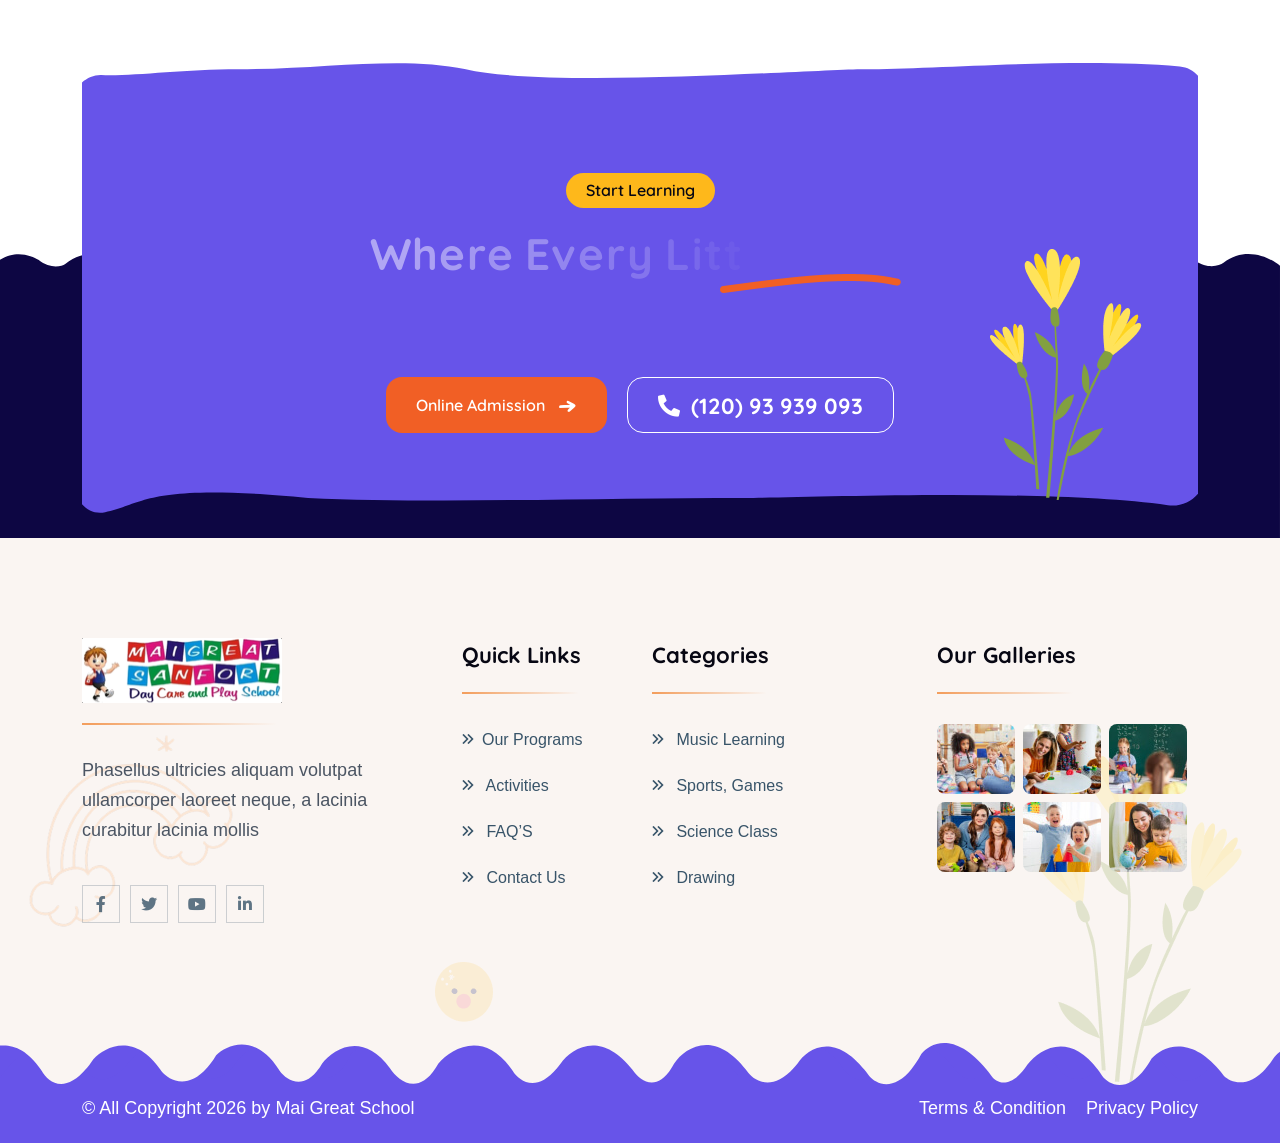
==== commit 0e79fb4f: "update" ====
--- a/index.html
+++ b/index.html
@@ -103,8 +103,8 @@
                         <div class="offcanvas__top mb-5 d-flex justify-content-between align-items-center">
                             <div class="offcanvas__logo">
                                <a href="index.html" class="header-logo">
-    <img src="assets/img/logo/logo.jpeg" alt="Mai Great Sanfort" style="height: 52px; width: auto; max-width: 220px; background: white; padding: 5px 10px; border-radius: 8px; object-fit: contain;">
-</a>
+                               <img src="assets/img/logo/logo.jpeg" alt="Mai Great Sanfort" style="height: 52px; width: auto; max-width: 220px; background: white; padding: 5px 10px; border-radius: 8px; object-fit: contain;">
+                                 </a>
                             </div>
                             <div class="offcanvas__close">
                                 <button>
@@ -178,33 +178,38 @@
                                 <nav id="mobile-menu">
                                     <ul>
                                         <li >
-                                            <a href="#index.html">
+                                            <a href="index.html">
                                                 Home
                                             </a>
                                         </li>
                                         <li >
-                                            <a href="#about.html">
+                                            <a href="about.html">
                                                 About Us
                                             </a>
                                         </li>
                                             <li>
-                                            <a href="#programs.html">
+                                            <a href="program.html">
                                                 Programs
                                             </a>
                                         </li>
                                         <li>
-                                            <a href="#activities.html">
+                                            <a href="activities.html">
                                                 Activities
                                             </a>
                                          
                                         </li>
                                         <li>
-                                            <a href="#admissions.html">
-                                                Admissions
+                                            <a href="gallery.html">
+                                                Gallery
+                                            </a>
+                                        </li>
+                                           <li>
+                                            <a href="admissions.html">
+                                                Admission
                                             </a>
                                         </li>
 										  <li>
-                                            <a href="#contact.html">
+                                            <a href="contact.html">
                                                 Contact Us
                                             </a>
                                         </li>
@@ -214,12 +219,10 @@
                         </div>
                         <div class="header-right d-flex justify-content-end align-items-center">
                             <div class="header-right-icon">
-                            <a href="#" class="main-header__search search-toggler">
-                                <i class="far fa-search"></i>
-                            </a>
                             
-                            </div>
-                            <a href="contact.html" class="theme-btn">Get Started <i class="icon-arrow-icon"></i></a>
+                            
+                            </div>
+                            <a href="#" class="theme-btn">Admission Open <i class="icon-arrow-icon"></i></a>
                             <div class="header__hamburger my-auto d-xl-none">
                                 <div class="sidebar__toggle">
                                     <i class="fal fa-bars"></i>
@@ -231,70 +234,8 @@
             </div>
         </header>
         
-         <!-- Search Start -->
-        <div class="search-popup">
-            <div class="search-popup__overlay search-toggler"></div>
-            <div class="search-popup__content">
-                <form role="search" method="get" class="search-popup__form" action="#">
-                    <input type="text" id="search" name="search" placeholder="Search Here...">
-                    <button type="submit" aria-label="search submit" class="search-btn">
-                        <span><i class="far fa-search"></i></span>
-                    </button>
-                </form>
-            </div>
-        </div>
-
-        <!-- Sidebar Area Here -->
-        <div id="targetElement" class="side_bar slideInRight side_bar_hidden">
-            <div class="side_bar_overlay"></div>
-            <div class="cart-title mb-50">
-                <h4>Shopping cart</h4>
-            </div>
-            <div class="cartmini__widget">
-                <div class="cartmini__widget-item">
-                    <div class="cartmini__thumb">
-                        <a href="shop-details.html">
-                            <img src="assets/img/shop-cart1.png" alt="img">
-                        </a>
-                    </div>
-                    <div class="cartmini__content">
-                        <h5><a href="shop-details.html">Baby Bib Pink</a></h5>
-                        <div class="cartmini__price-wrapper">
-                            <span class="cartmini__price">$46.00</span>
-                            <span class="cartmini__quantity">x2</span>
-                        </div>
-                    </div>
-                    <button class="cartmini__del"><i class="fal fa-times"></i></button>
-                </div>
-                <div class="cartmini__widget-item">
-                    <div class="cartmini__thumb">
-                        <a href="shop-details.html">
-                             <img src="assets/img/shop-cart2.png" alt="img">
-                        </a>
-                    </div>
-                    <div class="cartmini__content">
-                        <h5><a href="shop-details.html">Plastic Roller Mop</a></h5>
-                        <div class="cartmini__price-wrapper">
-                            <span class="cartmini__price">$78.00</span>
-                            <span class="cartmini__quantity">x1</span>
-                        </div>
-                    </div>
-                    <button class="cartmini__del"><i class="fal fa-times"></i></button>
-                </div>
-                <div class="cartmini__checkout">
-                    <div class="cartmini__checkout-title mb-4">
-                        <h4>Subtotal:</h4>
-                        <span>$113.00</span>
-                    </div>
-                    <div class="cartmini__checkout-btn">
-                        <a href="shop-cart.html" class="theme-btn mb-2 w-100"> view cart</a>
-                        <a href="checkout.html" class="theme-btn w-100 style-2"> checkout</a>
-                    </div>
-                </div>
-            </div>
-            <button id="closeButton" class="x-mark-icon"><i class="fas fa-times"></i></button>
-        </div>
-         
+   
+
         <!-- Hero Section Start -->
         <section class="hero-section-2 fix">
             <div class="bg-shape">
@@ -1334,159 +1275,192 @@
         </div>
 
         <!-- Footer Section Start -->
-        <footer class="footer-section footer-two">
-            <div class="bottom-shape shape-2">
-                <img src="assets/img/footer/bg-bottom2.png" alt="shape-img">
-            </div> 
-            <div class="busket-shape-2 float-bob-x">
-                <img src="assets/img/footer/busket.png" alt="shape-img">
-            </div>
-            <div class="hut-shape float-bob-y">
-                <img src="assets/img/footer/hut.png" alt="shape-img">
+         <!-- Admission Form Popup Modal Start -->
+<div id="admissionPopup" class="admission-modal">
+    <div class="admission-modal-overlay"></div>
+    <div class="admission-modal-box">
+        <button class="admission-close-btn">&times;</button>
+        
+        <div class="text-center mb-3">
+            <span style="background:#FFF0E6; color:#FF6B35; padding:6px 18px; border-radius:20px; font-size:12px; font-weight:700;">ADMISSION OPEN 2026-27</span>
+            <h3 class="mt-3 mb-1">Quick Enquiry Form</h3>
+            <p style="font-size:13px; color:#777; margin:0;">Fill karein, 30 min me call ayega!</p>
+        </div>
+
+        <form id="popupAdmissionForm">
+            <div class="row g-3">
+                <div class="col-12">
+                    <input type="text" required placeholder="Child Name *" class="form-control" style="height:50px; border-radius:12px; background:#f8f8f8; border:1px solid #eee;">
+                </div>
+                <div class="col-md-6">
+                    <input type="text" required placeholder="Parent Name *" class="form-control" style="height:50px; border-radius:12px; background:#f8f8f8; border:1px solid #eee;">
+                </div>
+                <div class="col-md-6">
+                    <input type="tel" required placeholder="Mobile Number *" pattern="[0-9]{10}" class="form-control" style="height:50px; border-radius:12px; background:#f8f8f8; border:1px solid #eee;">
+                </div>
+                <div class="col-12">
+                    <select required class="form-control" style="height:50px; border-radius:12px; background:#f8f8f8; border:1px solid #eee;">
+                        <option value="">Select Class *</option>
+                        <option>Play Group (1.5-2.5 Yrs)</option>
+                        <option>Pre-Nursery (2.5-3.5 Yrs)</option>
+                        <option>Nursery (3.5-4.5 Yrs)</option>
+                        <option>KG (4.5-5.5 Yrs)</option>
+                        <option>Day Care</option>
+                    </select>
+                </div>
+                <div class="col-12">
+                    <textarea placeholder="Message (Optional)" rows="2" class="form-control" style="border-radius:12px; background:#f8f8f8; border:1px solid #eee;"></textarea>
+                </div>
+                <div class="col-12">
+                    <button type="submit" class="theme-btn w-100" style="height:50px; border-radius:12px; font-weight:600;">Submit Now <i class="icon-arrow-icon ms-1"></i></button>
+                    <p class="text-center mt-2 mb-0" style="font-size:10px; color:#999;">🔒 100% Safe & Secure</p>
+                </div>
+            </div>
+        </form>
+    </div>
+</div>
+
+
+
+<!-- Admission Form Popup Modal End -->
+          <!-- Footer Section Start -->
+        <footer class="footer-section footer-section-three fix">
+            <div class="sky-shape">
+                <img src="assets/img/footer/sky2.png" alt="shape-img">
             </div>
             <div class="emoji-shape">
-                <img src="assets/img/footer/emoji.png" alt="shape-img">
-            </div>
-            <div class="sky-shape">
-                <img src="assets/img/footer/sky.png" alt="shape-img">
+                <img src="assets/img/footer/emoji2.png" alt="shape-img">
+            </div>
+            <div class="flower-shape">
+                <img src="assets/img/footer/flower.png" alt="shape-img">
             </div>
             <div class="container">
-                <div class="contact-info-wrapper">
-                    <div class="row g-4">
-                        <div class="col-xl-4 col-lg-4 col-md-7">
-                            <div class="contact-items wow fadeInLeft" data-wow-delay=".2s">
-                                <div class="contact-head">
-                                    <a href="index-2.html">
-                                        <img src="assets/img/footer/Logo2.svg" alt="logo-image">
+                <div class="footer-widgets-wrapper footer-widgets-wrapper3s">
+                    <div class="row">
+                        <div class="col-xl-4 col-lg-4 col-md-6 wow fadeInUp" data-wow-delay=".2s">
+                            <div class="single-footer-widget single-footer-widget-3">
+                                <div class="widget-head">
+                                    <a href="index.html">
+                                       <img src="assets/img/logo/logo.jpeg" alt="Mai Great Sanfort" style="height: 65px; width: auto;">
                                     </a>
                                 </div>
-                                <p class="contact-text">Discover what our customers have to say about their experience with ReachOut</p>                           
-                            </div>
-                        </div>
-                        <div class="col-xl-8 col-lg-8">
-                            <div class="contact-info-box d-flex">
-                                <div class="contact-inform wow fadeInLeft" data-wow-delay=".4s">
-                                    <div class="icon">
-                                        <img src="assets/img/footer/support.svg" alt="icon-image">
-                                    </div>
-                                    <div class="content">
-                                        <h3>For Support:</h3>
-                                        <p> 
-                                            <a href="tel:+00479394888">+91-9999999999 <br>+91-9999999999</a>
-                                        </p>
-                                    </div>
-                                </div>
-                                <div class="contact-inform wow fadeInLeft" data-wow-delay=".6s">
-                                    <div class="icon">
-                                            <img src="assets/img/footer/email.svg" alt="icon-image">
-                                    </div>
-                                    <div class="content">
-                                        <h3>Email us</h3>
-                                        <p> 
-                                            <a href="mailto:helloseoz@gmial.com">nexinfosoft@gmail.com<br> nexinfosoft@gmail.com</a>
-                                        </p>
-                                    </div>
-                                </div> 
-                                <div class="contact-inform wow fadeInLeft" data-wow-delay=".8s">
-                                    <div class="icon">
-                                        <img src="assets/img/footer/location.svg" alt="icon-image">
-                                    </div>
-                                    <div class="content">
-                                        <h3>Location</h3>
-                                        <p>
-                                            Plot No.117 Sector-44, Gurgaon, Haryana 122003</p>
-                                    </div>
-                                </div>
-                            </div>
-                        </div>
-                    </div>
-                </div>
-                
-                <div class="footer-widgets-wrapper footer-widgets-two">
-                    <div class="row">
-                        <div class="col-xl-2 col-lg-4 col-md-4 col-sm-6 col-6 wow fadeInUp" data-wow-delay=".2s">
-                            <div class="single-footer-widget">
+                                <div class="widget-content">
+                                    <p>Phasellus ultricies aliquam volutpat <br> ullamcorper laoreet neque, a lacinia <br> curabitur lacinia mollis</p>
+                                    <ul class="social-icon social-icon-3">
+                                        <li>
+                                            <a href="#"><i class="fab fa-facebook-f"></i></a>
+                                        </li>
+                                        <li>
+                                            <a href="#"><i class="fab fa-twitter"></i></a>
+                                        </li>
+                                        <li>
+                                            <a href="#"><i class="fab fa-youtube"></i></a>
+                                        </li>
+                                        <li>
+                                            <a href="#"><i class="fab fa-linkedin-in"></i></a>
+                                        </li>
+                                    </ul>
+                                </div>
+                            </div>
+                        </div>
+                        <div class="col-xl-2 col-lg-4 col-md-6 col-sm-6 col-6 wow fadeInUp" data-wow-delay=".4s">
+                            <div class="single-footer-widget single-footer-widget-3">
                                 <div class="widget-head">
                                     <h3>Quick Links</h3>
                                 </div>
                                 <div class="widget-content">
-                                    <ul class="list-area">
-                                        <li><a href="program.html">Courses</a></li>
-                                        <li><a href="program.html">Program</a></li>
-                                        <li><a href="about.html">About Us</a></li>
-                                        <li><a href="contact.html">Contact Us</a></li>
+                                    <ul class="list-area list-area-3">
+                                        <li><a href="program.html"><i class="fas fa-angle-double-right"></i>Our Programs</a></li>
+                                        <li><a href="activities.html"><i class="fas fa-angle-double-right"></i> Activities</a></li>
+                                        <li><a href="faq.html"><i class="fas fa-angle-double-right"></i> FAQ’S</a></li>
+                                        <li><a href="contact.html"><i class="fas fa-angle-double-right"></i> Contact Us</a></li>
                                     </ul>
                                 </div>
                             </div>
                         </div>
-                        <div class="col-xl-3 col-lg-4 col-md-4 col-sm-6 col-6 wow fadeInUp" data-wow-delay=".4s">
-                            <div class="single-footer-widget">
+                        <div class="col-xl-3 col-lg-4 col-md-6 col-sm-6 col-6 wow fadeInUp" data-wow-delay=".6s">
+                            <div class="single-footer-widget single-footer-widget-3">
                                 <div class="widget-head">
-                                    <h3>Company info</h3>
+                                    <h3>Categories</h3>
                                 </div>
                                 <div class="widget-content">
-                                    <ul class="list-area">
-                                        <li><a href="contact.html">Our Support</a></li>
-                                        <li><a href="contact.html">System Status</a></li>
-                                        <li><a href="contact.html">Knowledge base</a></li>
-                                        <li><a href="news.html">Blog & News</a></li>
+                                    <ul class="list-area list-area-3">
+                                        <li><a href="program-details.html"><i class="fas fa-angle-double-right"></i> Music Learning</a></li>
+                                        <li><a href="program-details.html"><i class="fas fa-angle-double-right"></i> Sports, Games</a></li>
+                                        <li><a href="program-details.html"><i class="fas fa-angle-double-right"></i> Science Class</a></li>
+                                        <li><a href="program-details.html"><i class="fas fa-angle-double-right"></i> Drawing</a></li>
                                     </ul>
                                 </div>
                             </div>
                         </div>
-                        <div class="col-xl-3 col-lg-4 col-md-4 col-sm-6 col-6 wow fadeInUp" data-wow-delay=".6s">
-                            <div class="single-footer-widget">
+                        <div class="col-xl-3 col-lg-4 col-md-6 col-sm-6 col-9 wow fadeInUp" data-wow-delay=".8s">
+                            <div class="single-footer-widget single-footer-widget-3">
                                 <div class="widget-head">
-                                    <h3>Our Service</h3>
-                                </div>
-                                <div class="widget-content">
-                                    <ul class="list-area">
-                                        <li><a href="contact.html">Our Support</a></li>
-                                        <li><a href="contact.html">System Status</a></li>
-                                        <li><a href="contact.html">Knowledge base</a></li>
-                                        <li><a href="news.html">Blog & News</a></li>
-                                    </ul>
-                                </div>
-                            </div>
-                        </div>
-                        <div class="col-xl-4 col-lg-4 col-md-6 wow fadeInUp" data-wow-delay=".8s">
-                            <div class="single-footer-widget">
-                                <div class="widget-head">
-                                    <h3>Subscribe Now</h3>
-                                </div>
-                                <div class="widget-content">
-                                    <form action="#" class="footer-signUp-box">
-                                        <div class="input-wrapper input-style">
-                                            <i class="far fa-envelope mail-icon"></i>
-                                            <input type="email" placeholder="Enter your e-mail">
-                                        </div>
-                                        <button type="submit" class="theme-btn">Subscribe <i class="icon-arrow-icon"></i></button>
-                                    </form>
-                                    <p>By subscribing, you’re accept <a href="contact.html"> Privacy Policy</a></p>
-                                </div>
-                            </div>
-                        </div>
-                    </div>
-                    <div class="footer-bottom footer-bottom-2">
-                        <p class="wow fadeInLeft" data-wow-delay=".5s">© <a href="index-2.html"> MaiGreatSchool </a> 2026 . All rights reserved, Mai Great School </p>
-                        <ul class="social-icon social-two wow fadeInRight" data-wow-delay=".5s">
+                                    <h3>Our Galleries</h3>
+                                </div>
+                                <div class="widget-footer-gallery">
+                                    <div class="gallery-wrap">
+                                        <div class="gallery-thumb">
+                                            <a href="#">
+                                                <img src="assets/img/footer/image1.jpg" alt="footer-image"><i class="fab fa-instagram"></i>                                              
+                                            </a>
+                                        </div>
+                                        <div class="gallery-thumb">
+                                            <a href="#">
+                                                <img src="assets/img/footer/image2.jpg" alt="footer-image"><i class="fab fa-instagram"></i>
+                                            </a>
+                                        </div>
+                                        <div class="gallery-thumb">
+                                            <a href="#">
+                                                <img src="assets/img/footer/image3.jpg" alt="footer-image"><i class="fab fa-instagram"></i>
+                                            </a>
+                                        </div>
+                                    </div>
+
+                                    <div class="gallery-wrap">
+                                        <div class="gallery-thumb">
+                                            <a href="#">
+                                                <img src="assets/img/footer/image4.jpg" alt="footer-image"><i class="fab fa-instagram"></i>
+                                            </a>
+                                        </div>
+                                        <div class="gallery-thumb">
+                                            <a href="#">
+                                                <img src="assets/img/footer/image5.jpg" alt="footer-image"><i class="fab fa-instagram"></i>
+                                            </a>
+                                        </div>
+                                        <div class="gallery-thumb">
+                                            <a href="#">
+                                                <img src="assets/img/footer/image6.jpg" alt="footer-image"><i class="fab fa-instagram"></i>
+                                            </a>
+                                        </div>
+                                    </div>
+                                </div>
+                            </div>
+                        </div>
+                    </div>
+                </div>
+            </div>
+            <div class="footer-bottom">
+                <div class="f-bottom-bg">
+                    <img src="assets/img/footer/footer-bg-3.png" alt="footer-image">
+                </div>
+                <div class="container">
+                    <div class="footer-wrapper d-flex align-items-center justify-content-between">
+                        <p class="wow fadeInLeft" data-wow-delay=".4s">
+                            © All Copyright 2026 by  <a href="index.html">Mai Great School</a>
+                        </p>
+                        <ul class="footer-menu wow fadeInRight" data-wow-delay=".4s">
                             <li>
-                                <a href="#"><i class="fab fa-facebook-f"></i></a>
+                                <a href="contact.html">Terms &amp; Condition</a>
                             </li>
                             <li>
-                                <a href="#"><i class="fab fa-twitter"></i></a>
-                            </li>
-                            <li>
-                                <a href="#"><i class="fab fa-linkedin-in"></i></a>
-                            </li>
-                            <li>
-                                <a href="#"><i class="fab fa-twitter"></i></a>
+                                <a href="contact.html">Privacy Policy</a>
                             </li>
                         </ul>
                     </div>
                 </div>
             </div>
-        </footer>
+        </footer> 
 
 
 
@@ -1518,5 +1492,7 @@
         <script src="assets/js/splitType.js"></script>
         <!--<< Main.js >>-->
         <script src="assets/js/main.js"></script>
+        
+
     </body>
 </html>
--- a/assets/css/main.css
+++ b/assets/css/main.css
@@ -12936,4 +12936,13 @@
 }
 .error-items .error-btn .custom-input-group .custom-search-btn:hover i {
   transform: rotate(-45deg);
-}+}
+/*admistionform*/
+
+.admission-modal { position:fixed; top:0; left:0; width:100%; height:100%; z-index:99999; display:none; align-items:center; justify-content:center; padding:15px; }
+.admission-modal.active { display:flex; }
+.admission-modal-overlay { position:absolute; top:0; left:0; width:100%; height:100%; background:rgba(0,0,0,0.6); backdrop-filter: blur(4px); }
+.admission-modal-box { position:relative; background:white; width:100%; max-width:450px; border-radius:25px; padding:30px; box-shadow:0 20px 60px rgba(0,0,0,0.3); animation: popupAnim 0.3s ease; max-height:90vh; overflow-y:auto; }
+.admission-close-btn { position:absolute; top:15px; right:15px; width:35px; height:35px; background:#f2f2f2; border:none; border-radius:50%; font-size:22px; line-height:1; cursor:pointer; }
+.admission-close-btn:hover { background:#FF6B35; color:white; }
+@keyframes popupAnim { from { transform: scale(0.8); opacity:0; } to { transform: scale(1); opacity:1; } }
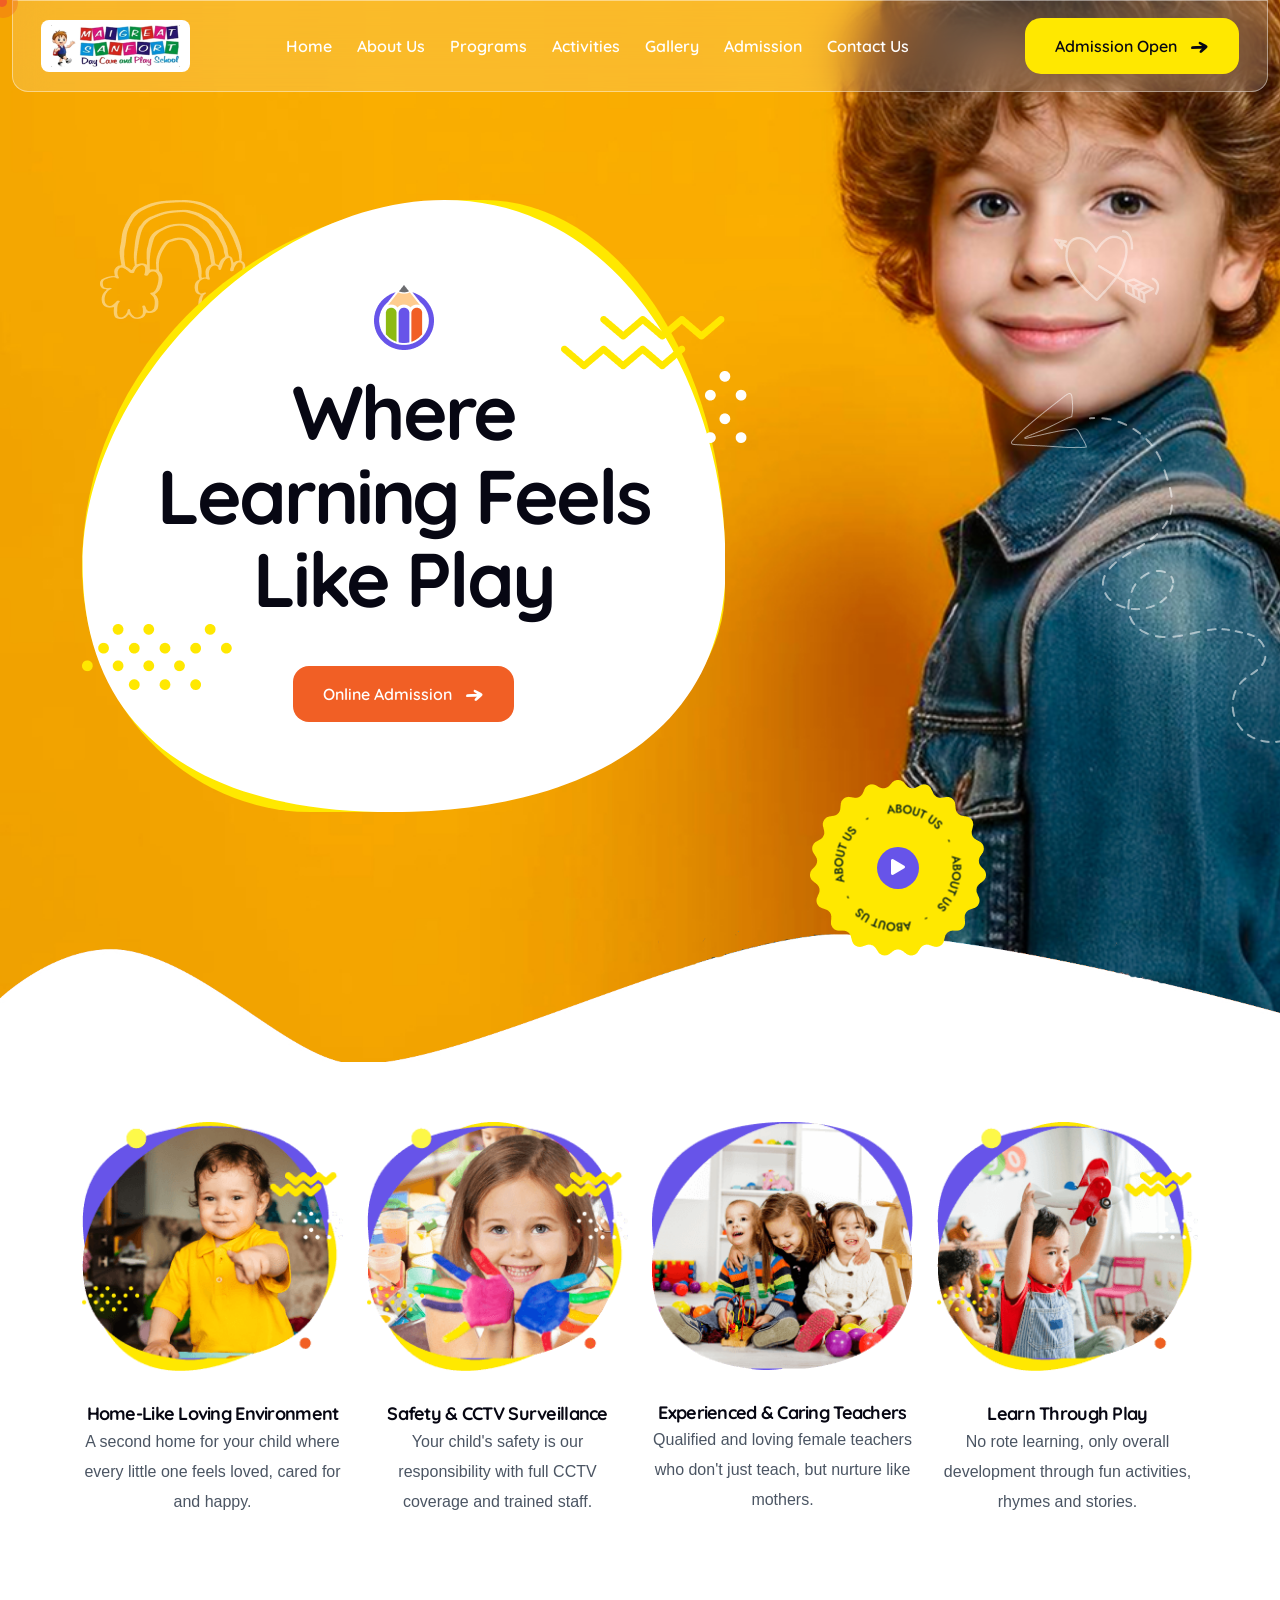
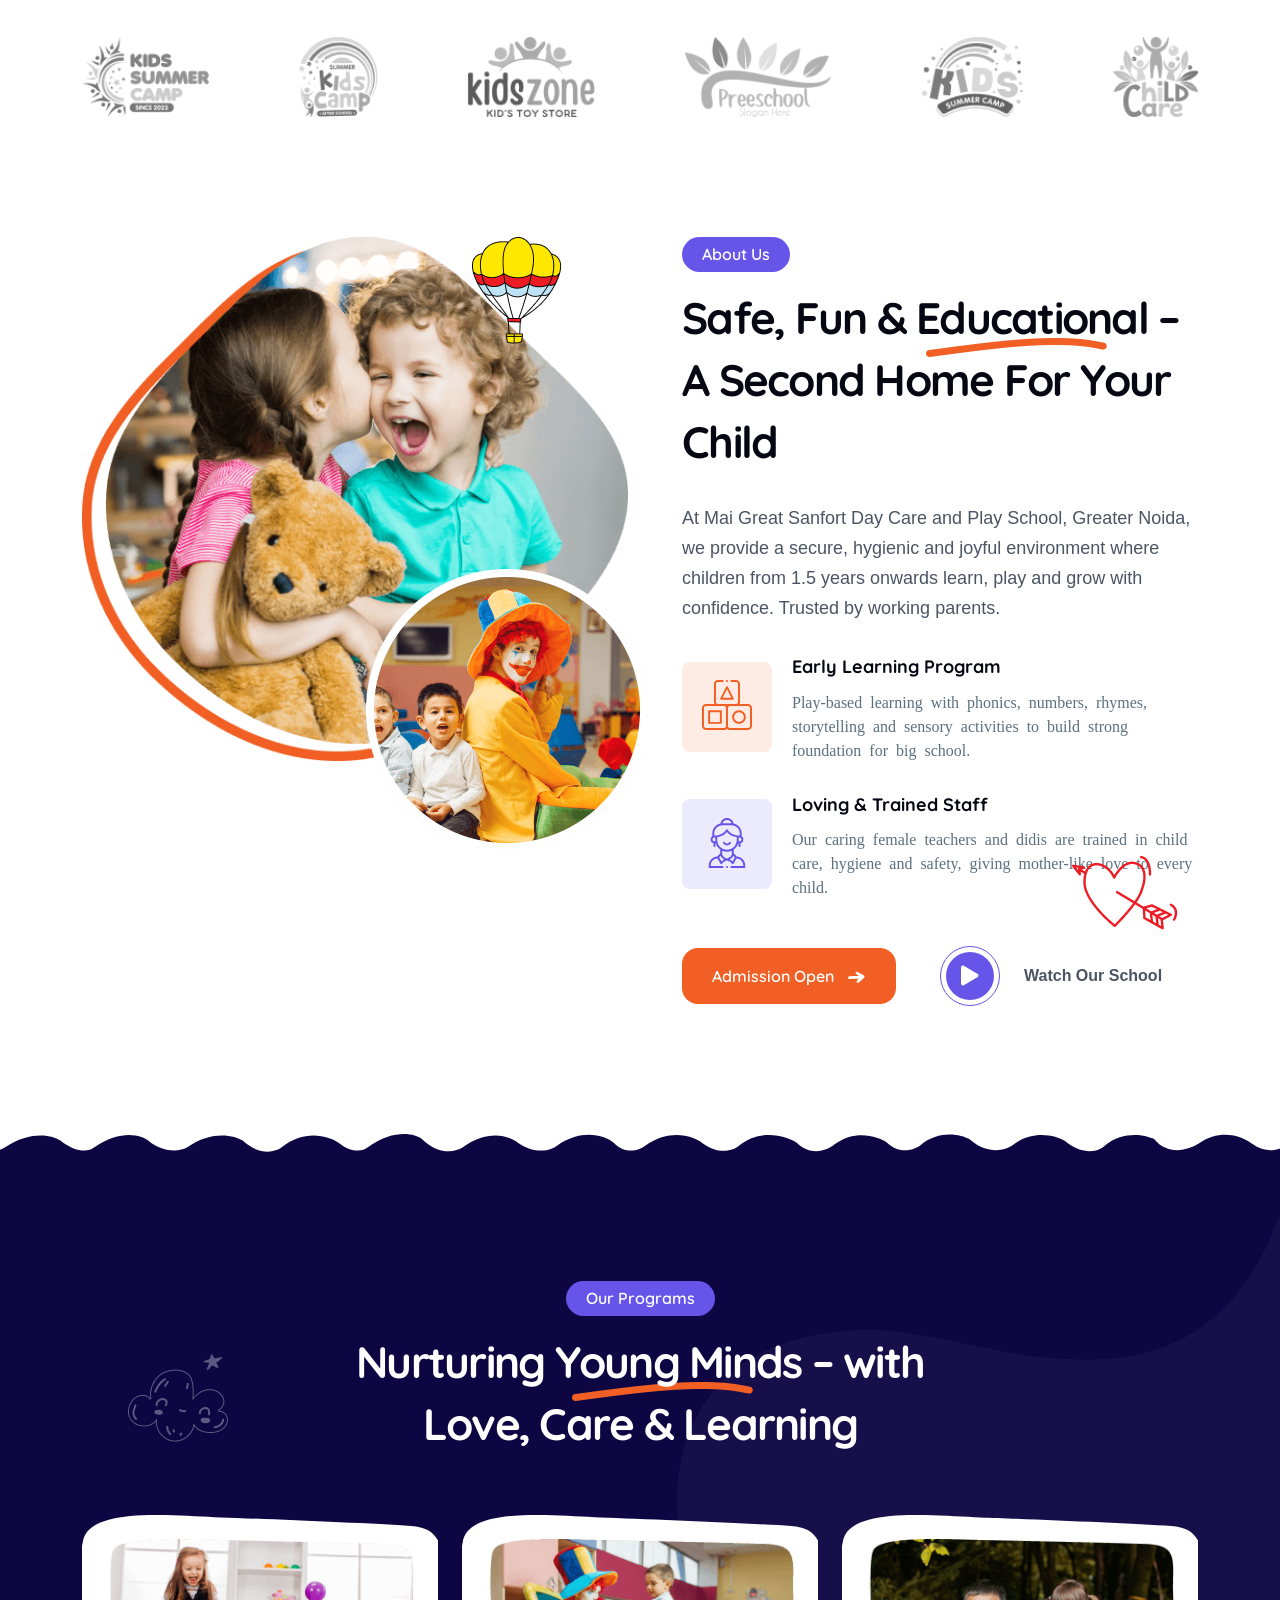
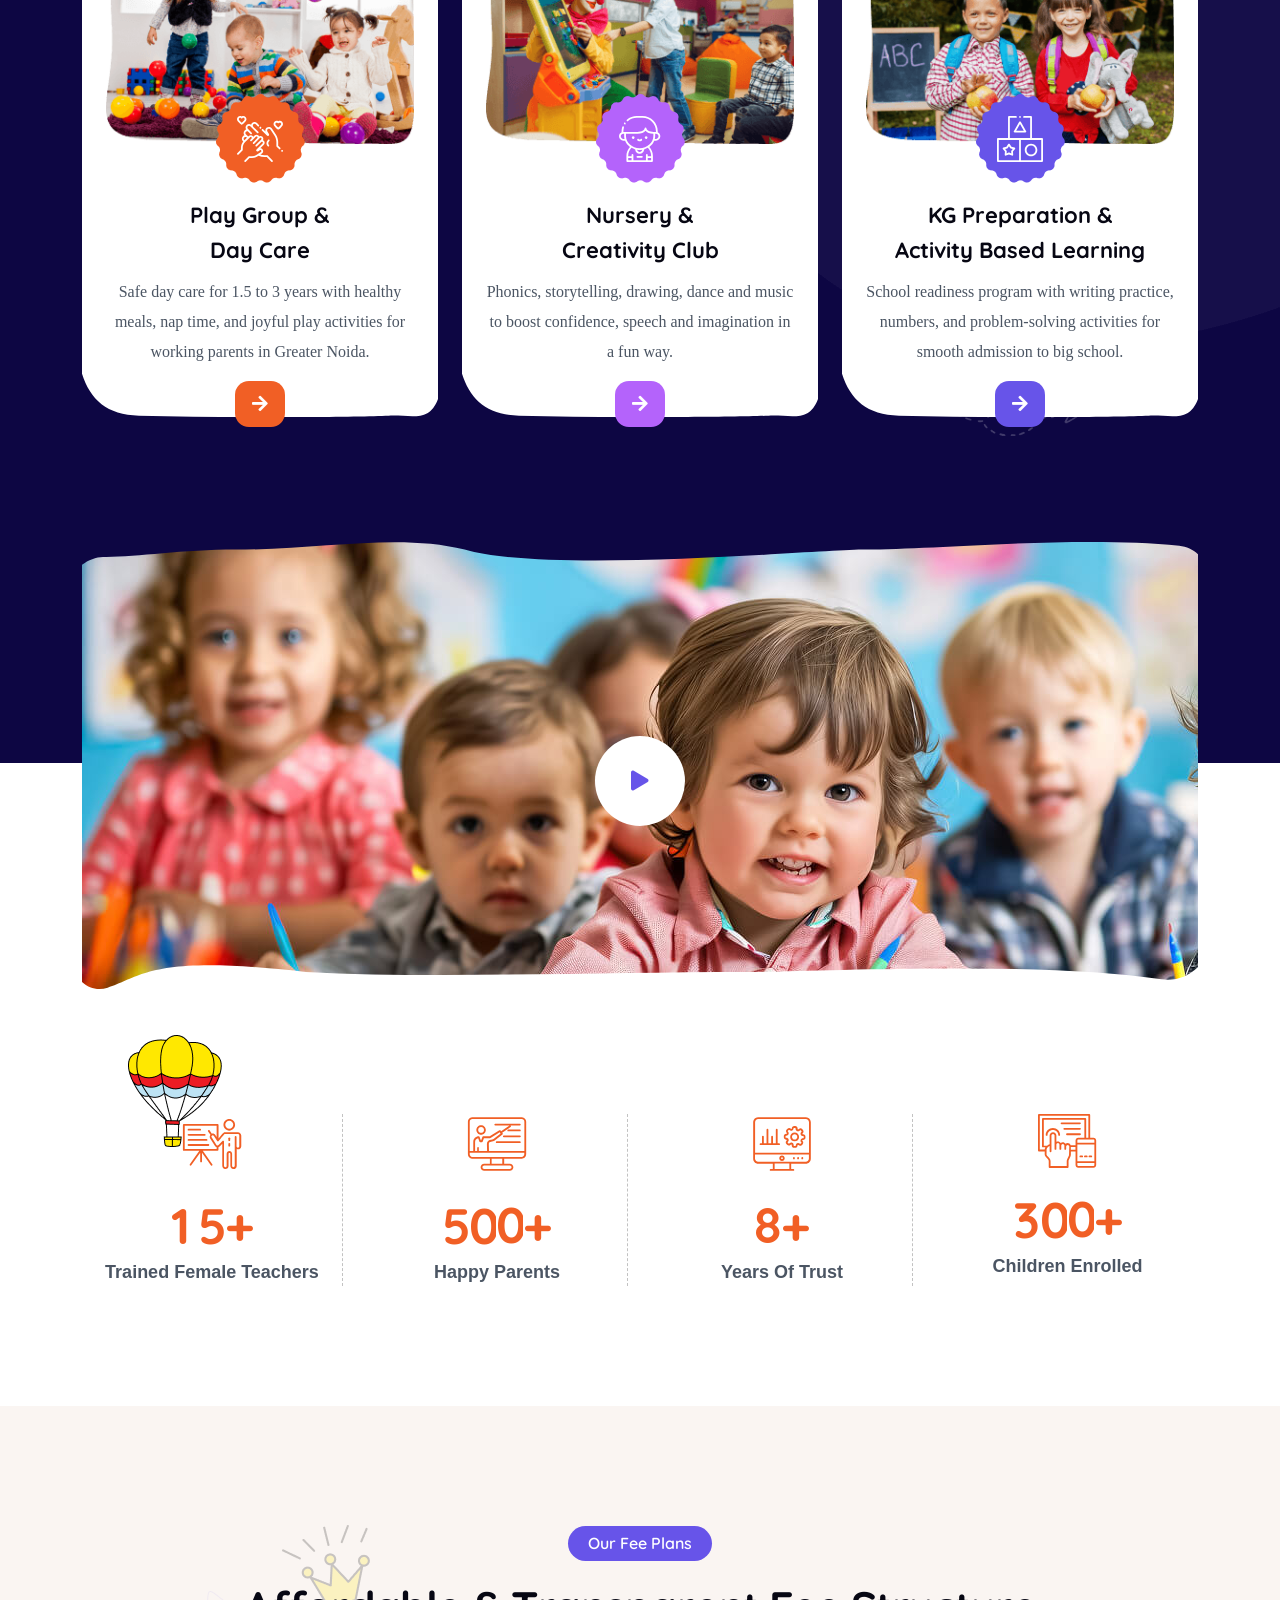
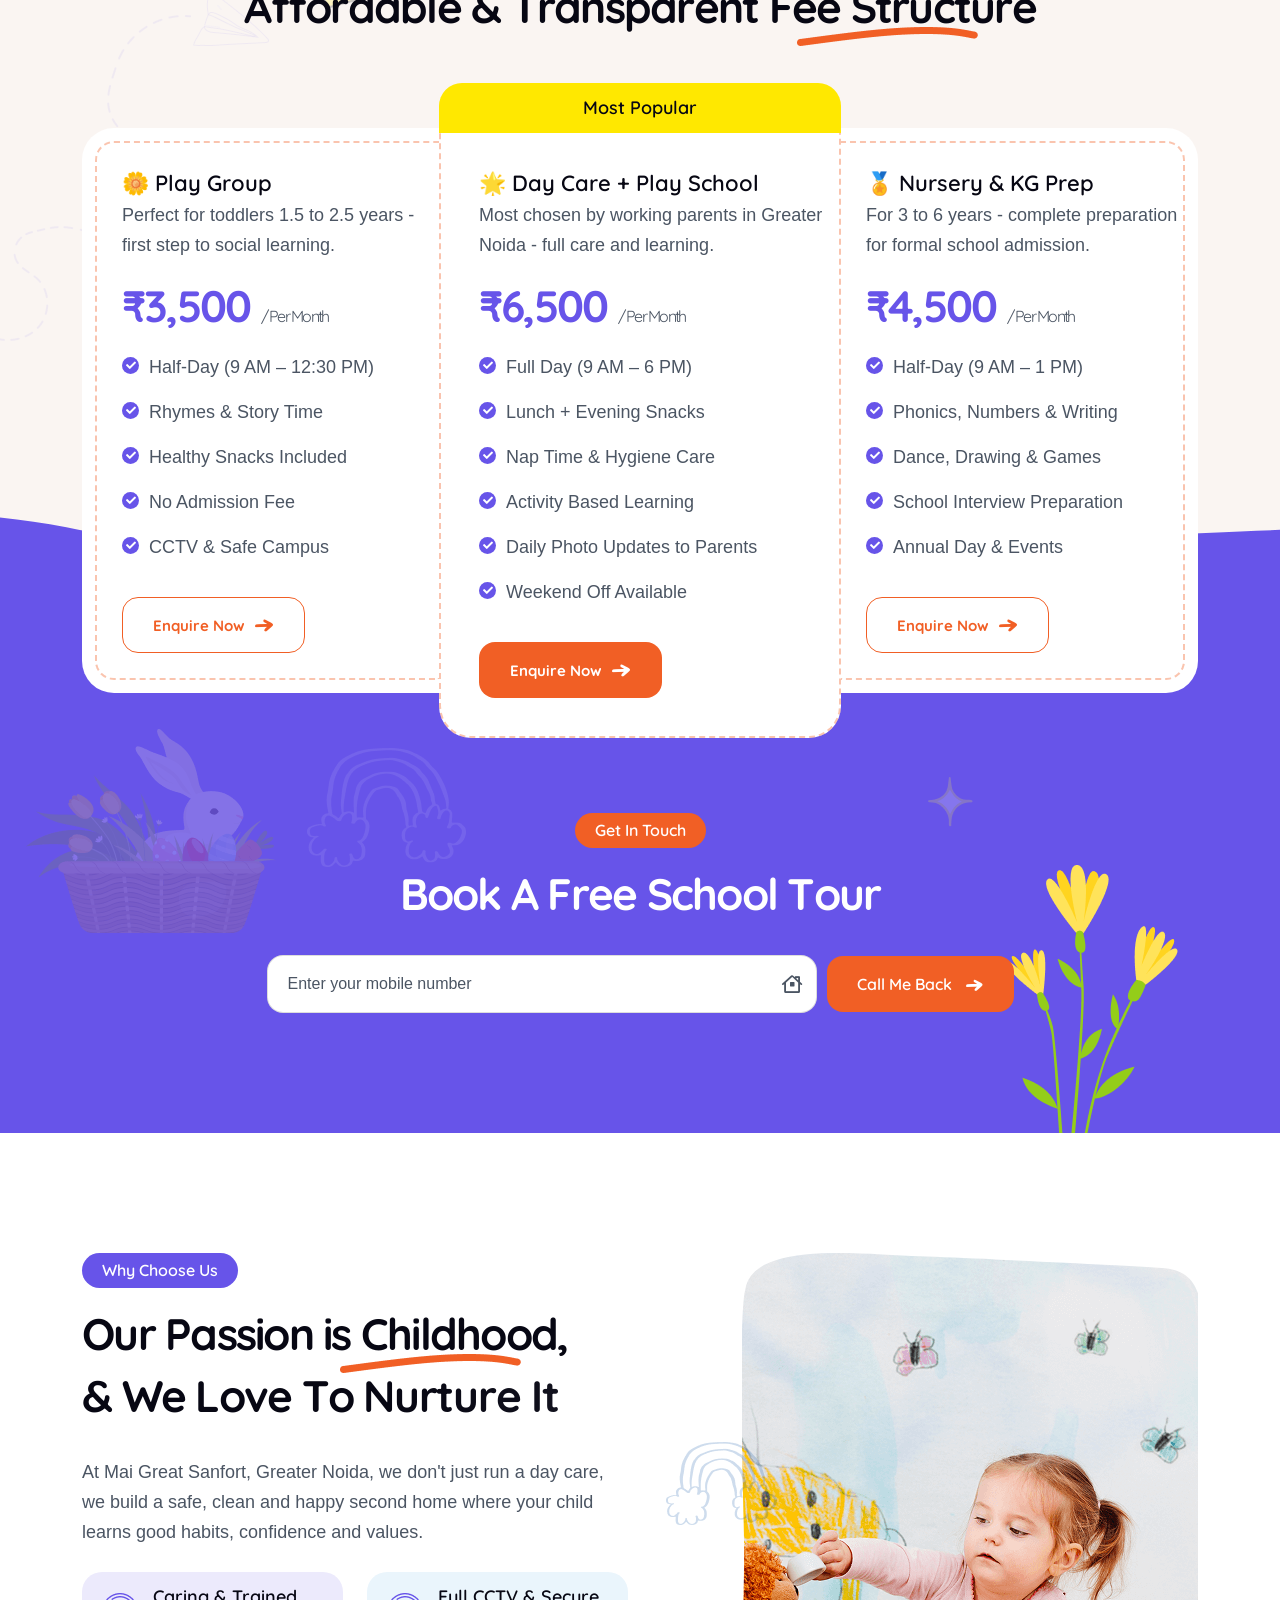
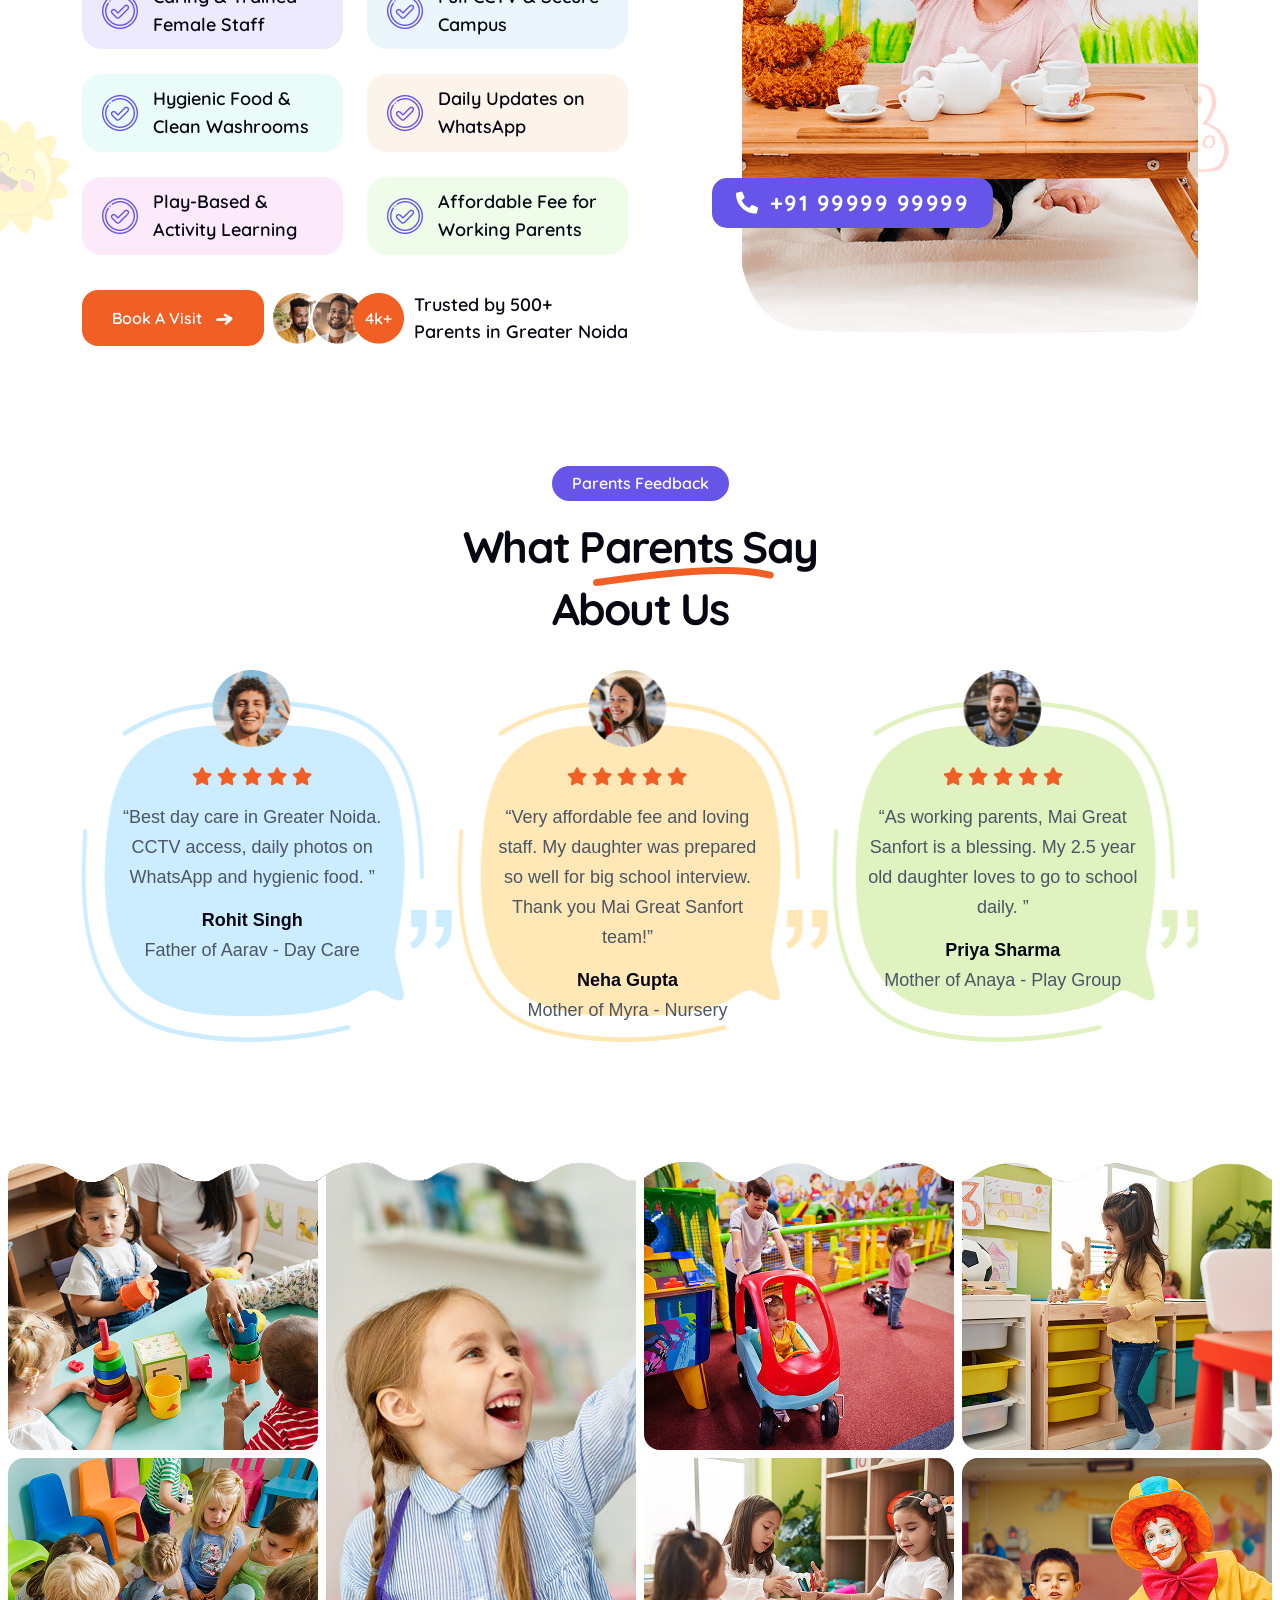
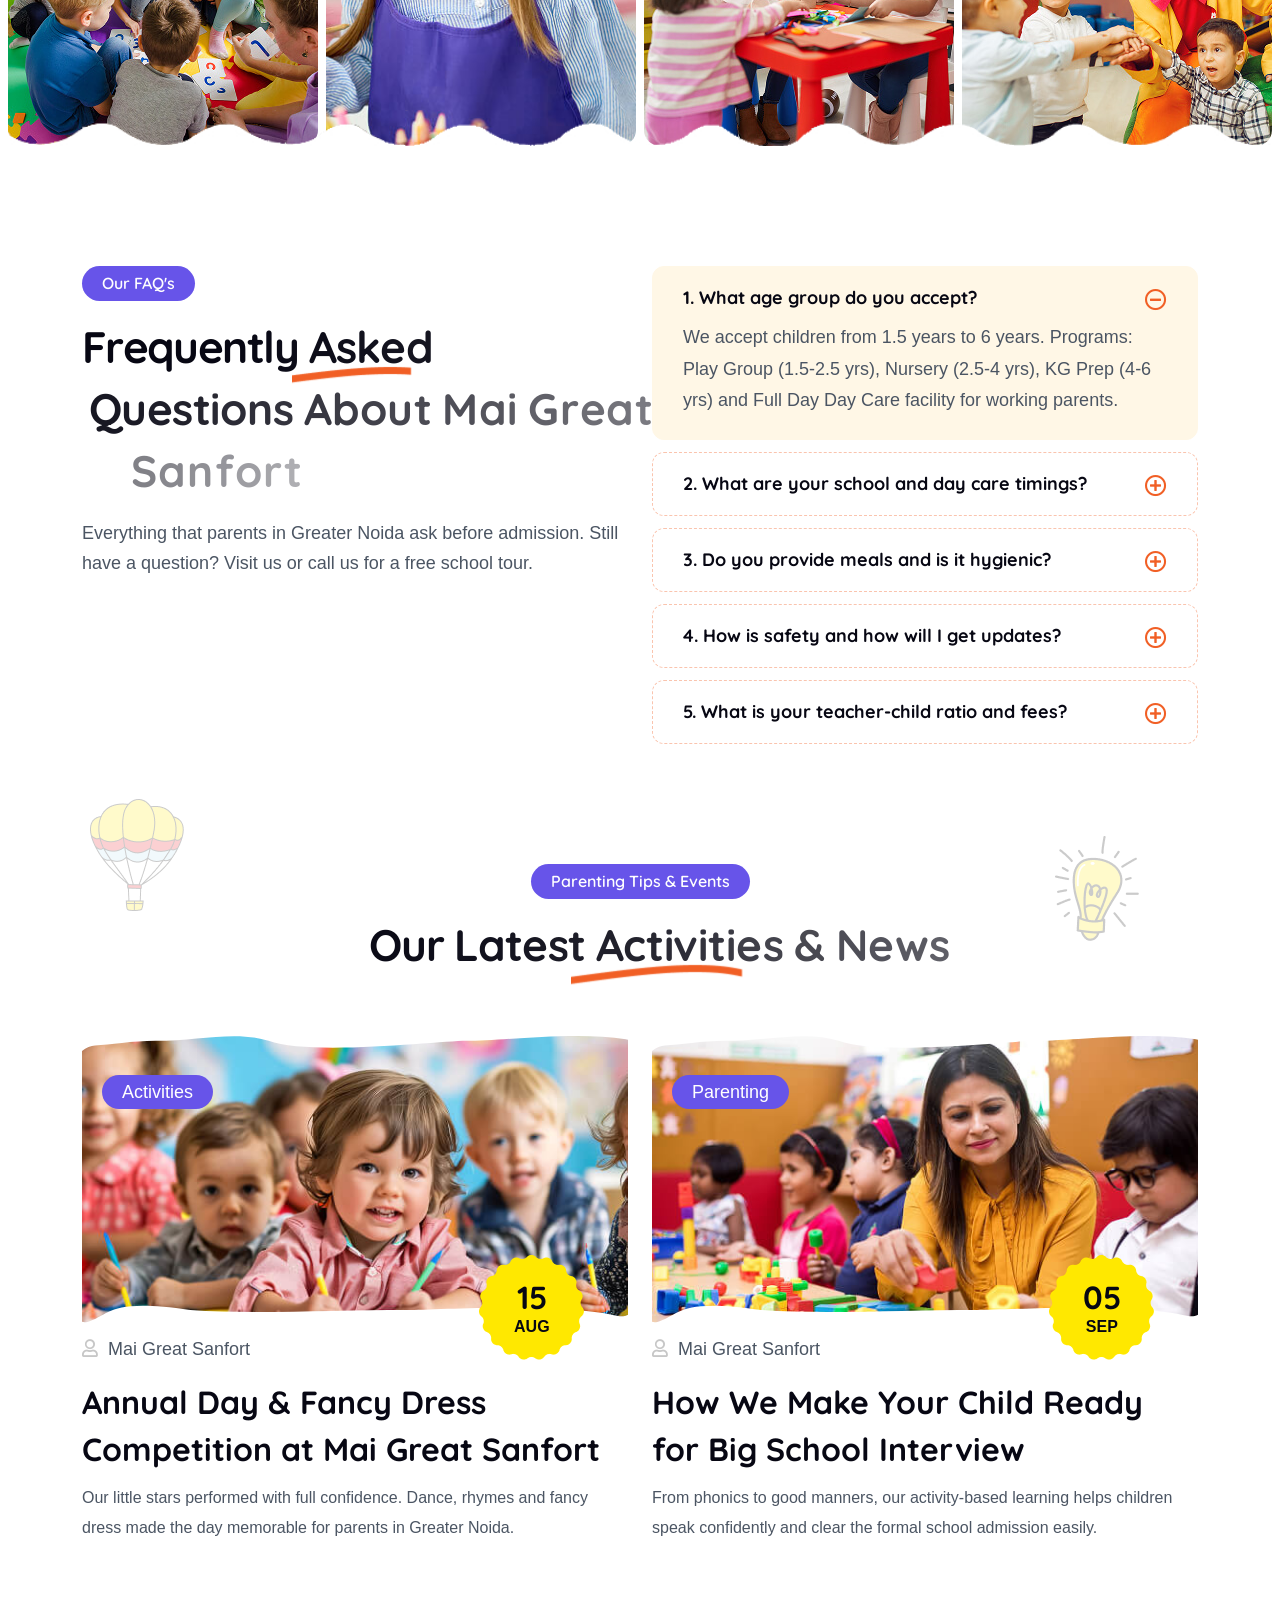
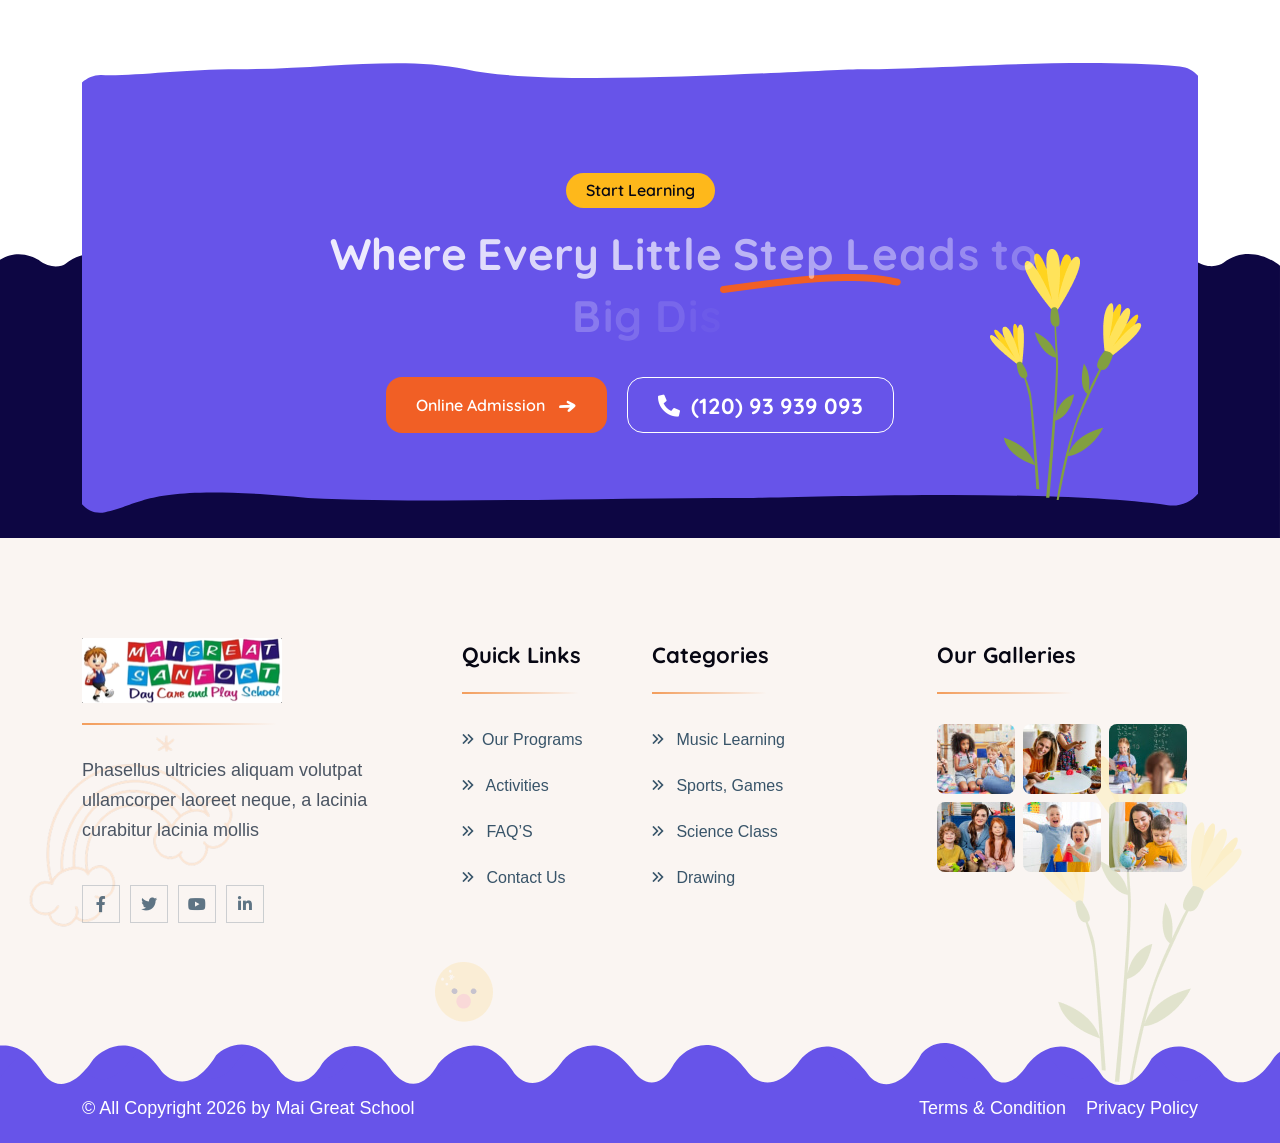
==== commit a8b07ecb: "update" ====
--- a/index.html
+++ b/index.html
@@ -1275,52 +1275,76 @@
         </div>
 
         <!-- Footer Section Start -->
-         <!-- Admission Form Popup Modal Start -->
-<div id="admissionPopup" class="admission-modal">
-    <div class="admission-modal-overlay"></div>
-    <div class="admission-modal-box">
-        <button class="admission-close-btn">&times;</button>
-        
+<!-- ===== FIXED ADMISSION POPUP - GitHub Pages Working ===== -->
+<div id="admissionPopup" style="position:fixed; top:0; left:0; width:100%; height:100%; z-index:999999; display:none; align-items:center; justify-content:center; padding:15px;">
+    <div id="admissionOverlay" style="position:absolute; top:0; left:0; width:100%; height:100%; background:rgba(0,0,0,0.6); backdrop-filter:blur(4px);"></div>
+    <div style="position:relative; background:white; width:100%; max-width:450px; border-radius:25px; padding:30px; box-shadow:0 20px 60px rgba(0,0,0,0.3); max-height:90vh; overflow-y:auto;">
+        <button id="closeAdmission" style="position:absolute; top:15px; right:15px; width:35px; height:35px; background:#f2f2f2; border:none; border-radius:50%; font-size:22px; cursor:pointer;">×</button>
         <div class="text-center mb-3">
             <span style="background:#FFF0E6; color:#FF6B35; padding:6px 18px; border-radius:20px; font-size:12px; font-weight:700;">ADMISSION OPEN 2026-27</span>
             <h3 class="mt-3 mb-1">Quick Enquiry Form</h3>
-            <p style="font-size:13px; color:#777; margin:0;">Fill karein, 30 min me call ayega!</p>
+            <p style="font-size:13px; color:#777;">Fill karein, 30 min me call ayega!</p>
         </div>
-
         <form id="popupAdmissionForm">
-            <div class="row g-3">
-                <div class="col-12">
-                    <input type="text" required placeholder="Child Name *" class="form-control" style="height:50px; border-radius:12px; background:#f8f8f8; border:1px solid #eee;">
-                </div>
-                <div class="col-md-6">
-                    <input type="text" required placeholder="Parent Name *" class="form-control" style="height:50px; border-radius:12px; background:#f8f8f8; border:1px solid #eee;">
-                </div>
-                <div class="col-md-6">
-                    <input type="tel" required placeholder="Mobile Number *" pattern="[0-9]{10}" class="form-control" style="height:50px; border-radius:12px; background:#f8f8f8; border:1px solid #eee;">
-                </div>
-                <div class="col-12">
-                    <select required class="form-control" style="height:50px; border-radius:12px; background:#f8f8f8; border:1px solid #eee;">
-                        <option value="">Select Class *</option>
-                        <option>Play Group (1.5-2.5 Yrs)</option>
-                        <option>Pre-Nursery (2.5-3.5 Yrs)</option>
-                        <option>Nursery (3.5-4.5 Yrs)</option>
-                        <option>KG (4.5-5.5 Yrs)</option>
-                        <option>Day Care</option>
-                    </select>
-                </div>
-                <div class="col-12">
-                    <textarea placeholder="Message (Optional)" rows="2" class="form-control" style="border-radius:12px; background:#f8f8f8; border:1px solid #eee;"></textarea>
-                </div>
-                <div class="col-12">
-                    <button type="submit" class="theme-btn w-100" style="height:50px; border-radius:12px; font-weight:600;">Submit Now <i class="icon-arrow-icon ms-1"></i></button>
-                    <p class="text-center mt-2 mb-0" style="font-size:10px; color:#999;">🔒 100% Safe & Secure</p>
-                </div>
+            <div style="display:flex; flex-direction:column; gap:12px;">
+                <input type="text" required placeholder="Child Name *" style="height:50px; border-radius:12px; background:#f8f8f8; border:1px solid #eee; padding:0 15px; width:100%;">
+                <div style="display:flex; gap:12px;">
+                    <input type="text" required placeholder="Parent Name *" style="height:50px; border-radius:12px; background:#f8f8f8; border:1px solid #eee; padding:0 15px; width:50%;">
+                    <input type="tel" required placeholder="Mobile Number *" pattern="[0-9]{10}" style="height:50px; border-radius:12px; background:#f8f8f8; border:1px solid #eee; padding:0 15px; width:50%;">
+                </div>
+                <select required style="height:50px; border-radius:12px; background:#f8f8f8; border:1px solid #eee; padding:0 15px; width:100%;">
+                    <option value="">Select Class *</option>
+                    <option>Play Group (1.5-2.5 Yrs)</option>
+                    <option>Pre-Nursery (2.5-3.5 Yrs)</option>
+                    <option>Nursery (3.5-4.5 Yrs)</option>
+                    <option>KG (4.5-5.5 Yrs)</option>
+                    <option>Day Care</option>
+                </select>
+                <textarea placeholder="Message (Optional)" rows="2" style="border-radius:12px; background:#f8f8f8; border:1px solid #eee; padding:10px 15px; width:100%;"></textarea>
+                <button type="submit" style="width:100%; height:50px; background:#FF6B35; color:white; border:none; border-radius:12px; font-weight:600; cursor:pointer;">Submit Now</button>
+                <p style="text-align:center; font-size:10px; color:#999; margin:0;">🔒 100% Safe & Secure</p>
             </div>
         </form>
     </div>
 </div>
 
-
+<script>
+// GitHub Pages Fix
+window.addEventListener('load', function() {
+    var popup = document.getElementById('admissionPopup');
+    var overlay = document.getElementById('admissionOverlay');
+    var closeBtn = document.getElementById('closeAdmission');
+    
+    function openPopup(e){
+        if(e) e.preventDefault();
+        popup.style.display = 'flex';
+        document.body.style.overflow = 'hidden';
+    }
+    function closePopup(){
+        popup.style.display = 'none';
+        document.body.style.overflow = '';
+    }
+
+    // Saare Admission buttons ko pakdo
+    document.querySelectorAll('a').forEach(function(a){
+        var txt = a.textContent.toLowerCase();
+        if(txt.includes('admission open') || txt.includes('admission')){
+            a.addEventListener('click', openPopup);
+        }
+    });
+
+    closeBtn.addEventListener('click', closePopup);
+    overlay.addEventListener('click', closePopup);
+
+    document.getElementById('popupAdmissionForm').addEventListener('submit', function(e){
+        e.preventDefault();
+        alert('Thank you! Form submitted. Team jaldi call karegi.');
+        closePopup();
+        this.reset();
+    });
+});
+</script>
+<!-- ===== FIXED END ===== -->
 
 <!-- Admission Form Popup Modal End -->
           <!-- Footer Section Start -->
